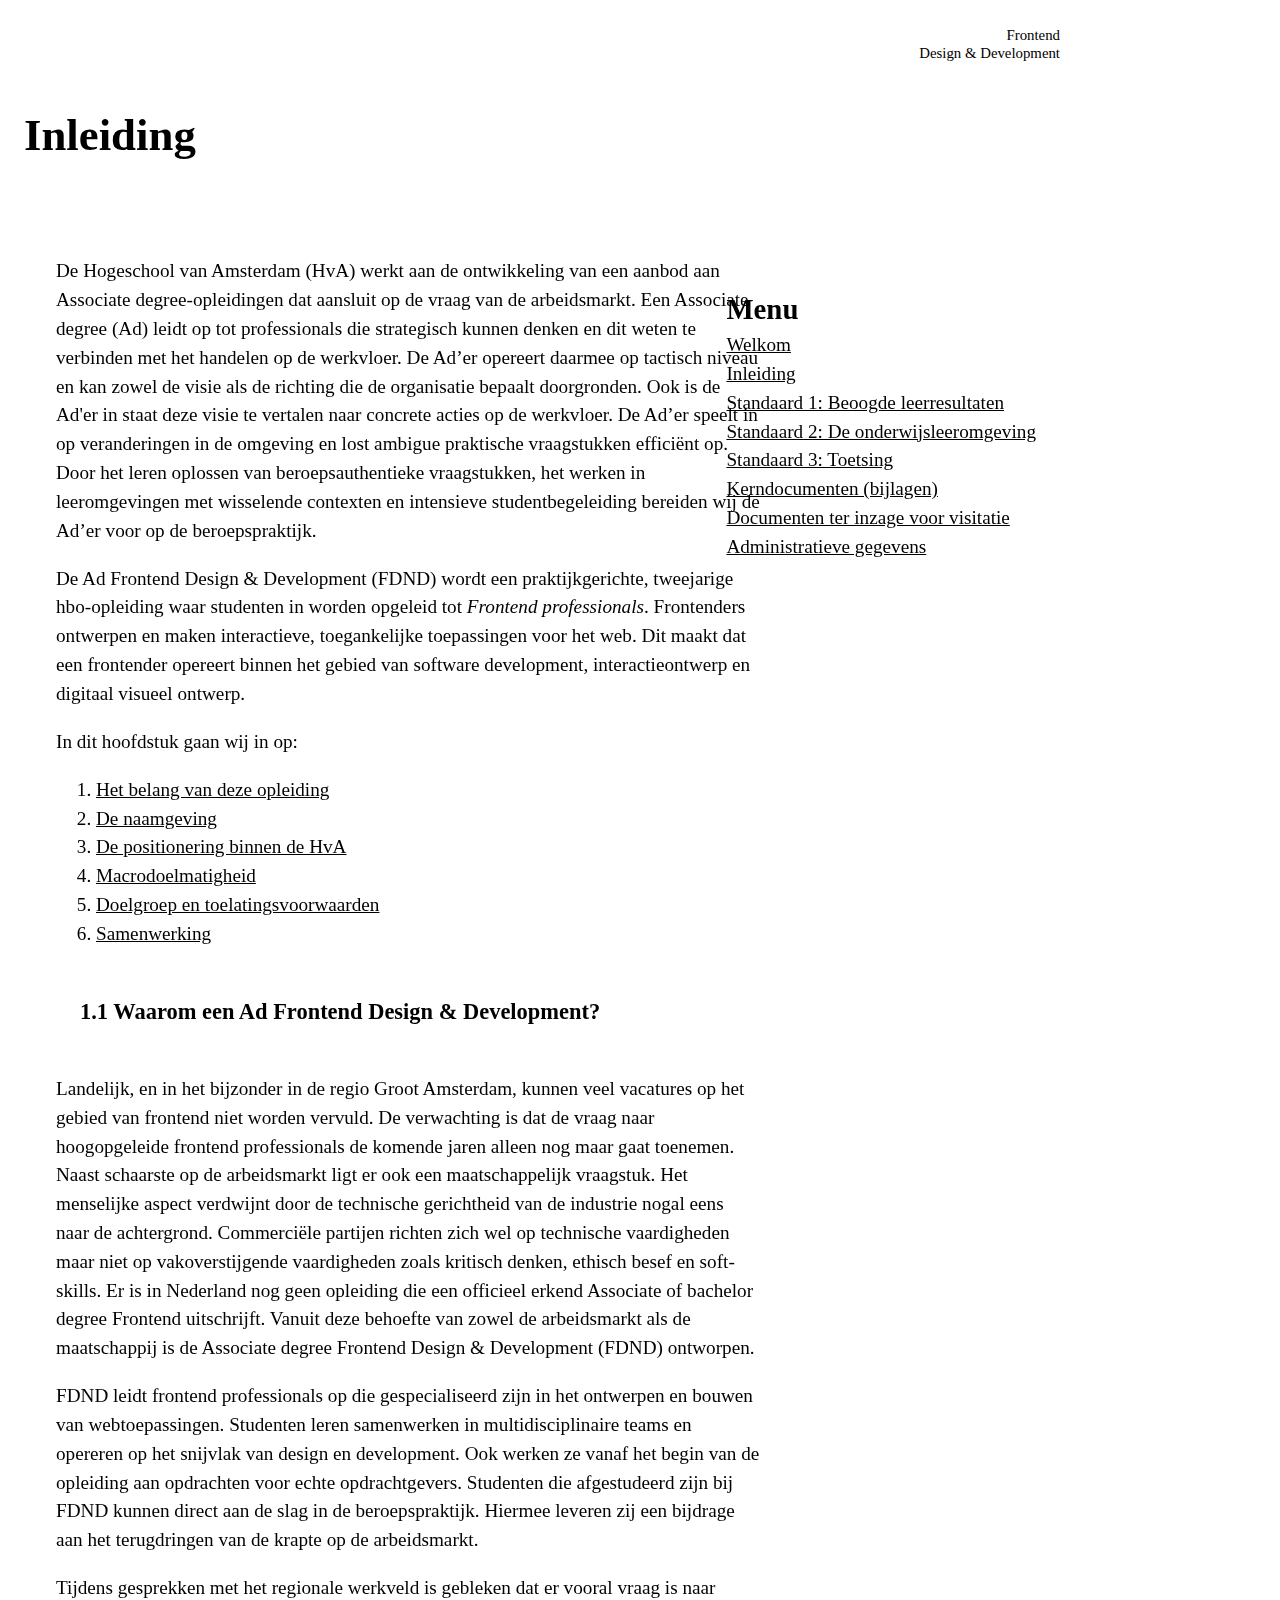
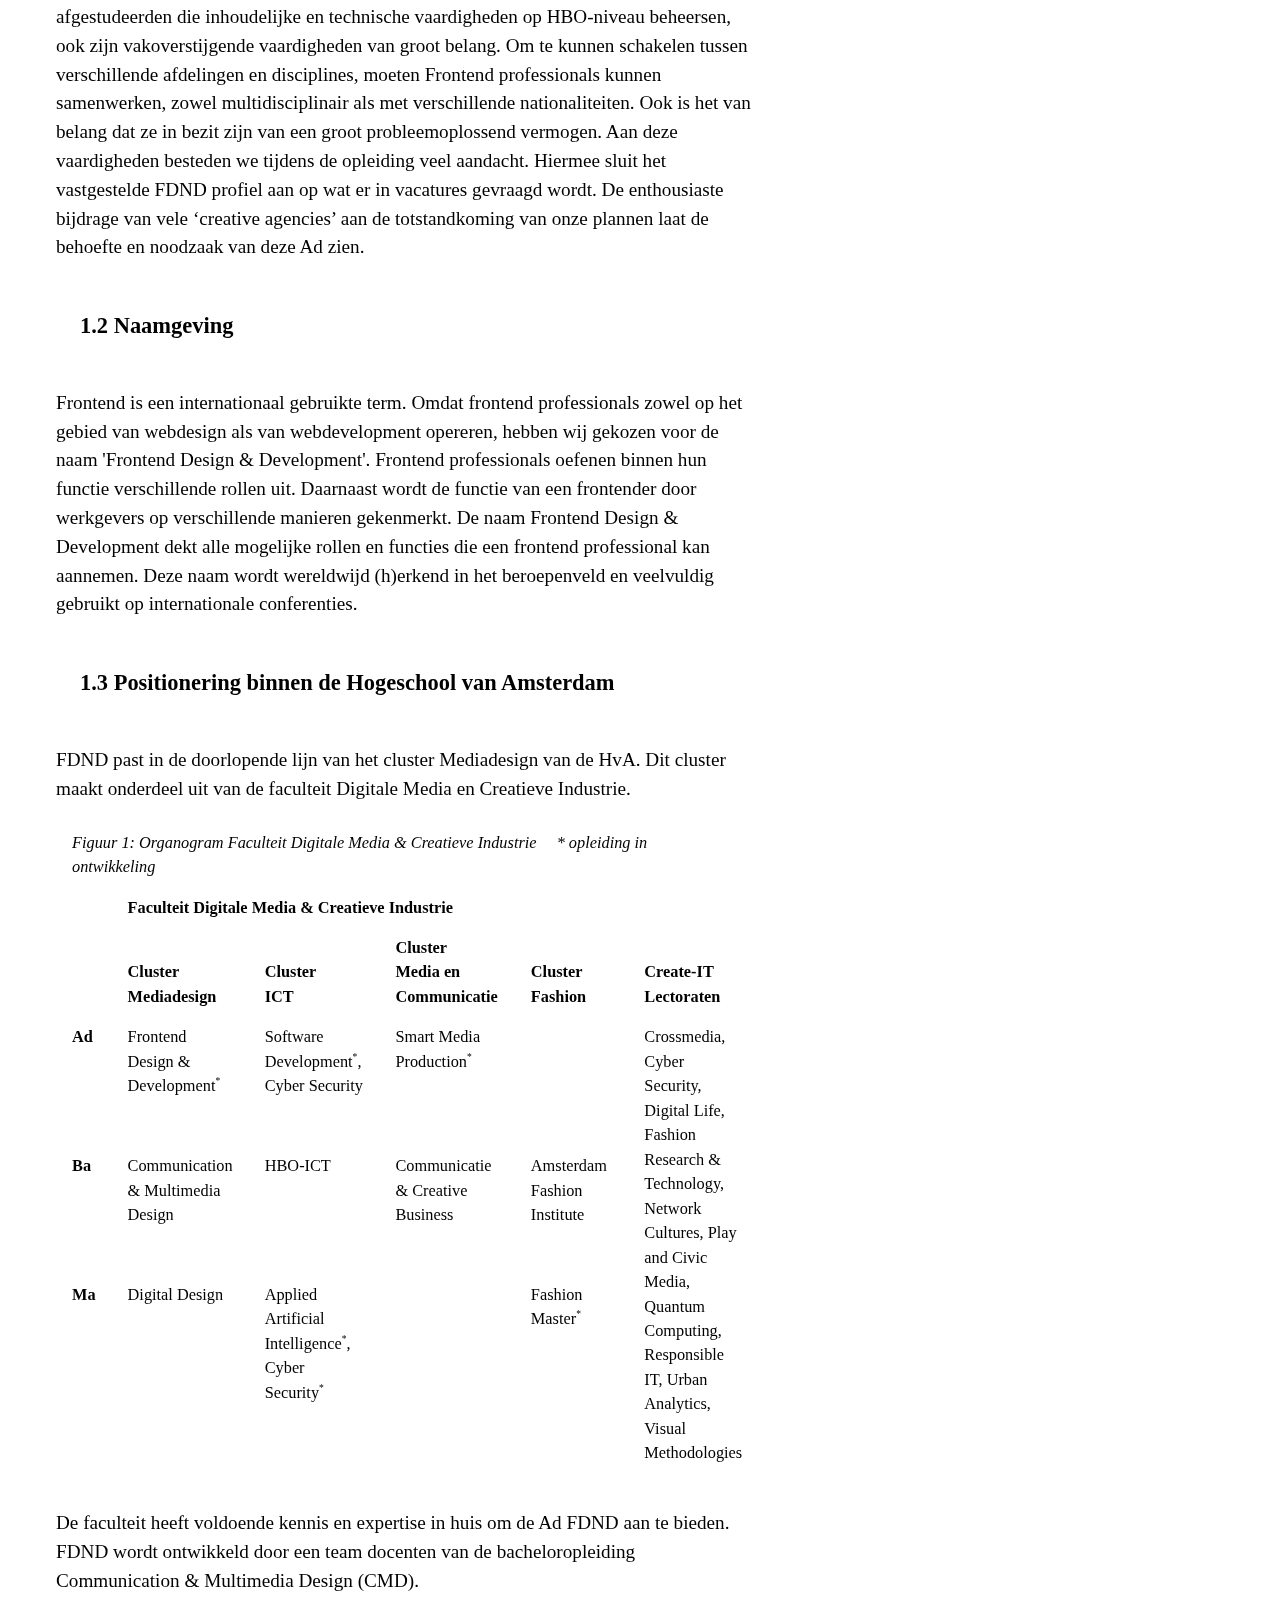
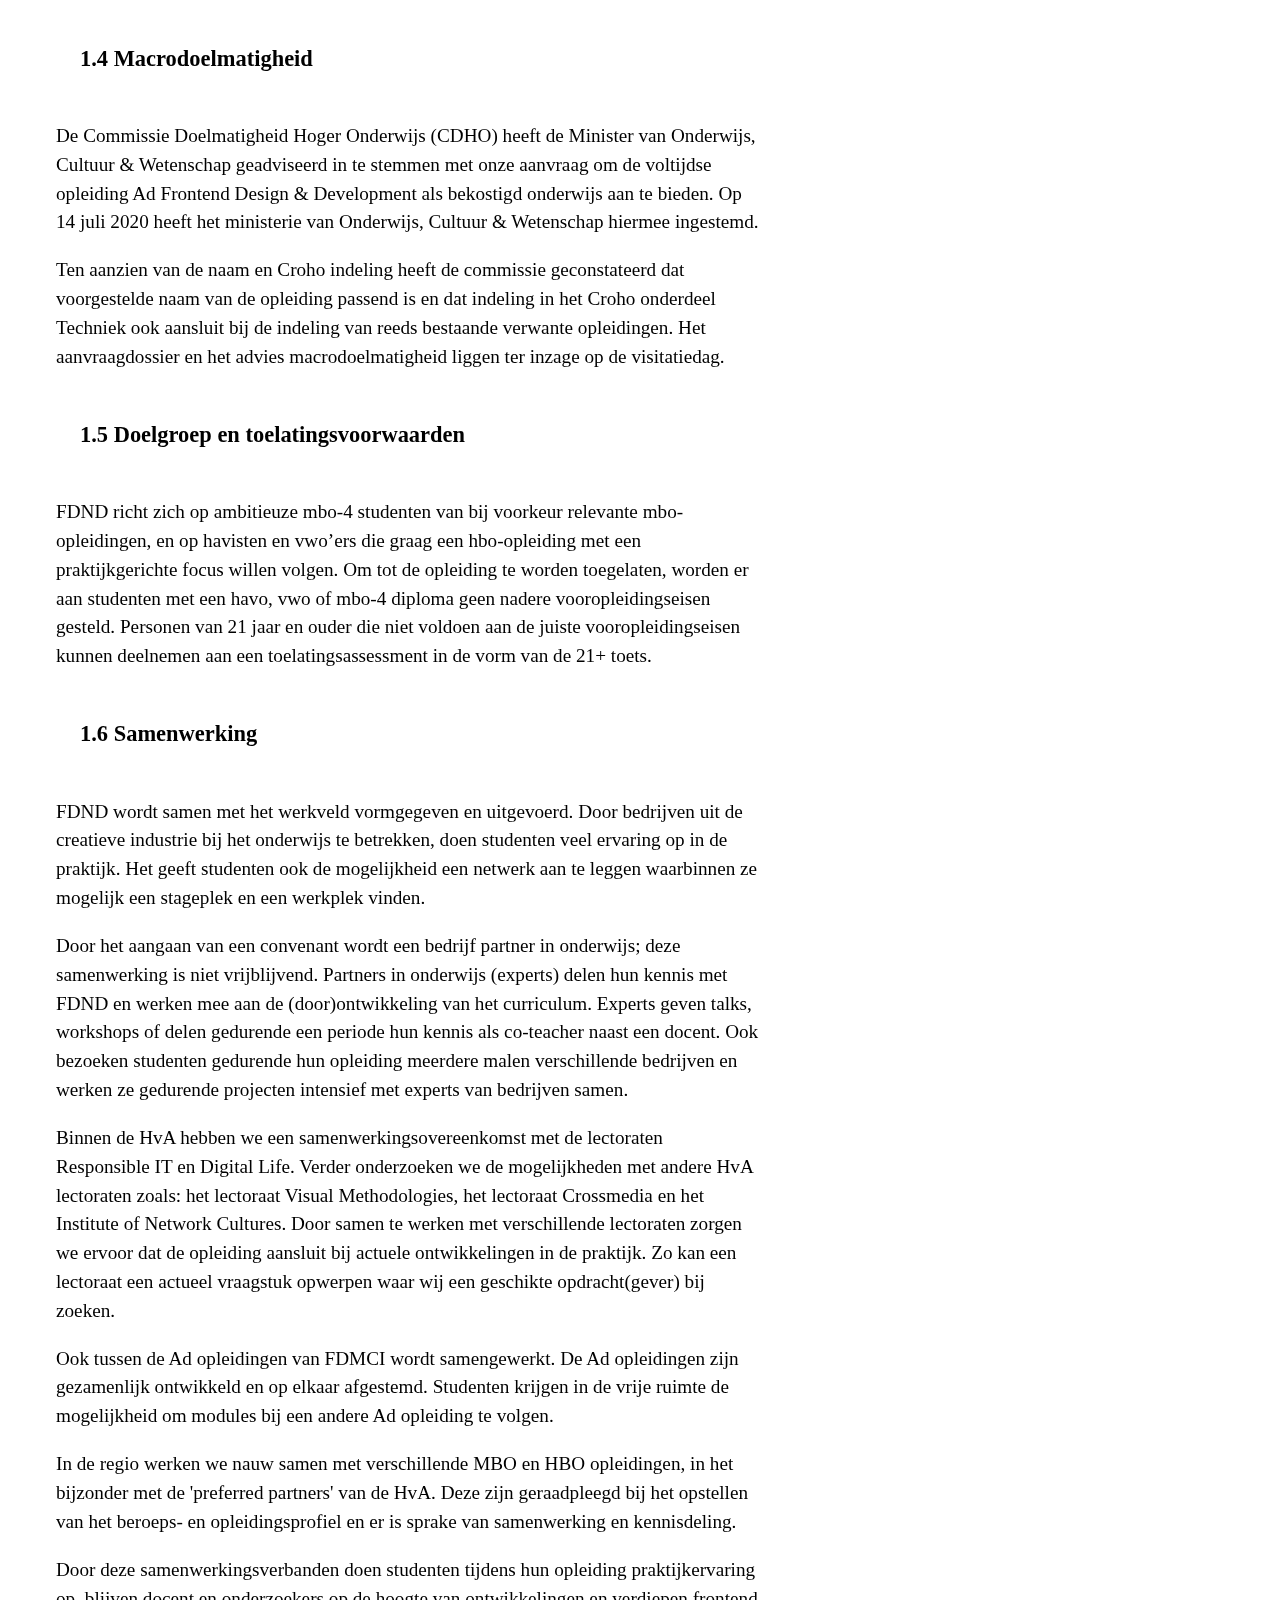
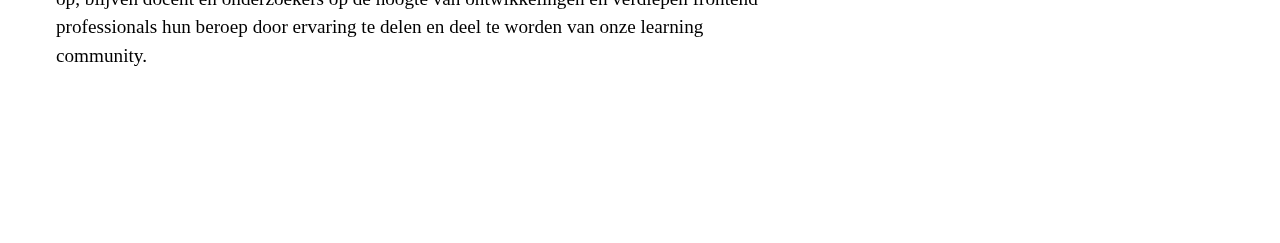
==== inleiding.html @ 843817ba "inleiding submenu" ====
<!DOCTYPE html>
<html lang="nl">
<head>
  <meta charset="UTF-8">
  <meta name="viewport" content="width=device-width, initial-scale=1.0">
  <title>Ad Frontend Design & Development - Visitatie</title>
  <meta name="description" content="Dé 2 jarige HBO opleiding voor Frontend designers en developers in Amsterdam.">
  <meta name="disabled-adaptations" content="watch">

  <meta property="og:url" content="https://visitatie.fdnd.nl">
  <meta property="og:type" content="website">
  <meta property="og:title" content="Ad Frontend Design & Development - Visitatie">
  <meta property="og:description" content="Dé 2 jarige HBO opleiding voor Frontend designers en developers in Amsterdam.">
  <link rel="stylesheet" href="https://styleguide.fdnd.nl/public/global.css">
  <link rel="stylesheet" href="https://styleguide.fdnd.nl/public/header.css">
  <link rel="stylesheet" href="/public/app.css">
</head>
<body>
  
  <header>
    <h1><strong>Frontend</strong> Design & Development</h1>
    <img src="/assets/hvalogo.svg" alt="Hogeschool van Amsterdam">
  </header>

  <nav id=menu>
    <h2>Menu</h2>
    <ul>
      <li><a class=active href="index.html">Welkom</a></li>
      <li><a href="inleiding.html">Inleiding</a></li>
      <li><a href="leerresultaten.html">Standaard 1: Beoogde leerresultaten</a></li>
      <li><a href="onderwijsleeromgeving.html">Standaard 2: De onderwijsleeromgeving</a></li>
      <li><a href="toetsing.html">Standaard 3: Toetsing</a></li>
      <li><a href="kerndocumenten.html">Kerndocumenten (bijlagen)</a></li>
      <li><a href="index.html#visitatie">Documenten ter inzage voor visitatie</a></li>
      <li><a href="index.html#administratieve-gegevens">Administratieve gegevens</a></li>
    </ul>
  </nav>

  <main>
    <!-- INLEIDING -->
    <article>
      <h2 id="inleiding">Inleiding</h2>
      <div>
        <p>De Hogeschool van Amsterdam (HvA) werkt aan de ontwikkeling van een aanbod aan Associate degree-opleidingen dat aansluit op de vraag van de arbeidsmarkt. Een Associate degree (Ad) leidt op tot professionals die strategisch kunnen denken en dit weten te verbinden met het handelen op de werkvloer. De Ad’er opereert daarmee op tactisch niveau en kan zowel de visie als de richting die de organisatie bepaalt doorgronden. Ook is de Ad'er in staat deze visie te vertalen naar concrete acties op de werkvloer. De Ad’er speelt in op veranderingen in de omgeving en lost ambigue praktische vraagstukken efficiënt op. Door het leren oplossen van beroepsauthentieke vraagstukken, het werken in leeromgevingen met wisselende contexten en intensieve studentbegeleiding bereiden wij de Ad’er voor op de beroepspraktijk.</p>      
        <p>De Ad Frontend Design & Development (FDND) wordt een praktijkgerichte, tweejarige hbo-opleiding waar studenten in worden opgeleid tot <em>Frontend professionals</em>. Frontenders ontwerpen en maken interactieve, toegankelijke toepassingen voor het web. Dit maakt dat een frontender opereert binnen het gebied van software development, interactieontwerp en digitaal visueel ontwerp.</p>
        
        <p>In dit hoofdstuk gaan wij in op: </p>
          <ol>
            <li><a href="#waarom-een-ad-frontend">Het belang van deze opleiding</a></li>
            <li><a href="#naamgeving">De naamgeving</a></li>
            <li><a href="#positionering-binnende-de-hva">De positionering binnen de HvA</a></li>
            <li><a href="#macrodoelmatigheid">Macrodoelmatigheid</a></li>
            <li><a href="#doelgroep">Doelgroep en toelatingsvoorwaarden</a></li>
            <li><a href="#samenwerking">Samenwerking</a></li>
          </ol>

        <h3 id=waarom-een-ad-frontend>1.1 Waarom een Ad Frontend Design & Development?</h3>
        <p>Landelijk, en in het bijzonder in de regio Groot Amsterdam, kunnen veel vacatures op het gebied van frontend niet worden vervuld. De verwachting is dat de vraag naar hoogopgeleide frontend professionals de komende jaren alleen nog maar gaat toenemen. Naast schaarste op de arbeidsmarkt ligt er ook een maatschappelijk vraagstuk. Het menselijke aspect verdwijnt door de technische gerichtheid van de industrie nogal eens naar de achtergrond. Commerciële partijen richten zich wel op technische vaardigheden maar niet op vakoverstijgende vaardigheden zoals kritisch denken, ethisch besef en soft-skills. Er is in Nederland nog geen opleiding die een officieel erkend Associate of bachelor degree Frontend uitschrijft. Vanuit deze behoefte van zowel de arbeidsmarkt als de maatschappij is de Associate degree Frontend Design & Development (FDND) ontworpen.</p>
        <p>FDND leidt frontend professionals op die gespecialiseerd zijn in het ontwerpen en bouwen van webtoepassingen. Studenten leren samenwerken in multidisciplinaire teams en opereren op het snijvlak van design en development. Ook werken ze vanaf het begin van de opleiding aan opdrachten voor echte opdrachtgevers. Studenten die afgestudeerd zijn bij FDND kunnen direct aan de slag in de beroepspraktijk. Hiermee leveren zij een bijdrage aan het terugdringen van de krapte op de arbeidsmarkt.</p>
        <p>Tijdens gesprekken met het regionale werkveld is gebleken dat er vooral vraag is naar afgestudeerden die inhoudelijke en technische vaardigheden op HBO-niveau beheersen, ook zijn vakoverstijgende vaardigheden van groot belang. Om te kunnen schakelen tussen verschillende afdelingen en disciplines, moeten Frontend professionals kunnen samenwerken, zowel multidisciplinair als met verschillende nationaliteiten. Ook is het van belang dat ze in bezit zijn van een groot probleemoplossend vermogen. Aan deze vaardigheden besteden we tijdens de opleiding veel aandacht. Hiermee sluit het vastgestelde FDND profiel aan op wat er in vacatures gevraagd wordt. De enthousiaste bijdrage van vele ‘creative agencies’ aan de totstandkoming van onze plannen laat de behoefte en noodzaak van deze Ad zien.</p>

        <h3 id="naamgeving">1.2 Naamgeving</h3>
        <p>Frontend is een internationaal gebruikte term. Omdat frontend professionals zowel op het gebied van webdesign als van webdevelopment opereren, hebben wij gekozen voor de naam 'Frontend Design & Development'. Frontend professionals oefenen binnen hun functie verschillende rollen uit. Daarnaast wordt de functie van een frontender door werkgevers  op verschillende manieren gekenmerkt. De naam Frontend Design & Development dekt alle mogelijke rollen en functies die een frontend professional kan aannemen. Deze naam wordt wereldwijd (h)erkend in het beroepenveld en veelvuldig gebruikt op internationale conferenties.</p>

        <h3 id="positionering-binnende-de-hva">1.3 Positionering binnen de Hogeschool van Amsterdam</h3>
        <p>FDND past in de doorlopende lijn van het cluster Mediadesign van de HvA. Dit cluster maakt onderdeel uit van de faculteit Digitale Media en Creatieve Industrie.</p>

        <div class="scrollable">
          <table id="organogram">
            <caption>Figuur 1: Organogram Faculteit Digitale Media & Creatieve Industrie <span>* opleiding in ontwikkeling</span></caption>
            <tr>
              <th class="blank" rowspan="2"></th>
              <th colspan="5">Faculteit Digitale Media & Creatieve Industrie</th>
            </tr>
            <tr>
              <th>Cluster <br>Mediadesign</th>
              <th>Cluster <br>ICT</th>
              <th>Cluster <br>Media en Communicatie</th>
              <th>Cluster <br>Fashion</th>
              <th>Create-IT <br>Lectoraten</th>
            </tr>
            <tr>
              <th>Ad</th>
              <td>Frontend Design & Development<sup>*</sup></td>
              <td>Software Development<sup>*</sup>, Cyber Security</td>
              <td>Smart Media Production<sup>*</sup></td>
              <td></td>
              <td rowspan="3">Crossmedia, Cyber Security, Digital Life, Fashion Research & Technology, Network Cultures, Play and Civic Media, Quantum Computing, Responsible IT, Urban Analytics, Visual Methodologies</td>
            </tr>
            <tr>
              <th>Ba</th>
              <td>Communication & Multimedia Design</td>
              <td>HBO-ICT</td>
              <td>Communicatie & Creative Business</td>
              <td>Amsterdam Fashion Institute</td>
            </tr>
            <tr>
              <th>Ma</th>
              <td>Digital Design</td>
              <td>Applied Artificial Intelligence<sup>*</sup>, Cyber Security<sup>*</sup></td>
              <td></td>
              <td>Fashion Master<sup>*</sup></td>
            </tr>
          </table>
        </div>
        <p>De faculteit heeft voldoende kennis en expertise in huis om de Ad FDND aan te bieden. FDND wordt ontwikkeld door een team docenten van de bacheloropleiding Communication & Multimedia Design (CMD).</p>

        <h3 id="macrodoelmatigheid">1.4 Macrodoelmatigheid</h3>
        <p>De Commissie Doelmatigheid Hoger Onderwijs (CDHO) heeft de Minister van Onderwijs, Cultuur & Wetenschap geadviseerd in te stemmen met onze aanvraag om de voltijdse opleiding Ad Frontend Design & Development als bekostigd onderwijs aan te bieden. Op 14 juli 2020 heeft het ministerie van Onderwijs, Cultuur & Wetenschap hiermee ingestemd.</p>
        <p>Ten aanzien van de naam en Croho indeling heeft de commissie geconstateerd dat voorgestelde naam van de opleiding passend is en dat indeling in het Croho onderdeel Techniek ook aansluit bij de indeling van reeds bestaande verwante opleidingen. Het aanvraagdossier en het advies macrodoelmatigheid liggen ter inzage op de visitatiedag.</p>

        <h3 id="doelgroep">1.5 Doelgroep en toelatingsvoorwaarden</h3>
        <p>FDND richt zich op ambitieuze mbo-4 studenten van bij voorkeur relevante mbo-opleidingen, en op havisten en vwo’ers die graag een hbo-opleiding met een praktijkgerichte focus willen volgen. Om tot de opleiding te worden toegelaten, worden er aan studenten met een havo, vwo of mbo-4 diploma geen nadere vooropleidingseisen gesteld. Personen van 21 jaar en ouder die niet voldoen aan de juiste vooropleidingseisen kunnen deelnemen aan een toelatingsassessment in de vorm van de 21+ toets.</p>

        <h3 id="samenwerking">1.6 Samenwerking</h3>
        <p>FDND wordt samen met het werkveld vormgegeven en uitgevoerd. Door bedrijven uit de creatieve industrie bij het onderwijs te betrekken, doen studenten veel ervaring op in de praktijk. Het geeft studenten ook de mogelijkheid een netwerk aan te leggen waarbinnen ze mogelijk een stageplek en een werkplek vinden.</p>
        <p>Door het aangaan van een convenant wordt een bedrijf partner in onderwijs; deze samenwerking is niet vrijblijvend. Partners in onderwijs (experts) delen hun kennis met FDND en werken mee aan de (door)ontwikkeling van het curriculum. Experts geven talks, workshops of delen gedurende een periode hun kennis als co-teacher naast een docent. Ook bezoeken studenten gedurende hun opleiding meerdere malen verschillende bedrijven en werken ze gedurende projecten intensief met experts van bedrijven samen.</p>
        <p>Binnen de HvA hebben we een samenwerkingsovereenkomst met de lectoraten Responsible IT en Digital Life. Verder onderzoeken we de mogelijkheden met andere HvA lectoraten zoals:  het lectoraat Visual Methodologies, het lectoraat Crossmedia en het Institute of Network Cultures. Door samen te werken met verschillende lectoraten zorgen we ervoor dat de opleiding aansluit bij actuele ontwikkelingen in de praktijk. Zo kan een lectoraat een actueel vraagstuk opwerpen waar wij een geschikte opdracht(gever) bij zoeken.</p>
        <p>Ook tussen de Ad opleidingen van FDMCI wordt samengewerkt. De Ad opleidingen zijn gezamenlijk ontwikkeld en op elkaar afgestemd. Studenten krijgen in de vrije ruimte de mogelijkheid om modules bij een andere Ad opleiding te volgen.</p>
        <p>In de regio werken we nauw samen met verschillende MBO en HBO opleidingen, in het bijzonder met de 'preferred partners' van de HvA. Deze zijn geraadpleegd bij het opstellen van het beroeps- en opleidingsprofiel en er is sprake van samenwerking en kennisdeling.</p>
        <p>Door deze samenwerkingsverbanden doen studenten tijdens hun opleiding praktijkervaring op, blijven docent en onderzoekers op de hoogte van ontwikkelingen en verdiepen frontend professionals hun beroep door ervaring te delen en deel te worden van onze learning community. </p>
      </div>
    </article>
   </main>

   <footer>
    <!--  brand/hva.svg  -->
    <svg width="320" height="49" viewBox="0 0 320 49" version="1.1" xmlns="http://www.w3.org/2000/svg">
      <title>Hogeschool van Amsterdam</title>
      <g fill="#fff"><path d="M64.322 30.922h.544c.817 0 .817-.544.817-2.856V21.67c0-2.586 0-2.994-.817-2.994h-.544v-.544h5.716v.544h-.544c-.817 0-.817.408-.817 2.994v2.585h4.627V21.67c0-2.586 0-2.994-.953-2.994h-.409v-.544h5.715v.544h-.544c-.817 0-.817.408-.817 2.994v6.396c0 2.312 0 2.856.817 2.856h.544v.545h-5.715v-.545h.409c.953 0 .953-.544.953-2.856v-3.128h-4.627v3.128c0 2.312 0 2.856.817 2.856h.544v.545h-5.716v-.545zm17.69-4.217c0-3.676.817-4.22 1.768-4.22.953 0 1.77.546 1.77 4.22 0 3.263-.544 4.353-1.77 4.353-1.224.002-1.768-1.09-1.768-4.353zm-2.856 0c0 2.99 1.632 5.031 4.626 5.031 2.994 0 4.627-2.041 4.627-5.031 0-2.86-1.633-4.9-4.627-4.9-2.994 0-4.626 2.04-4.626 4.9zm13.877-1.635c0-1.088 0-2.585 1.497-2.585 1.36 0 1.36 1.77 1.36 2.723 0 .952-.271 2.312-1.36 2.312-1.497.002-1.497-1.358-1.497-2.45zm.682 4.354c-.953 0-1.36-.134-1.36-.544 0-.407.271-.682.816-.682 2.45 0 5.443 0 5.443-3.4 0-.816-.544-1.633-1.361-2.315.41-.135.546-.135.817-.135.544 0 .136.952 1.224.952.68 0 .953-.544.953-1.09 0-.544-.271-1.088-.953-1.088-.953 0-1.633.953-2.72.953-.41 0-1.225-.272-2.178-.272-2.04 0-4.082.818-4.082 3.265 0 1.364.815 2.313 2.177 2.723-.953.407-1.497 1.089-1.497 1.904 0 .819.271 1.497 1.088 1.634v.134c-.953.137-2.176.682-2.176 1.907 0 2.042 2.72 2.313 4.217 2.313 2.179 0 5.171-.816 5.171-3.538 0-2.313-2.041-2.723-3.402-2.723h-2.177v.002zm.953 2.314c1.09 0 2.993 0 2.993 1.497s-1.905 1.907-3.129 1.907c-1.088 0-2.994-.271-2.994-1.77-.002-1.634 1.906-1.634 3.13-1.634zm9.388-5.576c0-1.77.136-3.677 1.633-3.677 1.36 0 1.36 1.634 1.36 3.677h-2.993zm5.988.543c0-2.86-1.226-4.9-4.355-4.9-2.859 0-4.49 2.04-4.49 4.9 0 2.99 1.633 5.031 4.49 5.031 2.447 0 3.946-1.222 4.082-3.538h-.816c0 1.497-.952 2.86-2.585 2.86-2.178 0-2.314-1.907-2.314-3.81v-.543h5.988zm1.905 1.632h.545c.408 1.63 1.225 2.723 2.993 2.723.951 0 1.904-.544 1.904-1.497 0-1.226-.953-1.363-2.72-1.907-1.498-.272-2.722-.816-2.722-2.72 0-2.178 1.633-3.13 3.674-3.13.817 0 1.361.27 2.041.27.544 0 .68-.135 1.089-.27v2.993h-.545c-.27-1.226-1.224-2.314-2.448-2.314-.952 0-2.04.273-2.04 1.36 0 .952.544 1.091 2.72 1.634 1.77.407 2.994.953 2.994 3.128 0 2.178-1.905 3.127-3.81 3.127-.816 0-1.905-.27-2.722-.27-.271 0-.68.136-.817.27h-.136v-3.397zm17.418-.137c-.271 2.45-1.497 3.538-3.947 3.538-2.994 0-4.355-2.312-4.355-5.032 0-3.54 2.585-4.899 4.764-4.899 2.585 0 3.402 1.361 3.402 2.04 0 .817-.408 1.496-1.497 1.496-.817 0-1.226-.544-1.226-1.224 0-.546.272-.68.272-.952 0-.409-.68-.682-1.089-.682-1.632 0-1.77 2.179-1.77 4.355 0 1.497 0 4.22 2.177 4.22 1.633 0 2.312-1.226 2.448-2.86h.82zm.815 2.722h.68c.544 0 .68-.27.68-1.225V19.355c0-1.088-.136-1.223-.68-1.223h-.68v-.545h4.082v5.715h.138a3.336 3.336 0 012.858-1.497c1.77 0 2.721 1.089 2.721 2.586v5.306c0 .952.136 1.225.68 1.225h.408v.545h-5.035v-.545h.409c.544 0 .815-.27.815-1.225v-4.76c0-.953 0-2.043-1.224-2.043-1.77 0-1.77 2.042-1.77 3.268v3.535c0 .952.138 1.225.682 1.225h.409v.545h-5.171v-.545h-.002zm14.97-4.217c0-3.676.817-4.22 1.905-4.22.953 0 1.77.546 1.77 4.22 0 3.263-.544 4.353-1.77 4.353-1.497.002-1.905-1.09-1.905-4.353zm-2.721 0c0 2.99 1.497 5.031 4.626 5.031 2.994 0 4.491-2.041 4.491-5.031 0-2.86-1.497-4.9-4.49-4.9-3.132 0-4.627 2.04-4.627 4.9zm13.47 0c0-3.676.818-4.22 1.77-4.22.953 0 1.906.546 1.906 4.22 0 3.263-.544 4.353-1.906 4.353-1.225.002-1.77-1.09-1.77-4.353zm-2.858 0c0 2.99 1.633 5.031 4.627 5.031 2.994 0 4.624-2.041 4.624-5.031 0-2.86-1.63-4.9-4.624-4.9-2.992 0-4.627 2.04-4.627 4.9zm10.206 4.217h.681c.545 0 .682-.27.682-1.225V19.355c0-1.088-.137-1.223-.682-1.223h-.681v-.545h4.082v12.11c0 .952.271 1.225.82 1.225h.543v.545h-5.445v-.545zm20.547-8.3c-.544 0-.816.545-1.089 1.224l-2.312 5.58c-.271.681-.544 1.363-.682 2.178h-1.36c-.137-.544-.27-1.088-.543-1.497l-2.45-6.26c-.271-.816-.41-1.225-.953-1.225h-.271v-.544h5.172v.544h-.681c-.41 0-.682 0-.682.409 0 .136.138.271.271.68l1.77 4.764 1.908-4.764c0-.138.134-.409.134-.544 0-.409-.272-.545-.678-.545h-.41v-.544h2.856v.544zm6.123 6.26c0 1.634-.95 1.907-1.493 1.907-.953 0-1.226-.82-1.226-1.635 0-1.77.678-2.719 2.175-2.719.137 0 .41 0 .544.134v2.312zm3.81-.136c0 .949 0 1.903-.679 1.903-.137 0-.41-.133-.41-.681V24.39c0-2.179-2.041-2.586-3.81-2.586-1.359 0-3.809.271-3.809 2.179 0 .68.545 1.225 1.36 1.225.819 0 1.497-.41 1.497-1.09 0-.546-.544-.952-.544-1.088 0-.546.953-.546 1.363-.546.95 0 1.222.682 1.222 1.499v1.903h-.815c-2.041 0-4.764.82-4.764 3.267 0 1.635 1.363 2.586 2.994 2.586.953 0 2.178-.407 2.722-1.222.272.815 1.36 1.222 2.042 1.222 2.312 0 2.312-1.631 2.312-2.99h-.682v-.004zm1.636 2.176h.544c.544 0 .681-.27.681-1.225v-5.85c0-.952-.137-1.225-.681-1.225h-.544v-.544h1.903c.682 0 1.363-.135 1.908-.271v1.633h.133c.682-1.089 1.635-1.633 2.994-1.633 1.77 0 2.723 1.088 2.723 2.585V29.7c0 .952.134 1.225.682 1.225h.406v.544h-4.897v-.544h.27c.682 0 .816-.27.816-1.225v-4.76c0-.953 0-2.044-1.225-2.044-1.631 0-1.631 2.043-1.631 3.27v3.534c0 .952 0 1.225.544 1.225h.41v.544h-5.035v-.546h-.001zm24.084-4.489h-4.353l2.312-5.31 2.041 5.31zm0 5.032h5.988v-.544h-.41c-.815 0-1.088-.678-1.36-1.36l-3.404-8.982c-.271-.817-.682-1.77-.815-2.585h-1.635c-.27.68-.544 1.497-.815 2.177l-3.672 8.709c-.681 1.496-.953 2.04-1.907 2.04v.545h4.082v-.544h-.544c-.678-.134-.953-.272-.953-.816 0-.41.137-1.088.41-1.77l.545-1.225h4.763l.41 1.225c.408.816.679 1.631.679 1.908 0 .544-.544.544-1.36.678v.544h-.002zm6.532-.543h.678c.41 0 .682-.27.682-1.225v-5.85c0-.952-.271-1.225-.682-1.225h-.678v-.544h1.904c.816 0 1.36-.135 2.041-.271v1.633c.682-1.089 1.77-1.633 3.132-1.633 1.088 0 2.175.409 2.448 1.633.815-1.226 1.634-1.633 3.127-1.633 1.908 0 2.723 1.088 2.723 2.585V29.7c0 .952.271 1.225.815 1.225h.41v.544h-5.034v-.544h.41c.544 0 .815-.27.815-1.225v-4.76c0-.953 0-2.044-1.225-2.044-1.904 0-1.904 2.043-1.904 3.27v3.534c0 .952.271 1.225.815 1.225h.41v.544h-5.034v-.544h.406c.545 0 .82-.27.82-1.225v-4.76c0-.953 0-2.044-1.226-2.044-1.77 0-1.77 2.043-1.77 3.27v3.534c0 .952.134 1.225.678 1.225h.41v.544h-5.169v-.546h-.002zm17.825-2.585h.544c.41 1.63 1.36 2.723 2.994 2.723.952 0 1.903-.544 1.903-1.497 0-1.226-.949-1.363-2.719-1.907-1.363-.272-2.722-.816-2.722-2.72 0-2.178 1.63-3.13 3.672-3.13.818 0 1.363.27 2.04.27.548 0 .82-.135 1.093-.27h.133v2.993h-.678c-.27-1.226-1.225-2.314-2.45-2.314-.952 0-1.907.273-1.907 1.36 0 .952.548 1.091 2.59 1.634 1.77.407 2.99.953 2.99 3.128 0 2.178-1.904 3.127-3.81 3.127-.815 0-1.77-.27-2.719-.27-.271 0-.681.136-.819.27h-.134v-3.397h-.001zm15.107-5.715h-2.045v5.988c0 1.089 0 2.041.819 2.041.678 0 .815-.815.815-1.497v-.544h.816v.41c0 1.904-.816 2.72-2.45 2.72-2.041 0-2.72-1.222-2.72-2.448v-6.668h-1.362v-.544c1.907-.136 3.13-1.906 3.538-3.538h.544v3.538h2.045v.542zm4.487 3.54c0-1.77 0-3.677 1.497-3.677s1.497 1.634 1.497 3.677H263.4zm5.852.543c0-2.86-1.088-4.9-4.216-4.9-2.994 0-4.63 2.04-4.63 4.9 0 2.99 1.634 5.031 4.63 5.031 2.448 0 3.81-1.222 3.945-3.538h-.678c-.138 1.497-.953 2.86-2.723 2.86-2.041 0-2.178-1.907-2.178-3.81v-.543h5.85zm5.306 2.992c0 .952.138 1.225.682 1.225h.815v.545h-5.58v-.545h.545c.544 0 .82-.27.82-1.225v-5.85c0-.952-.276-1.225-.82-1.225h-.544v-.544h1.907c.678 0 1.36-.135 2.041-.271v2.04h.134c.41-.952 1.089-1.904 2.45-1.904.815 0 1.77.27 1.77 1.497 0 .952-.544 1.36-1.497 1.36-.41 0-1.226-.136-1.226-1.09 0-.543 0-.543-.271-.543-.544 0-1.226 1.224-1.226 3.266v3.264zm8.03-3.264c0-.819 0-3.81 1.36-3.81 1.77 0 1.908 2.586 1.908 3.946 0 1.226 0 4.22-1.908 4.22-1.36-.002-1.36-3.406-1.36-4.356zm3.539 5.032h3.81v-.544h-.545c-.544 0-.819-.272-.819-1.226v-12.11h-3.945v.545h.544c.682 0 .816.27.816 1.224V23.3h-.134c-.544-1.09-1.363-1.497-2.585-1.497-2.723 0-3.676 2.586-3.676 4.9 0 2.312.953 5.031 3.538 5.031 1.36 0 2.45-.544 2.857-1.63h.137v1.36h.002zm10.614-2.584c0 1.635-.953 1.908-1.497 1.908-.952 0-1.225-.82-1.225-1.635 0-1.77.681-2.719 2.174-2.719.138 0 .41 0 .548.134v2.312zm3.81-.135c0 .949 0 1.903-.682 1.903-.271 0-.41-.133-.41-.681V24.39c0-2.179-2.042-2.586-3.81-2.586-1.36 0-3.809.271-3.809 2.179 0 .68.548 1.225 1.363 1.225.816 0 1.497-.41 1.497-1.09 0-.546-.544-.952-.544-1.088 0-.546.95-.546 1.36-.546.952 0 1.225.682 1.225 1.499v1.903h-.819c-2.04 0-4.76.82-4.76 3.267 0 1.635 1.36 2.586 2.994 2.586.95 0 2.175-.407 2.719-1.222.271.815 1.363 1.222 2.041 1.222 2.312 0 2.312-1.631 2.312-2.99h-.677v-.004zm1.632 2.176h.544c.544 0 .682-.27.682-1.225v-5.85c0-.952-.138-1.225-.682-1.225h-.544v-.544h1.907a8.063 8.063 0 001.904-.271v1.633h.138c.677-1.089 1.63-1.633 2.99-1.633 1.226 0 2.178.409 2.589 1.633.678-1.226 1.63-1.633 3.127-1.633 1.77 0 2.586 1.088 2.586 2.585V29.7c0 .952.27 1.225.815 1.225h.41v.544h-4.897v-.544h.271c.682 0 .815-.27.815-1.225v-4.76c0-.953 0-2.044-1.225-2.044-1.77 0-1.77 2.043-1.77 3.27v3.534c0 .952.137 1.225.681 1.225h.41v.544h-4.9v-.544h.27c.682 0 .816-.27.816-1.225v-4.76c0-.953 0-2.044-1.222-2.044-1.634 0-1.634 2.043-1.634 3.27v3.534c0 .952 0 1.225.544 1.225h.41v.544h-5.035v-.546zM.911 24.12c5.444-5.987 13.608-9.388 16.602-9.388.817 0 .953.408.953.68 0 .273-.409.68-1.497 1.36-2.177 1.36-5.85 3.81-5.85 4.899 0 .135.135.27.27.27.818 0 8.983-5.034 20.14-5.034 2.178 0 5.309.68 5.309 2.04 0 .68-.544 1.225-2.041 1.633-6.668 1.089-12.656 3.81-12.656 5.171 0 .41.272.41.68.41 1.09 0 4.22-.274 6.397-.274 7.891 0 9.388 2.312 9.388 3.809 0 3.538-8.982 15.378-11.975 18.643l-6.124-10.614c4.082-2.585 8.709-7.076 8.709-8.03 0-.543-.136-.948-1.633-.948-2.45 0-8.573 1.222-10.885 2.448l-2.177-3.81c8.165-6.121 11.43-6.259 11.43-7.076 0-.27-.409-.544-1.362-.544-4.489 0-13.2 3.947-15.783 5.577-.408.272-.952.272-.952.272-.409 0-.953-.134-.953-.545 0-.815 1.36-2.858 2.177-3.946.408-.544.544-.953.544-1.089 0-.27-.138-.408-.273-.408-.951 0-5.17 2.856-7.485 5.442l-.953-.948z"/><path d="M8.259 16.497a36.7 36.7 0 0118.37-4.897c6.803 0 13.064 1.768 18.505 4.897l5.717-9.932C43.64 2.482 35.475.033 26.631.033 17.92.033 9.62 2.48 2.546 6.565l5.713 9.932z"/></g>
    </svg>

  </footer>

</body>
</html>
---- public/app.css ----
html {
    line-height: 1.5;
    scroll-behavior: smooth;
}
body {
    padding: 0;
    font-size: 1.2rem;
}
mark {
    background-color: var(--highlight-secondary);
    border-radius: var(--radius);
    padding: 1rem .5rem .5rem;
    margin: 1rem 0;
    display: block;
}
a {
    color: var(--secondary);
    text-decoration: underline;
}
figure {
    margin: 1rem 0;
}
figcaption {
    color: var(--secondary);
    font-style: italic;
    font-size: 1em;
    padding-left:0
}
img {
    border-radius: var(--radius)
}

/* HEADER */
header {
    display:flex;
    flex-direction:row;
    justify-content: space-between;
    align-items: center;
    justify-content: flex-end;
}

header img,
footer img {
    width: 30%;
    margin-right: 1.25rem;
}
header h1 {
    color: var(--primary);
    font-size: calc(12px + 2 * ((100vw - 320px) / 680));
    font-weight: normal;
    line-height:1.25;
    margin: 0 1rem;
    text-align:right;
    padding:.1rem 1rem .1rem 0;
    border-right:1px solid var(--primary);
    display: flex;
    flex-direction: column;
    align-items: flex-end;
}
header h1 strong {
    font-weight: normal;
    position: relative;
    display:flex;
}

/* NAVIGATIE */
nav {
    background:var(--highlight-secondary);
    color: var(--secondary);
    padding: 1rem;
    margin-top: 2rem;
}

nav ul {
    margin:0; padding:0;
    list-style:none;
}
nav ul li {
    position:relative;
    /* padding-left:1rem; */
}
/* nav ul li:before {
    content: "-";
    position:absolute;
    left:0;
    top:center;
} */
nav a {
    color:var(--secondary);
}
main {
    position: relative;
    z-index:10;
}
article {
    margin: 0; padding: 0;
    max-width: 40em;
}
article > div {
    background-color: var(--highlight-primary);
    position: relative;
    padding: 2rem;
    color:var(--secondary);
    border: 2px solid var(--highlight-primary);
    border-radius: var(--radius);
}
article h2 {
    color:var(--highlight-primary);
    font-size: 2.8rem;
}
article h3 {
    color: var(--highlight-primary);
    background: var(--secondary);
    border-radius: var(--radius);
    padding: 1.5rem;
    width: fit-content; 
    /* check! */
}

table {
    color: var(--secondary);
    margin-bottom: 1rem;
    font-size: .85em;
    border-collapse: collapse;
}
table caption {
    color: var(--secondary);
    font-style: italic;
    font-size: 1em;
    /* caption-side: bottom; */
}
table * {
    text-align:left;
    vertical-align: top;
    padding:.5rem 1rem;
}
table th,
table td {
    margin: 0;
    border: 1px solid var(--secondary);
}
th:first-of-type {
    width:2rem
}
table th {
    width:20%;
}
table sup {
    padding: 0;
    font-size: .6rem;
}
table#leerresultaten tbody th {
    white-space: nowrap;
    vertical-align: top;
}
table#organogram tr:nth-of-type(2) th {
    vertical-align: bottom;
}
div.scrollable {
    overflow-x:auto;
    background: var(--highlight-primary);
    border-radius: var(--radius);
}

footer {
    display:flex;
    justify-content: flex-end;
    margin-top:1rem;
    padding:1rem 0 1rem 1rem
}


@media (min-width:50em) {
    body {
        display:grid;
        padding:1rem;
        grid-template-columns: 60vw 40vw;
        grid-template-areas: 
            "header header"
            "main nav"
            "footer .";
    }
    header {
        grid-area: header;
    }
    header img,
    footer img {
        width:10em;
	}
    main {
        grid-area: main;
    }
    nav {
        grid-area: nav;
        position: fixed;
        right:1rem;
        top:16rem;
        border-radius:var(--radius);
        width:42vw;
        z-index:1;
        padding:2rem 2rem 2rem 4rem;
        border-radius:var(--radius);
        margin-top: 0;
    }
    nav h2 {
        margin:0 0 0 2rem;
    }
    nav ul {
        padding:0 2rem
    }
    nav ul li {
        white-space: nowrap;
    }
    footer {
        grid-area: footer;
    }
    footer div {
        margin-top:1rem;
    }
}
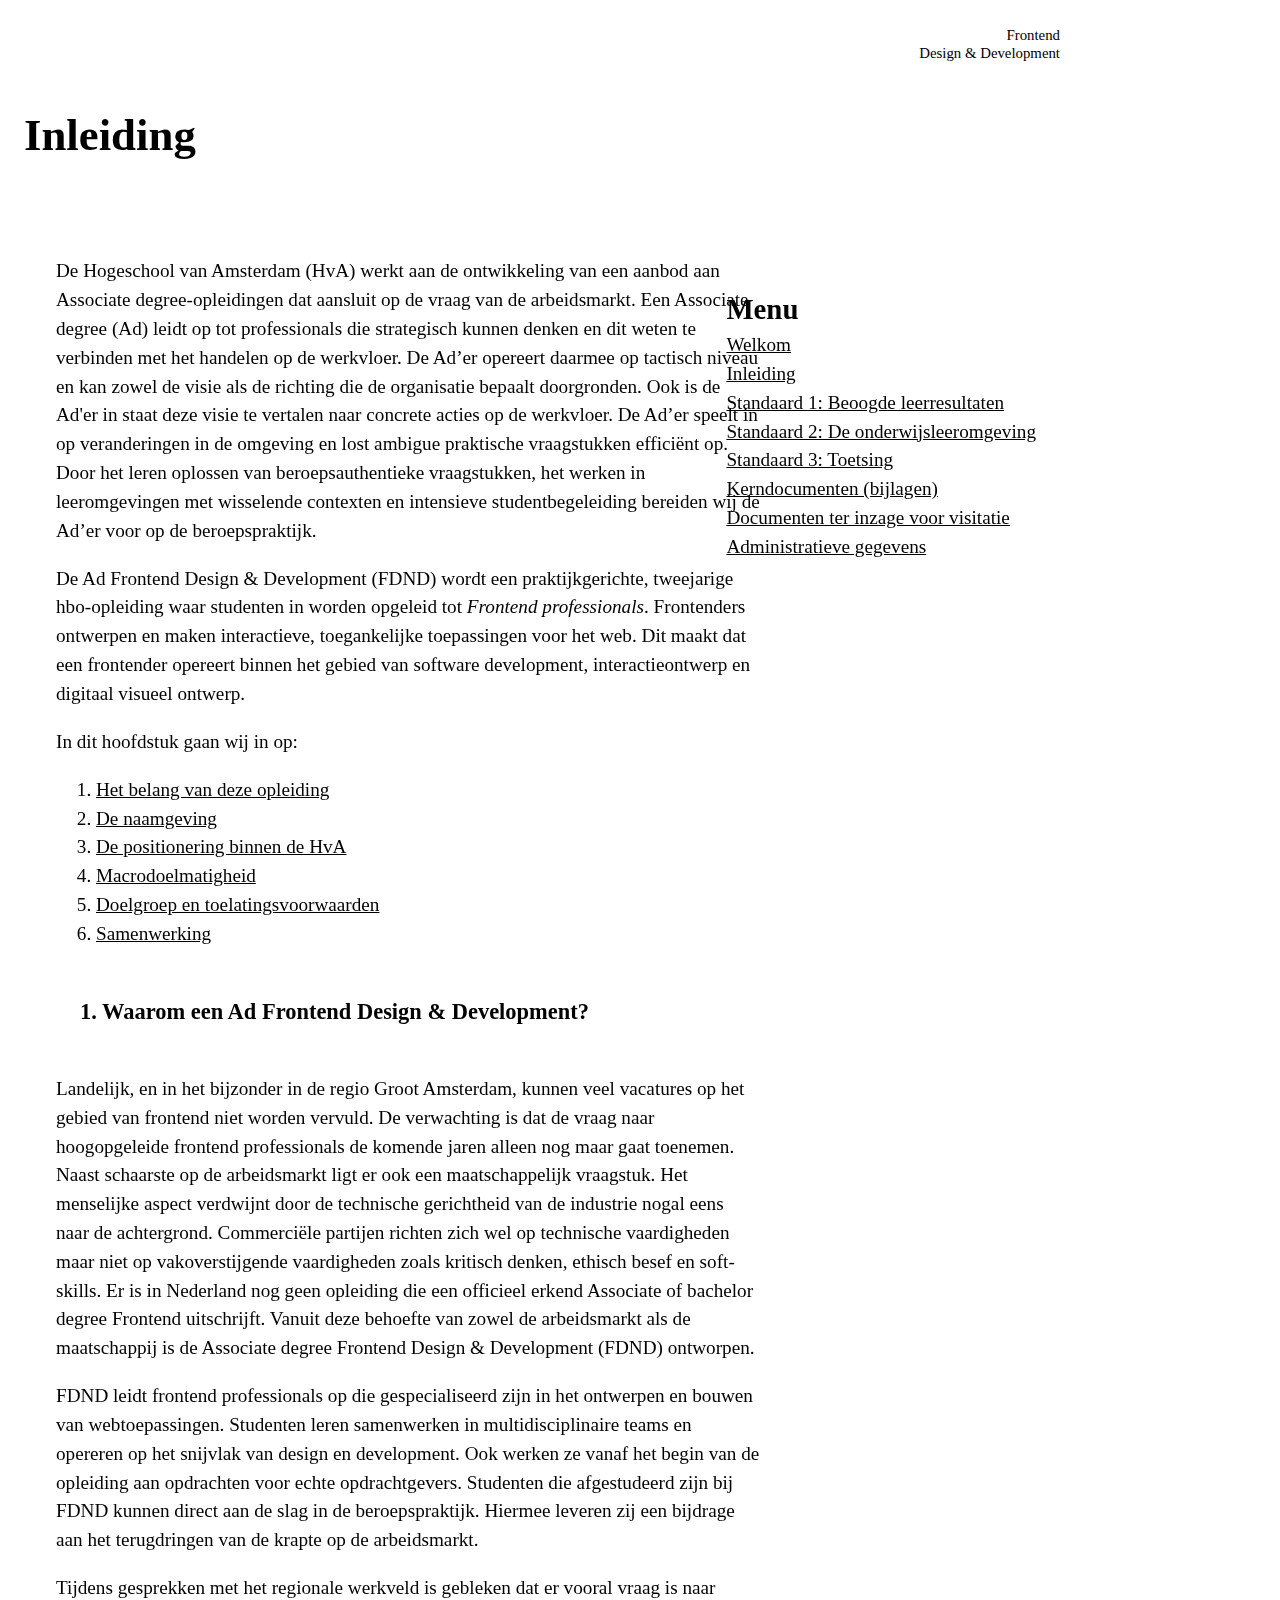
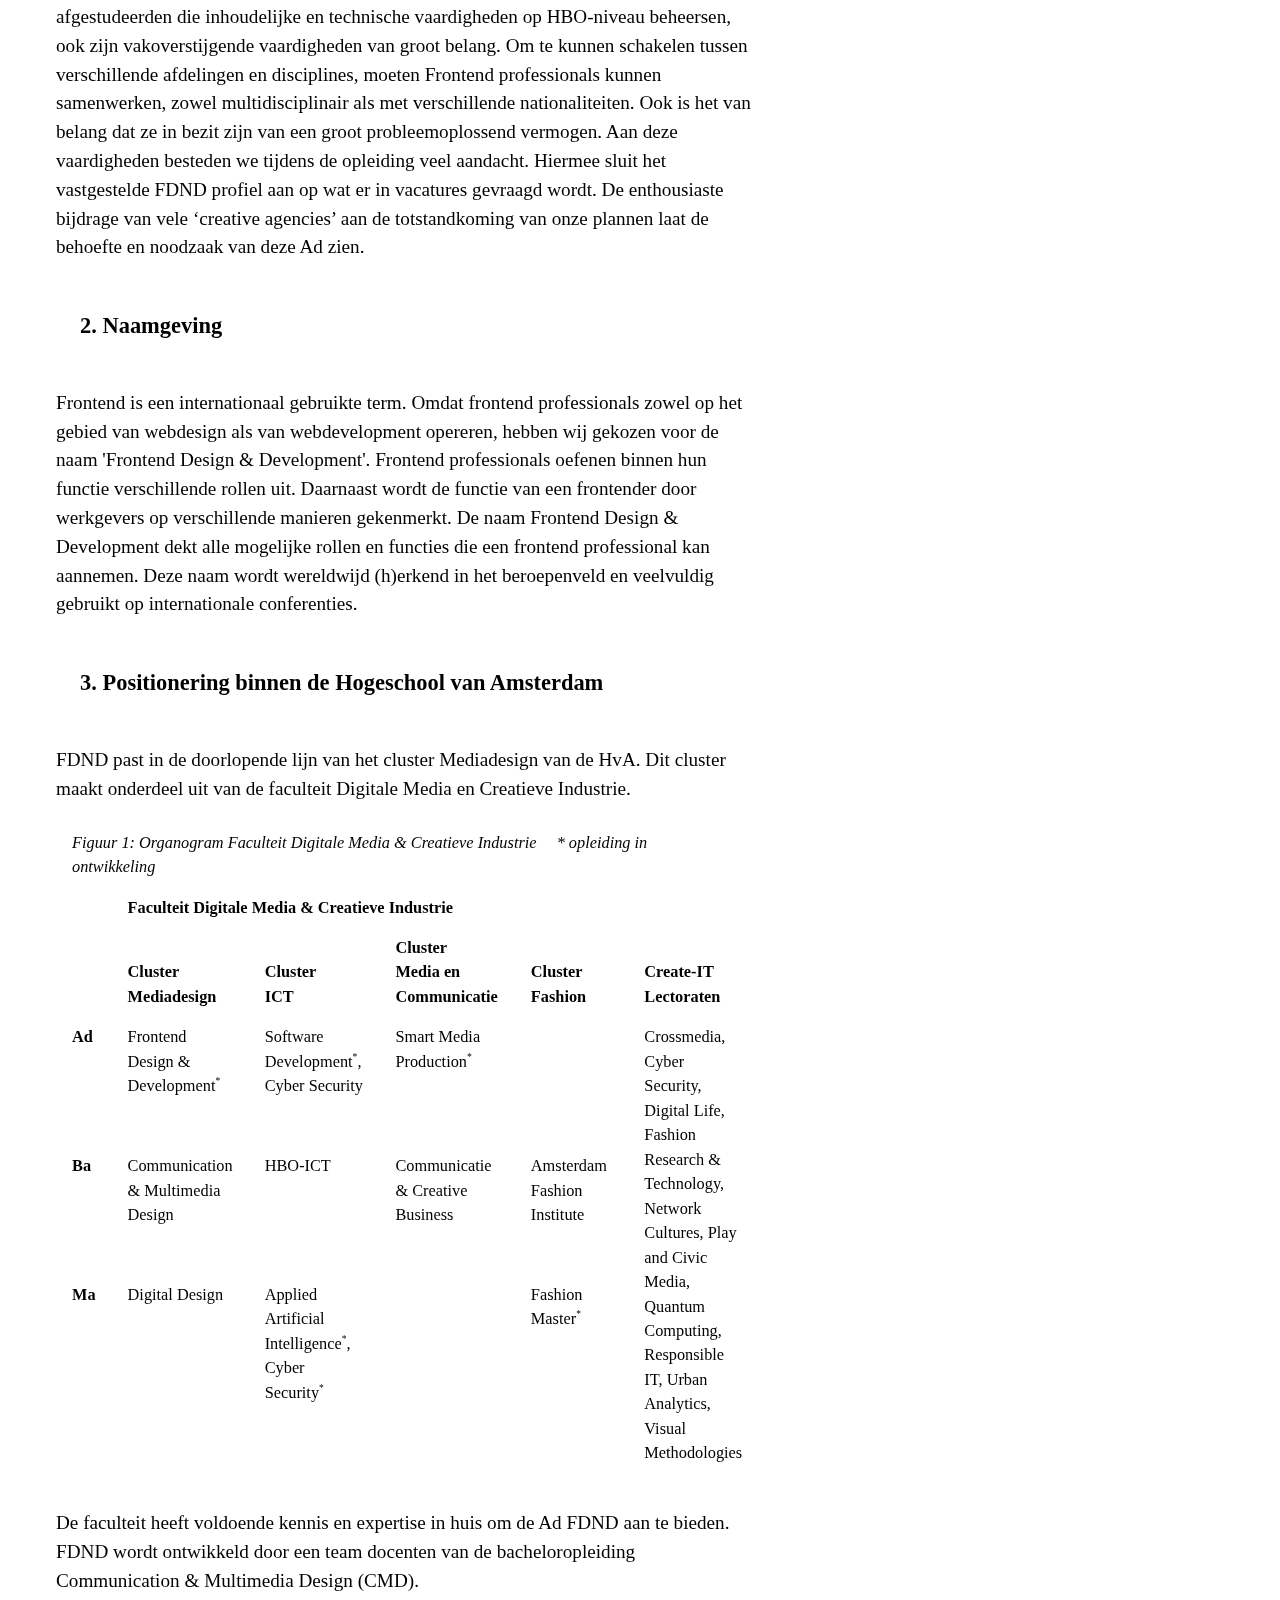
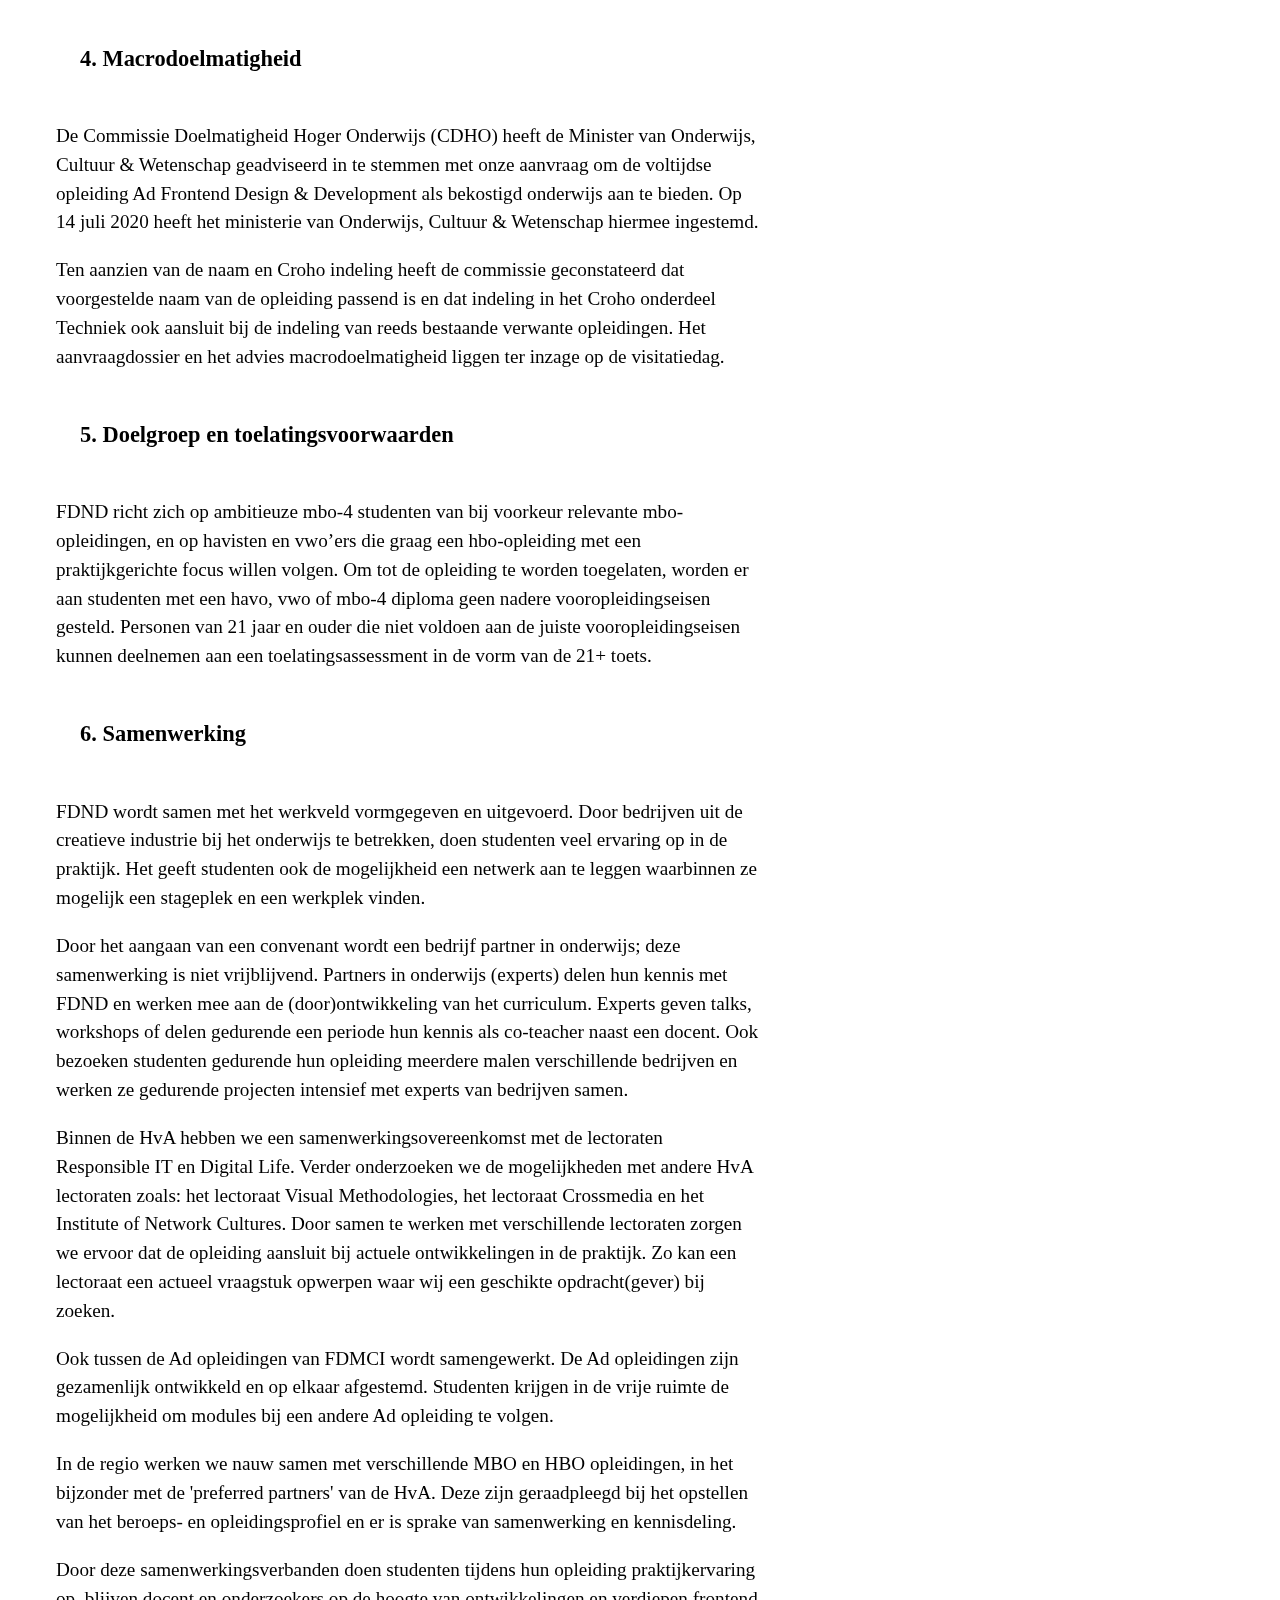
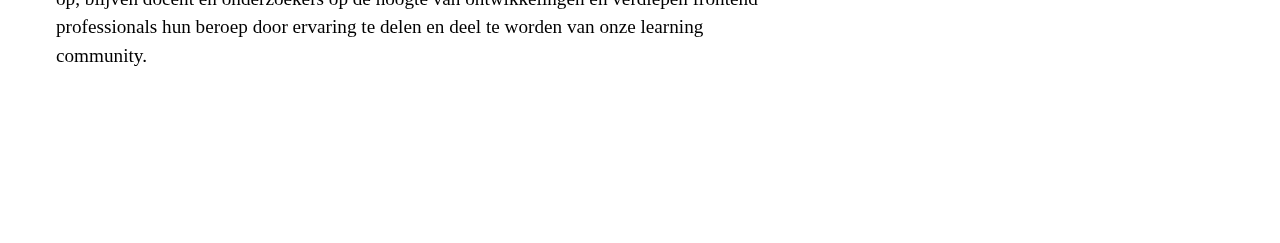
==== commit cfe107b8: "submenu en sub titels" ====
--- a/inleiding.html
+++ b/inleiding.html
@@ -54,15 +54,15 @@
             <li><a href="#samenwerking">Samenwerking</a></li>
           </ol>
 
-        <h3 id=waarom-een-ad-frontend>1.1 Waarom een Ad Frontend Design & Development?</h3>
+        <h3 id=waarom-een-ad-frontend>1. Waarom een Ad Frontend Design & Development?</h3>
         <p>Landelijk, en in het bijzonder in de regio Groot Amsterdam, kunnen veel vacatures op het gebied van frontend niet worden vervuld. De verwachting is dat de vraag naar hoogopgeleide frontend professionals de komende jaren alleen nog maar gaat toenemen. Naast schaarste op de arbeidsmarkt ligt er ook een maatschappelijk vraagstuk. Het menselijke aspect verdwijnt door de technische gerichtheid van de industrie nogal eens naar de achtergrond. Commerciële partijen richten zich wel op technische vaardigheden maar niet op vakoverstijgende vaardigheden zoals kritisch denken, ethisch besef en soft-skills. Er is in Nederland nog geen opleiding die een officieel erkend Associate of bachelor degree Frontend uitschrijft. Vanuit deze behoefte van zowel de arbeidsmarkt als de maatschappij is de Associate degree Frontend Design & Development (FDND) ontworpen.</p>
         <p>FDND leidt frontend professionals op die gespecialiseerd zijn in het ontwerpen en bouwen van webtoepassingen. Studenten leren samenwerken in multidisciplinaire teams en opereren op het snijvlak van design en development. Ook werken ze vanaf het begin van de opleiding aan opdrachten voor echte opdrachtgevers. Studenten die afgestudeerd zijn bij FDND kunnen direct aan de slag in de beroepspraktijk. Hiermee leveren zij een bijdrage aan het terugdringen van de krapte op de arbeidsmarkt.</p>
         <p>Tijdens gesprekken met het regionale werkveld is gebleken dat er vooral vraag is naar afgestudeerden die inhoudelijke en technische vaardigheden op HBO-niveau beheersen, ook zijn vakoverstijgende vaardigheden van groot belang. Om te kunnen schakelen tussen verschillende afdelingen en disciplines, moeten Frontend professionals kunnen samenwerken, zowel multidisciplinair als met verschillende nationaliteiten. Ook is het van belang dat ze in bezit zijn van een groot probleemoplossend vermogen. Aan deze vaardigheden besteden we tijdens de opleiding veel aandacht. Hiermee sluit het vastgestelde FDND profiel aan op wat er in vacatures gevraagd wordt. De enthousiaste bijdrage van vele ‘creative agencies’ aan de totstandkoming van onze plannen laat de behoefte en noodzaak van deze Ad zien.</p>
 
-        <h3 id="naamgeving">1.2 Naamgeving</h3>
+        <h3 id="naamgeving">2. Naamgeving</h3>
         <p>Frontend is een internationaal gebruikte term. Omdat frontend professionals zowel op het gebied van webdesign als van webdevelopment opereren, hebben wij gekozen voor de naam 'Frontend Design & Development'. Frontend professionals oefenen binnen hun functie verschillende rollen uit. Daarnaast wordt de functie van een frontender door werkgevers  op verschillende manieren gekenmerkt. De naam Frontend Design & Development dekt alle mogelijke rollen en functies die een frontend professional kan aannemen. Deze naam wordt wereldwijd (h)erkend in het beroepenveld en veelvuldig gebruikt op internationale conferenties.</p>
 
-        <h3 id="positionering-binnende-de-hva">1.3 Positionering binnen de Hogeschool van Amsterdam</h3>
+        <h3 id="positionering-binnende-de-hva">3. Positionering binnen de Hogeschool van Amsterdam</h3>
         <p>FDND past in de doorlopende lijn van het cluster Mediadesign van de HvA. Dit cluster maakt onderdeel uit van de faculteit Digitale Media en Creatieve Industrie.</p>
 
         <div class="scrollable">
@@ -105,14 +105,14 @@
         </div>
         <p>De faculteit heeft voldoende kennis en expertise in huis om de Ad FDND aan te bieden. FDND wordt ontwikkeld door een team docenten van de bacheloropleiding Communication & Multimedia Design (CMD).</p>
 
-        <h3 id="macrodoelmatigheid">1.4 Macrodoelmatigheid</h3>
+        <h3 id="macrodoelmatigheid">4. Macrodoelmatigheid</h3>
         <p>De Commissie Doelmatigheid Hoger Onderwijs (CDHO) heeft de Minister van Onderwijs, Cultuur & Wetenschap geadviseerd in te stemmen met onze aanvraag om de voltijdse opleiding Ad Frontend Design & Development als bekostigd onderwijs aan te bieden. Op 14 juli 2020 heeft het ministerie van Onderwijs, Cultuur & Wetenschap hiermee ingestemd.</p>
         <p>Ten aanzien van de naam en Croho indeling heeft de commissie geconstateerd dat voorgestelde naam van de opleiding passend is en dat indeling in het Croho onderdeel Techniek ook aansluit bij de indeling van reeds bestaande verwante opleidingen. Het aanvraagdossier en het advies macrodoelmatigheid liggen ter inzage op de visitatiedag.</p>
 
-        <h3 id="doelgroep">1.5 Doelgroep en toelatingsvoorwaarden</h3>
+        <h3 id="doelgroep">5. Doelgroep en toelatingsvoorwaarden</h3>
         <p>FDND richt zich op ambitieuze mbo-4 studenten van bij voorkeur relevante mbo-opleidingen, en op havisten en vwo’ers die graag een hbo-opleiding met een praktijkgerichte focus willen volgen. Om tot de opleiding te worden toegelaten, worden er aan studenten met een havo, vwo of mbo-4 diploma geen nadere vooropleidingseisen gesteld. Personen van 21 jaar en ouder die niet voldoen aan de juiste vooropleidingseisen kunnen deelnemen aan een toelatingsassessment in de vorm van de 21+ toets.</p>
 
-        <h3 id="samenwerking">1.6 Samenwerking</h3>
+        <h3 id="samenwerking">6. Samenwerking</h3>
         <p>FDND wordt samen met het werkveld vormgegeven en uitgevoerd. Door bedrijven uit de creatieve industrie bij het onderwijs te betrekken, doen studenten veel ervaring op in de praktijk. Het geeft studenten ook de mogelijkheid een netwerk aan te leggen waarbinnen ze mogelijk een stageplek en een werkplek vinden.</p>
         <p>Door het aangaan van een convenant wordt een bedrijf partner in onderwijs; deze samenwerking is niet vrijblijvend. Partners in onderwijs (experts) delen hun kennis met FDND en werken mee aan de (door)ontwikkeling van het curriculum. Experts geven talks, workshops of delen gedurende een periode hun kennis als co-teacher naast een docent. Ook bezoeken studenten gedurende hun opleiding meerdere malen verschillende bedrijven en werken ze gedurende projecten intensief met experts van bedrijven samen.</p>
         <p>Binnen de HvA hebben we een samenwerkingsovereenkomst met de lectoraten Responsible IT en Digital Life. Verder onderzoeken we de mogelijkheden met andere HvA lectoraten zoals:  het lectoraat Visual Methodologies, het lectoraat Crossmedia en het Institute of Network Cultures. Door samen te werken met verschillende lectoraten zorgen we ervoor dat de opleiding aansluit bij actuele ontwikkelingen in de praktijk. Zo kan een lectoraat een actueel vraagstuk opwerpen waar wij een geschikte opdracht(gever) bij zoeken.</p>
--- a/public/app.css
+++ b/public/app.css
@@ -77,14 +77,7 @@
 }
 nav ul li {
     position:relative;
-    /* padding-left:1rem; */
-}
-/* nav ul li:before {
-    content: "-";
-    position:absolute;
-    left:0;
-    top:center;
-} */
+}
 nav a {
     color:var(--secondary);
 }
@@ -116,7 +109,27 @@
     width: fit-content; 
     /* check! */
 }
-
+article#visitatie ul {
+    display: flex;
+    flex-direction: row;
+    flex-wrap: wrap;
+    list-style: none;
+    justify-content: space-between;
+    margin: 0; padding: 0;
+}
+article#visitatie li a {
+    display: block;
+    margin-bottom: 1rem;
+    padding: .4em;
+    background: var(--highlight-secondary) ;
+    border-radius: var(--radius);
+    width: 8rem;
+    height: 10rem;
+    font-size: .6rem;
+    text-decoration: none;
+}
+
+/* TABLES */
 table {
     color: var(--secondary);
     margin-bottom: 1rem;
@@ -127,7 +140,6 @@
     color: var(--secondary);
     font-style: italic;
     font-size: 1em;
-    /* caption-side: bottom; */
 }
 table * {
     text-align:left;
@@ -168,6 +180,8 @@
     margin-top:1rem;
     padding:1rem 0 1rem 1rem
 }
+
+
 
 
 @media (min-width:50em) {
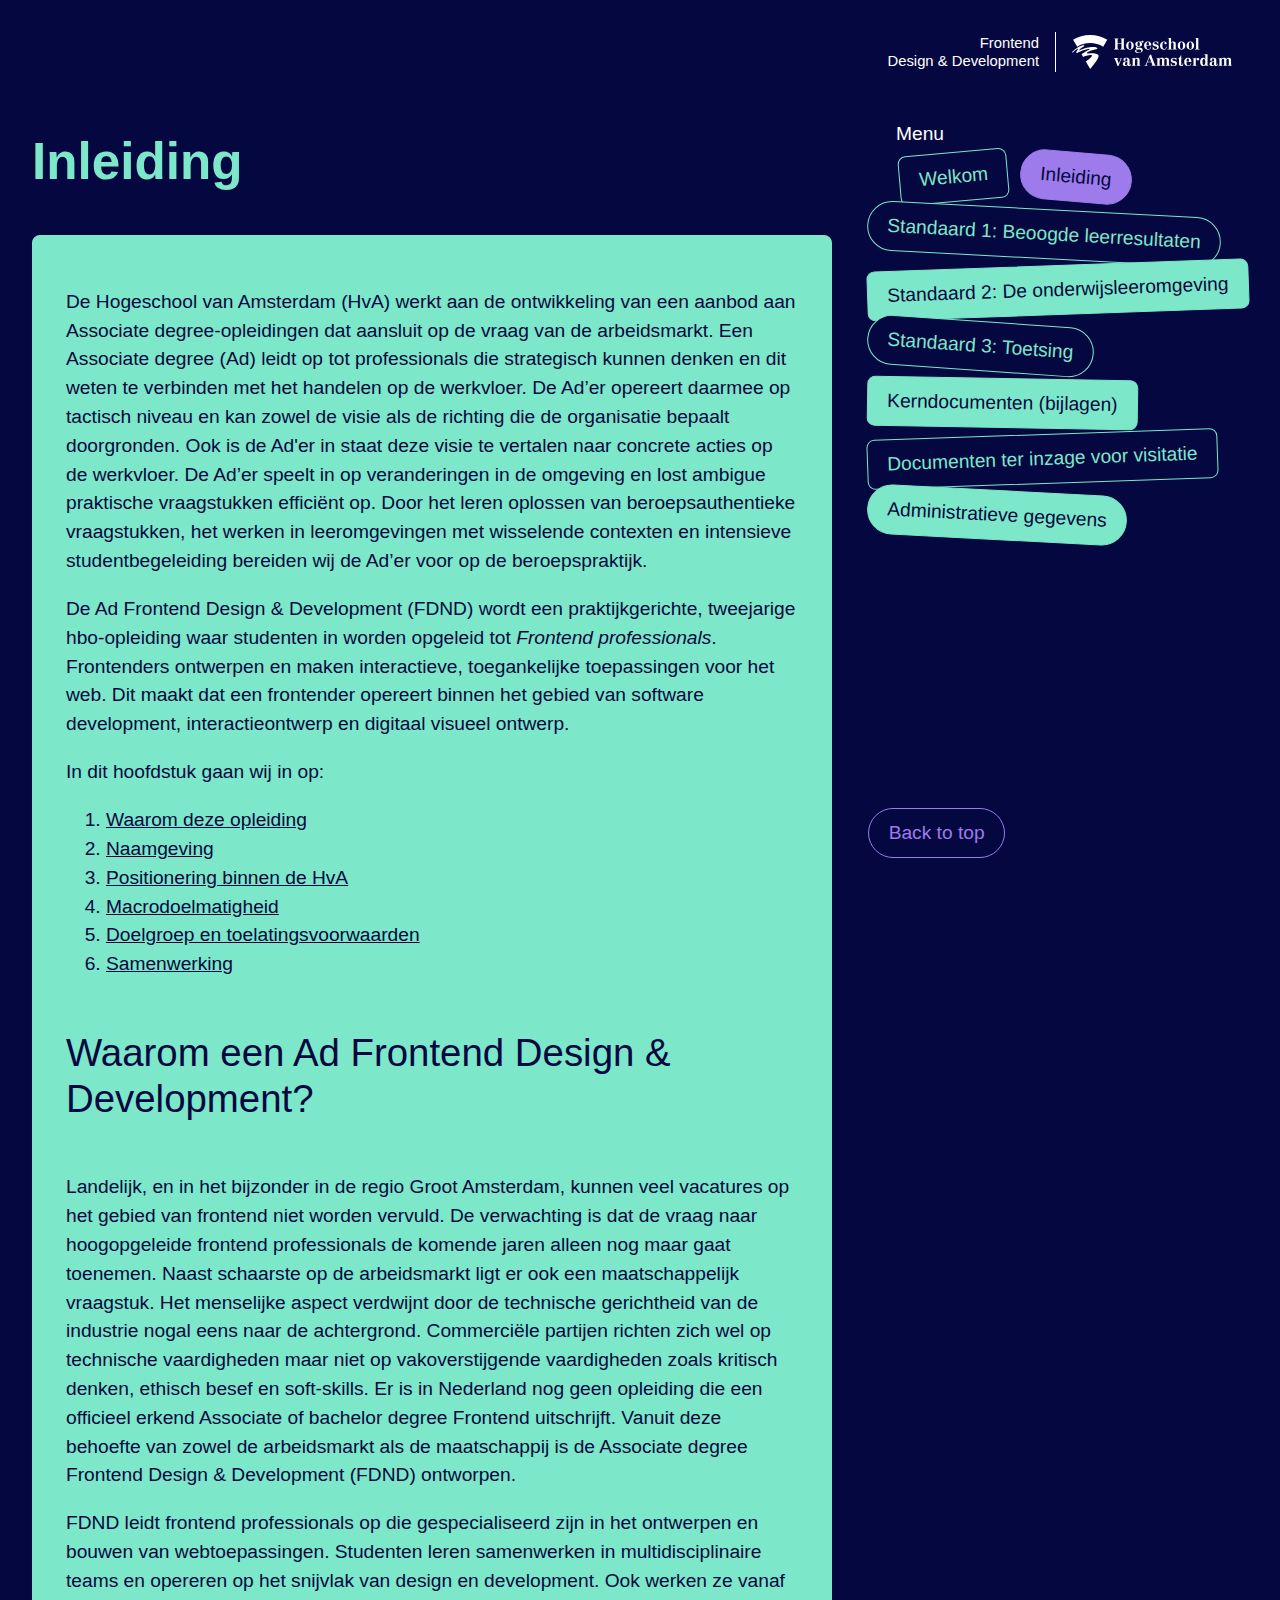
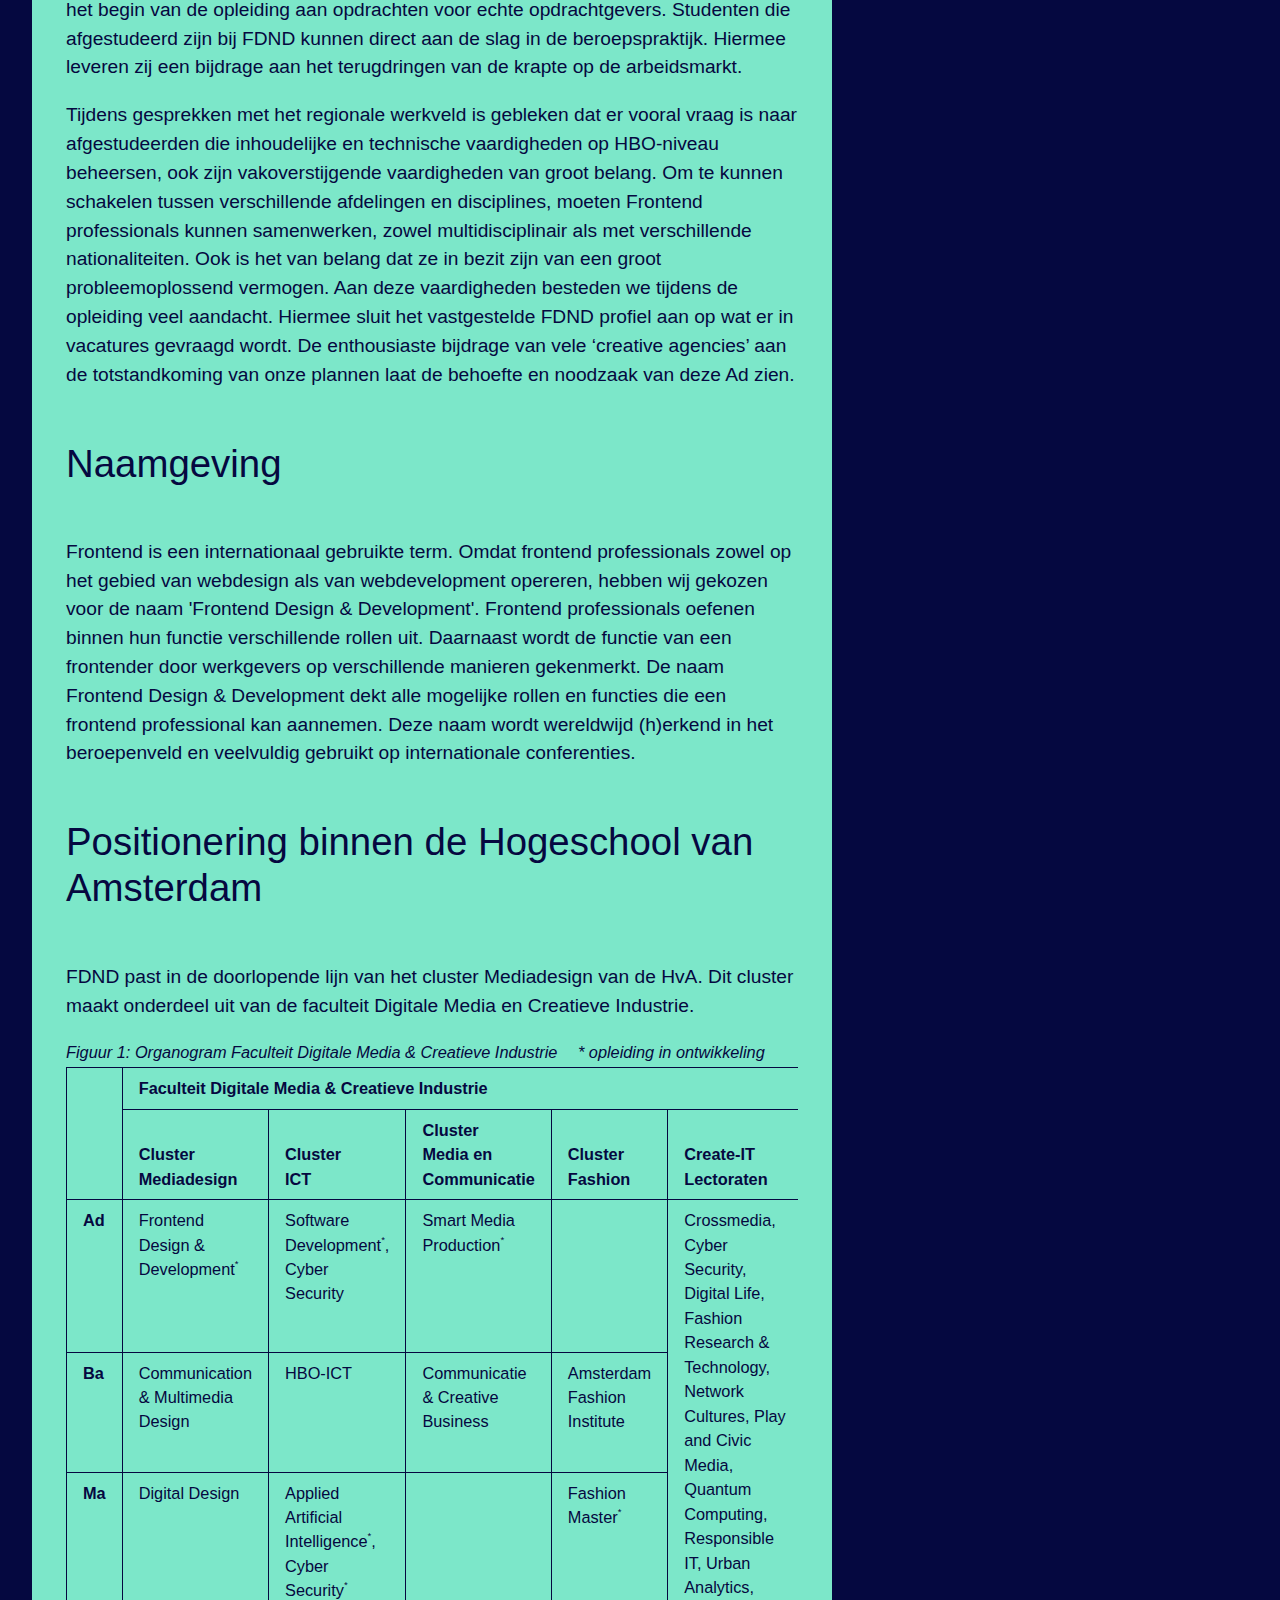
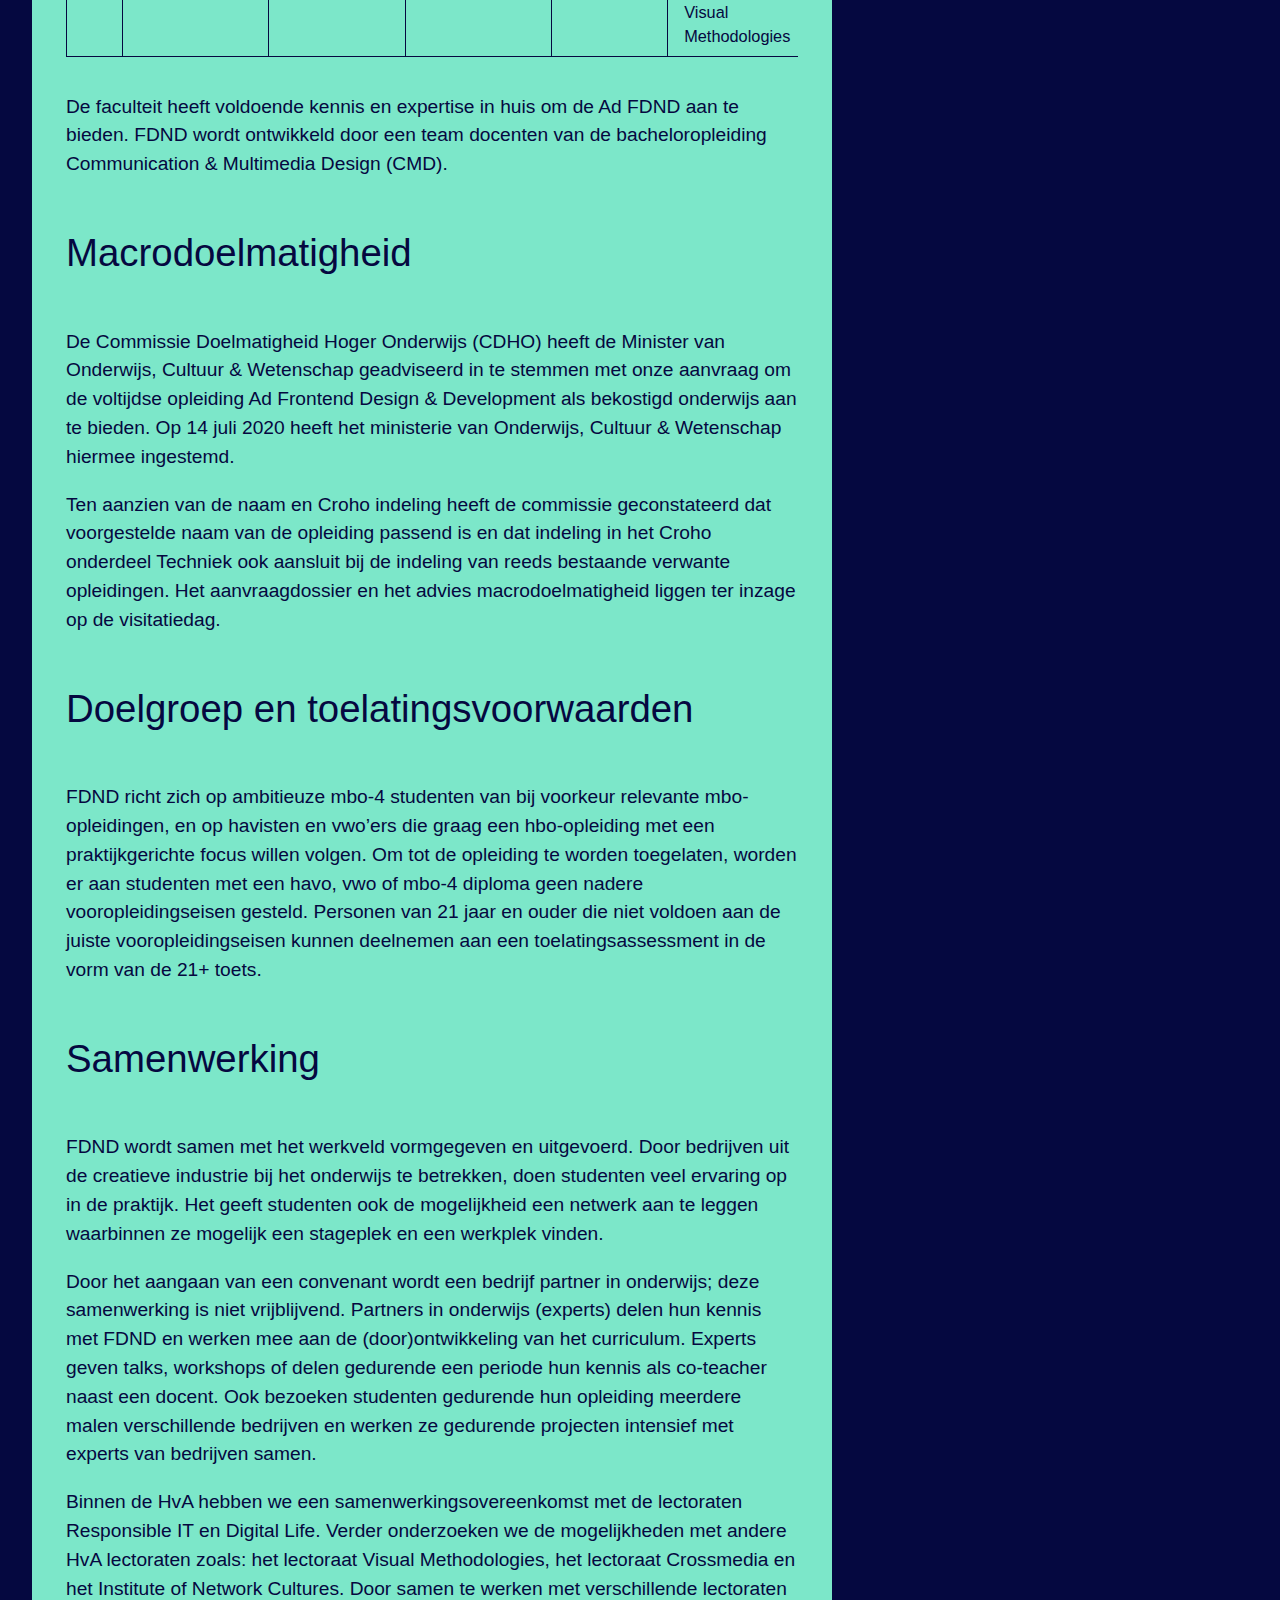
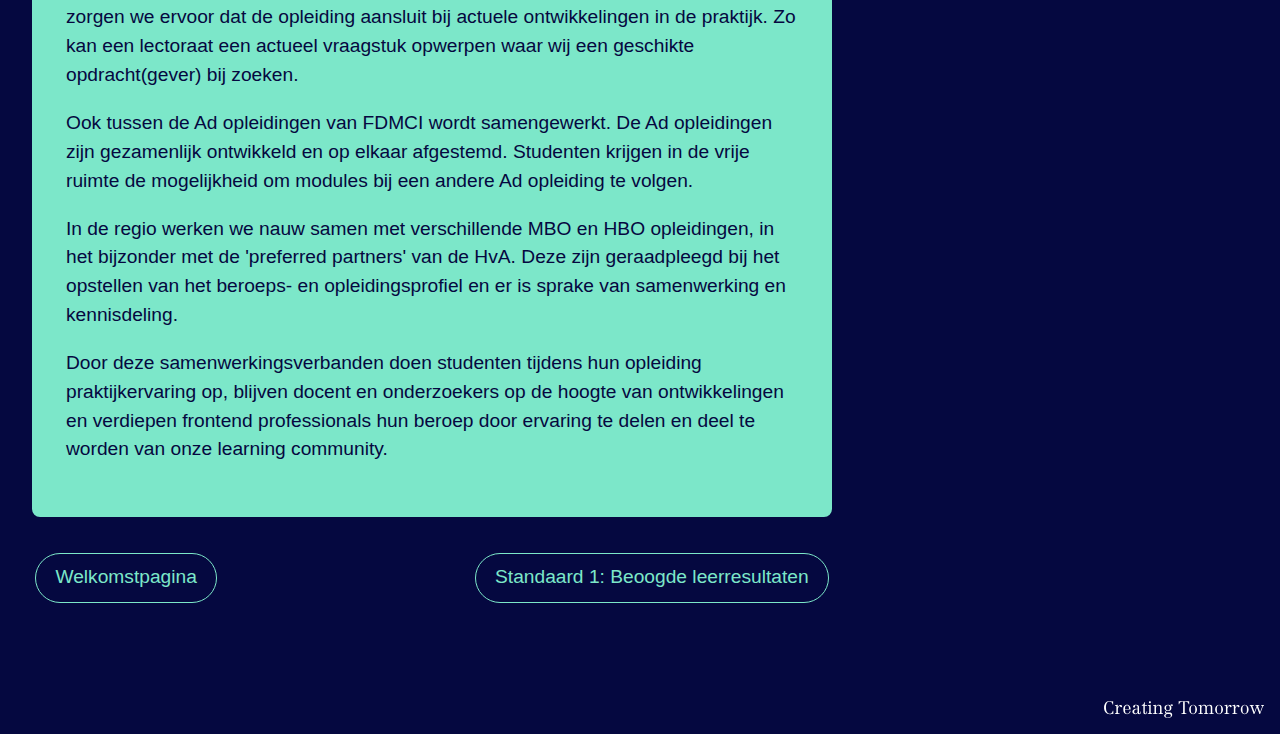
==== commit acb355ba: "responsive styling, soft hyphen en pagination" ====
--- a/inleiding.html
+++ b/inleiding.html
@@ -11,8 +11,8 @@
   <meta property="og:type" content="website">
   <meta property="og:title" content="Ad Frontend Design & Development - Visitatie">
   <meta property="og:description" content="Dé 2 jarige HBO opleiding voor Frontend designers en developers in Amsterdam.">
-  <link rel="stylesheet" href="https://styleguide.fdnd.nl/public/global.css">
-  <link rel="stylesheet" href="https://styleguide.fdnd.nl/public/header.css">
+  <!-- <link rel="stylesheet" href="https://styleguide.fdnd.nl/public/global.css">
+  <link rel="stylesheet" href="https://styleguide.fdnd.nl/public/header.css"> -->
   <link rel="stylesheet" href="/public/app.css">
 </head>
 <body>
@@ -25,8 +25,8 @@
   <nav id=menu>
     <h2>Menu</h2>
     <ul>
-      <li><a class=active href="index.html">Welkom</a></li>
-      <li><a href="inleiding.html">Inleiding</a></li>
+      <li><a href="index.html">Welkom</a></li>
+      <li><a class=active href="inleiding.html">Inleiding</a></li>
       <li><a href="leerresultaten.html">Standaard 1: Beoogde leerresultaten</a></li>
       <li><a href="onderwijsleeromgeving.html">Standaard 2: De onderwijsleeromgeving</a></li>
       <li><a href="toetsing.html">Standaard 3: Toetsing</a></li>
@@ -34,6 +34,7 @@
       <li><a href="index.html#visitatie">Documenten ter inzage voor visitatie</a></li>
       <li><a href="index.html#administratieve-gegevens">Administratieve gegevens</a></li>
     </ul>
+    <a href="#">Back to top</a>
   </nav>
 
   <main>
@@ -46,23 +47,23 @@
         
         <p>In dit hoofdstuk gaan wij in op: </p>
           <ol>
-            <li><a href="#waarom-een-ad-frontend">Het belang van deze opleiding</a></li>
-            <li><a href="#naamgeving">De naamgeving</a></li>
-            <li><a href="#positionering-binnende-de-hva">De positionering binnen de HvA</a></li>
+            <li><a href="#waarom-een-ad-frontend">Waarom deze opleiding</a></li>
+            <li><a href="#naamgeving">Naamgeving</a></li>
+            <li><a href="#positionering-binnende-de-hva">Positionering binnen de HvA</a></li>
             <li><a href="#macrodoelmatigheid">Macrodoelmatigheid</a></li>
             <li><a href="#doelgroep">Doelgroep en toelatingsvoorwaarden</a></li>
             <li><a href="#samenwerking">Samenwerking</a></li>
           </ol>
 
-        <h3 id=waarom-een-ad-frontend>1. Waarom een Ad Frontend Design & Development?</h3>
+        <h3 id=waarom-een-ad-frontend>Waarom een Ad Frontend Design & Development?</h3>
         <p>Landelijk, en in het bijzonder in de regio Groot Amsterdam, kunnen veel vacatures op het gebied van frontend niet worden vervuld. De verwachting is dat de vraag naar hoogopgeleide frontend professionals de komende jaren alleen nog maar gaat toenemen. Naast schaarste op de arbeidsmarkt ligt er ook een maatschappelijk vraagstuk. Het menselijke aspect verdwijnt door de technische gerichtheid van de industrie nogal eens naar de achtergrond. Commerciële partijen richten zich wel op technische vaardigheden maar niet op vakoverstijgende vaardigheden zoals kritisch denken, ethisch besef en soft-skills. Er is in Nederland nog geen opleiding die een officieel erkend Associate of bachelor degree Frontend uitschrijft. Vanuit deze behoefte van zowel de arbeidsmarkt als de maatschappij is de Associate degree Frontend Design & Development (FDND) ontworpen.</p>
         <p>FDND leidt frontend professionals op die gespecialiseerd zijn in het ontwerpen en bouwen van webtoepassingen. Studenten leren samenwerken in multidisciplinaire teams en opereren op het snijvlak van design en development. Ook werken ze vanaf het begin van de opleiding aan opdrachten voor echte opdrachtgevers. Studenten die afgestudeerd zijn bij FDND kunnen direct aan de slag in de beroepspraktijk. Hiermee leveren zij een bijdrage aan het terugdringen van de krapte op de arbeidsmarkt.</p>
         <p>Tijdens gesprekken met het regionale werkveld is gebleken dat er vooral vraag is naar afgestudeerden die inhoudelijke en technische vaardigheden op HBO-niveau beheersen, ook zijn vakoverstijgende vaardigheden van groot belang. Om te kunnen schakelen tussen verschillende afdelingen en disciplines, moeten Frontend professionals kunnen samenwerken, zowel multidisciplinair als met verschillende nationaliteiten. Ook is het van belang dat ze in bezit zijn van een groot probleemoplossend vermogen. Aan deze vaardigheden besteden we tijdens de opleiding veel aandacht. Hiermee sluit het vastgestelde FDND profiel aan op wat er in vacatures gevraagd wordt. De enthousiaste bijdrage van vele ‘creative agencies’ aan de totstandkoming van onze plannen laat de behoefte en noodzaak van deze Ad zien.</p>
 
-        <h3 id="naamgeving">2. Naamgeving</h3>
+        <h3 id="naamgeving">Naamgeving</h3>
         <p>Frontend is een internationaal gebruikte term. Omdat frontend professionals zowel op het gebied van webdesign als van webdevelopment opereren, hebben wij gekozen voor de naam 'Frontend Design & Development'. Frontend professionals oefenen binnen hun functie verschillende rollen uit. Daarnaast wordt de functie van een frontender door werkgevers  op verschillende manieren gekenmerkt. De naam Frontend Design & Development dekt alle mogelijke rollen en functies die een frontend professional kan aannemen. Deze naam wordt wereldwijd (h)erkend in het beroepenveld en veelvuldig gebruikt op internationale conferenties.</p>
 
-        <h3 id="positionering-binnende-de-hva">3. Positionering binnen de Hogeschool van Amsterdam</h3>
+        <h3 id="positionering-binnende-de-hva">Positionering binnen de Hogeschool van Amsterdam</h3>
         <p>FDND past in de doorlopende lijn van het cluster Mediadesign van de HvA. Dit cluster maakt onderdeel uit van de faculteit Digitale Media en Creatieve Industrie.</p>
 
         <div class="scrollable">
@@ -105,14 +106,14 @@
         </div>
         <p>De faculteit heeft voldoende kennis en expertise in huis om de Ad FDND aan te bieden. FDND wordt ontwikkeld door een team docenten van de bacheloropleiding Communication & Multimedia Design (CMD).</p>
 
-        <h3 id="macrodoelmatigheid">4. Macrodoelmatigheid</h3>
+        <h3 id="macrodoelmatigheid">Macro&shy;doelmatigheid</h3>
         <p>De Commissie Doelmatigheid Hoger Onderwijs (CDHO) heeft de Minister van Onderwijs, Cultuur & Wetenschap geadviseerd in te stemmen met onze aanvraag om de voltijdse opleiding Ad Frontend Design & Development als bekostigd onderwijs aan te bieden. Op 14 juli 2020 heeft het ministerie van Onderwijs, Cultuur & Wetenschap hiermee ingestemd.</p>
         <p>Ten aanzien van de naam en Croho indeling heeft de commissie geconstateerd dat voorgestelde naam van de opleiding passend is en dat indeling in het Croho onderdeel Techniek ook aansluit bij de indeling van reeds bestaande verwante opleidingen. Het aanvraagdossier en het advies macrodoelmatigheid liggen ter inzage op de visitatiedag.</p>
 
-        <h3 id="doelgroep">5. Doelgroep en toelatingsvoorwaarden</h3>
+        <h3 id="doelgroep">Doelgroep en toelatings&shy;voorwaarden</h3>
         <p>FDND richt zich op ambitieuze mbo-4 studenten van bij voorkeur relevante mbo-opleidingen, en op havisten en vwo’ers die graag een hbo-opleiding met een praktijkgerichte focus willen volgen. Om tot de opleiding te worden toegelaten, worden er aan studenten met een havo, vwo of mbo-4 diploma geen nadere vooropleidingseisen gesteld. Personen van 21 jaar en ouder die niet voldoen aan de juiste vooropleidingseisen kunnen deelnemen aan een toelatingsassessment in de vorm van de 21+ toets.</p>
 
-        <h3 id="samenwerking">6. Samenwerking</h3>
+        <h3 id="samenwerking">Samenwerking</h3>
         <p>FDND wordt samen met het werkveld vormgegeven en uitgevoerd. Door bedrijven uit de creatieve industrie bij het onderwijs te betrekken, doen studenten veel ervaring op in de praktijk. Het geeft studenten ook de mogelijkheid een netwerk aan te leggen waarbinnen ze mogelijk een stageplek en een werkplek vinden.</p>
         <p>Door het aangaan van een convenant wordt een bedrijf partner in onderwijs; deze samenwerking is niet vrijblijvend. Partners in onderwijs (experts) delen hun kennis met FDND en werken mee aan de (door)ontwikkeling van het curriculum. Experts geven talks, workshops of delen gedurende een periode hun kennis als co-teacher naast een docent. Ook bezoeken studenten gedurende hun opleiding meerdere malen verschillende bedrijven en werken ze gedurende projecten intensief met experts van bedrijven samen.</p>
         <p>Binnen de HvA hebben we een samenwerkingsovereenkomst met de lectoraten Responsible IT en Digital Life. Verder onderzoeken we de mogelijkheden met andere HvA lectoraten zoals:  het lectoraat Visual Methodologies, het lectoraat Crossmedia en het Institute of Network Cultures. Door samen te werken met verschillende lectoraten zorgen we ervoor dat de opleiding aansluit bij actuele ontwikkelingen in de praktijk. Zo kan een lectoraat een actueel vraagstuk opwerpen waar wij een geschikte opdracht(gever) bij zoeken.</p>
@@ -120,16 +121,17 @@
         <p>In de regio werken we nauw samen met verschillende MBO en HBO opleidingen, in het bijzonder met de 'preferred partners' van de HvA. Deze zijn geraadpleegd bij het opstellen van het beroeps- en opleidingsprofiel en er is sprake van samenwerking en kennisdeling.</p>
         <p>Door deze samenwerkingsverbanden doen studenten tijdens hun opleiding praktijkervaring op, blijven docent en onderzoekers op de hoogte van ontwikkelingen en verdiepen frontend professionals hun beroep door ervaring te delen en deel te worden van onze learning community. </p>
       </div>
+
     </article>
+
+    <div id=pagination>
+      <a href="index.html">Welkomstpagina</a>
+      <a href="leerresultaten.html">Standaard 1: Beoogde leerresultaten</a>
+    </div>
+
    </main>
 
-   <footer>
-    <!--  brand/hva.svg  -->
-    <svg width="320" height="49" viewBox="0 0 320 49" version="1.1" xmlns="http://www.w3.org/2000/svg">
-      <title>Hogeschool van Amsterdam</title>
-      <g fill="#fff"><path d="M64.322 30.922h.544c.817 0 .817-.544.817-2.856V21.67c0-2.586 0-2.994-.817-2.994h-.544v-.544h5.716v.544h-.544c-.817 0-.817.408-.817 2.994v2.585h4.627V21.67c0-2.586 0-2.994-.953-2.994h-.409v-.544h5.715v.544h-.544c-.817 0-.817.408-.817 2.994v6.396c0 2.312 0 2.856.817 2.856h.544v.545h-5.715v-.545h.409c.953 0 .953-.544.953-2.856v-3.128h-4.627v3.128c0 2.312 0 2.856.817 2.856h.544v.545h-5.716v-.545zm17.69-4.217c0-3.676.817-4.22 1.768-4.22.953 0 1.77.546 1.77 4.22 0 3.263-.544 4.353-1.77 4.353-1.224.002-1.768-1.09-1.768-4.353zm-2.856 0c0 2.99 1.632 5.031 4.626 5.031 2.994 0 4.627-2.041 4.627-5.031 0-2.86-1.633-4.9-4.627-4.9-2.994 0-4.626 2.04-4.626 4.9zm13.877-1.635c0-1.088 0-2.585 1.497-2.585 1.36 0 1.36 1.77 1.36 2.723 0 .952-.271 2.312-1.36 2.312-1.497.002-1.497-1.358-1.497-2.45zm.682 4.354c-.953 0-1.36-.134-1.36-.544 0-.407.271-.682.816-.682 2.45 0 5.443 0 5.443-3.4 0-.816-.544-1.633-1.361-2.315.41-.135.546-.135.817-.135.544 0 .136.952 1.224.952.68 0 .953-.544.953-1.09 0-.544-.271-1.088-.953-1.088-.953 0-1.633.953-2.72.953-.41 0-1.225-.272-2.178-.272-2.04 0-4.082.818-4.082 3.265 0 1.364.815 2.313 2.177 2.723-.953.407-1.497 1.089-1.497 1.904 0 .819.271 1.497 1.088 1.634v.134c-.953.137-2.176.682-2.176 1.907 0 2.042 2.72 2.313 4.217 2.313 2.179 0 5.171-.816 5.171-3.538 0-2.313-2.041-2.723-3.402-2.723h-2.177v.002zm.953 2.314c1.09 0 2.993 0 2.993 1.497s-1.905 1.907-3.129 1.907c-1.088 0-2.994-.271-2.994-1.77-.002-1.634 1.906-1.634 3.13-1.634zm9.388-5.576c0-1.77.136-3.677 1.633-3.677 1.36 0 1.36 1.634 1.36 3.677h-2.993zm5.988.543c0-2.86-1.226-4.9-4.355-4.9-2.859 0-4.49 2.04-4.49 4.9 0 2.99 1.633 5.031 4.49 5.031 2.447 0 3.946-1.222 4.082-3.538h-.816c0 1.497-.952 2.86-2.585 2.86-2.178 0-2.314-1.907-2.314-3.81v-.543h5.988zm1.905 1.632h.545c.408 1.63 1.225 2.723 2.993 2.723.951 0 1.904-.544 1.904-1.497 0-1.226-.953-1.363-2.72-1.907-1.498-.272-2.722-.816-2.722-2.72 0-2.178 1.633-3.13 3.674-3.13.817 0 1.361.27 2.041.27.544 0 .68-.135 1.089-.27v2.993h-.545c-.27-1.226-1.224-2.314-2.448-2.314-.952 0-2.04.273-2.04 1.36 0 .952.544 1.091 2.72 1.634 1.77.407 2.994.953 2.994 3.128 0 2.178-1.905 3.127-3.81 3.127-.816 0-1.905-.27-2.722-.27-.271 0-.68.136-.817.27h-.136v-3.397zm17.418-.137c-.271 2.45-1.497 3.538-3.947 3.538-2.994 0-4.355-2.312-4.355-5.032 0-3.54 2.585-4.899 4.764-4.899 2.585 0 3.402 1.361 3.402 2.04 0 .817-.408 1.496-1.497 1.496-.817 0-1.226-.544-1.226-1.224 0-.546.272-.68.272-.952 0-.409-.68-.682-1.089-.682-1.632 0-1.77 2.179-1.77 4.355 0 1.497 0 4.22 2.177 4.22 1.633 0 2.312-1.226 2.448-2.86h.82zm.815 2.722h.68c.544 0 .68-.27.68-1.225V19.355c0-1.088-.136-1.223-.68-1.223h-.68v-.545h4.082v5.715h.138a3.336 3.336 0 012.858-1.497c1.77 0 2.721 1.089 2.721 2.586v5.306c0 .952.136 1.225.68 1.225h.408v.545h-5.035v-.545h.409c.544 0 .815-.27.815-1.225v-4.76c0-.953 0-2.043-1.224-2.043-1.77 0-1.77 2.042-1.77 3.268v3.535c0 .952.138 1.225.682 1.225h.409v.545h-5.171v-.545h-.002zm14.97-4.217c0-3.676.817-4.22 1.905-4.22.953 0 1.77.546 1.77 4.22 0 3.263-.544 4.353-1.77 4.353-1.497.002-1.905-1.09-1.905-4.353zm-2.721 0c0 2.99 1.497 5.031 4.626 5.031 2.994 0 4.491-2.041 4.491-5.031 0-2.86-1.497-4.9-4.49-4.9-3.132 0-4.627 2.04-4.627 4.9zm13.47 0c0-3.676.818-4.22 1.77-4.22.953 0 1.906.546 1.906 4.22 0 3.263-.544 4.353-1.906 4.353-1.225.002-1.77-1.09-1.77-4.353zm-2.858 0c0 2.99 1.633 5.031 4.627 5.031 2.994 0 4.624-2.041 4.624-5.031 0-2.86-1.63-4.9-4.624-4.9-2.992 0-4.627 2.04-4.627 4.9zm10.206 4.217h.681c.545 0 .682-.27.682-1.225V19.355c0-1.088-.137-1.223-.682-1.223h-.681v-.545h4.082v12.11c0 .952.271 1.225.82 1.225h.543v.545h-5.445v-.545zm20.547-8.3c-.544 0-.816.545-1.089 1.224l-2.312 5.58c-.271.681-.544 1.363-.682 2.178h-1.36c-.137-.544-.27-1.088-.543-1.497l-2.45-6.26c-.271-.816-.41-1.225-.953-1.225h-.271v-.544h5.172v.544h-.681c-.41 0-.682 0-.682.409 0 .136.138.271.271.68l1.77 4.764 1.908-4.764c0-.138.134-.409.134-.544 0-.409-.272-.545-.678-.545h-.41v-.544h2.856v.544zm6.123 6.26c0 1.634-.95 1.907-1.493 1.907-.953 0-1.226-.82-1.226-1.635 0-1.77.678-2.719 2.175-2.719.137 0 .41 0 .544.134v2.312zm3.81-.136c0 .949 0 1.903-.679 1.903-.137 0-.41-.133-.41-.681V24.39c0-2.179-2.041-2.586-3.81-2.586-1.359 0-3.809.271-3.809 2.179 0 .68.545 1.225 1.36 1.225.819 0 1.497-.41 1.497-1.09 0-.546-.544-.952-.544-1.088 0-.546.953-.546 1.363-.546.95 0 1.222.682 1.222 1.499v1.903h-.815c-2.041 0-4.764.82-4.764 3.267 0 1.635 1.363 2.586 2.994 2.586.953 0 2.178-.407 2.722-1.222.272.815 1.36 1.222 2.042 1.222 2.312 0 2.312-1.631 2.312-2.99h-.682v-.004zm1.636 2.176h.544c.544 0 .681-.27.681-1.225v-5.85c0-.952-.137-1.225-.681-1.225h-.544v-.544h1.903c.682 0 1.363-.135 1.908-.271v1.633h.133c.682-1.089 1.635-1.633 2.994-1.633 1.77 0 2.723 1.088 2.723 2.585V29.7c0 .952.134 1.225.682 1.225h.406v.544h-4.897v-.544h.27c.682 0 .816-.27.816-1.225v-4.76c0-.953 0-2.044-1.225-2.044-1.631 0-1.631 2.043-1.631 3.27v3.534c0 .952 0 1.225.544 1.225h.41v.544h-5.035v-.546h-.001zm24.084-4.489h-4.353l2.312-5.31 2.041 5.31zm0 5.032h5.988v-.544h-.41c-.815 0-1.088-.678-1.36-1.36l-3.404-8.982c-.271-.817-.682-1.77-.815-2.585h-1.635c-.27.68-.544 1.497-.815 2.177l-3.672 8.709c-.681 1.496-.953 2.04-1.907 2.04v.545h4.082v-.544h-.544c-.678-.134-.953-.272-.953-.816 0-.41.137-1.088.41-1.77l.545-1.225h4.763l.41 1.225c.408.816.679 1.631.679 1.908 0 .544-.544.544-1.36.678v.544h-.002zm6.532-.543h.678c.41 0 .682-.27.682-1.225v-5.85c0-.952-.271-1.225-.682-1.225h-.678v-.544h1.904c.816 0 1.36-.135 2.041-.271v1.633c.682-1.089 1.77-1.633 3.132-1.633 1.088 0 2.175.409 2.448 1.633.815-1.226 1.634-1.633 3.127-1.633 1.908 0 2.723 1.088 2.723 2.585V29.7c0 .952.271 1.225.815 1.225h.41v.544h-5.034v-.544h.41c.544 0 .815-.27.815-1.225v-4.76c0-.953 0-2.044-1.225-2.044-1.904 0-1.904 2.043-1.904 3.27v3.534c0 .952.271 1.225.815 1.225h.41v.544h-5.034v-.544h.406c.545 0 .82-.27.82-1.225v-4.76c0-.953 0-2.044-1.226-2.044-1.77 0-1.77 2.043-1.77 3.27v3.534c0 .952.134 1.225.678 1.225h.41v.544h-5.169v-.546h-.002zm17.825-2.585h.544c.41 1.63 1.36 2.723 2.994 2.723.952 0 1.903-.544 1.903-1.497 0-1.226-.949-1.363-2.719-1.907-1.363-.272-2.722-.816-2.722-2.72 0-2.178 1.63-3.13 3.672-3.13.818 0 1.363.27 2.04.27.548 0 .82-.135 1.093-.27h.133v2.993h-.678c-.27-1.226-1.225-2.314-2.45-2.314-.952 0-1.907.273-1.907 1.36 0 .952.548 1.091 2.59 1.634 1.77.407 2.99.953 2.99 3.128 0 2.178-1.904 3.127-3.81 3.127-.815 0-1.77-.27-2.719-.27-.271 0-.681.136-.819.27h-.134v-3.397h-.001zm15.107-5.715h-2.045v5.988c0 1.089 0 2.041.819 2.041.678 0 .815-.815.815-1.497v-.544h.816v.41c0 1.904-.816 2.72-2.45 2.72-2.041 0-2.72-1.222-2.72-2.448v-6.668h-1.362v-.544c1.907-.136 3.13-1.906 3.538-3.538h.544v3.538h2.045v.542zm4.487 3.54c0-1.77 0-3.677 1.497-3.677s1.497 1.634 1.497 3.677H263.4zm5.852.543c0-2.86-1.088-4.9-4.216-4.9-2.994 0-4.63 2.04-4.63 4.9 0 2.99 1.634 5.031 4.63 5.031 2.448 0 3.81-1.222 3.945-3.538h-.678c-.138 1.497-.953 2.86-2.723 2.86-2.041 0-2.178-1.907-2.178-3.81v-.543h5.85zm5.306 2.992c0 .952.138 1.225.682 1.225h.815v.545h-5.58v-.545h.545c.544 0 .82-.27.82-1.225v-5.85c0-.952-.276-1.225-.82-1.225h-.544v-.544h1.907c.678 0 1.36-.135 2.041-.271v2.04h.134c.41-.952 1.089-1.904 2.45-1.904.815 0 1.77.27 1.77 1.497 0 .952-.544 1.36-1.497 1.36-.41 0-1.226-.136-1.226-1.09 0-.543 0-.543-.271-.543-.544 0-1.226 1.224-1.226 3.266v3.264zm8.03-3.264c0-.819 0-3.81 1.36-3.81 1.77 0 1.908 2.586 1.908 3.946 0 1.226 0 4.22-1.908 4.22-1.36-.002-1.36-3.406-1.36-4.356zm3.539 5.032h3.81v-.544h-.545c-.544 0-.819-.272-.819-1.226v-12.11h-3.945v.545h.544c.682 0 .816.27.816 1.224V23.3h-.134c-.544-1.09-1.363-1.497-2.585-1.497-2.723 0-3.676 2.586-3.676 4.9 0 2.312.953 5.031 3.538 5.031 1.36 0 2.45-.544 2.857-1.63h.137v1.36h.002zm10.614-2.584c0 1.635-.953 1.908-1.497 1.908-.952 0-1.225-.82-1.225-1.635 0-1.77.681-2.719 2.174-2.719.138 0 .41 0 .548.134v2.312zm3.81-.135c0 .949 0 1.903-.682 1.903-.271 0-.41-.133-.41-.681V24.39c0-2.179-2.042-2.586-3.81-2.586-1.36 0-3.809.271-3.809 2.179 0 .68.548 1.225 1.363 1.225.816 0 1.497-.41 1.497-1.09 0-.546-.544-.952-.544-1.088 0-.546.95-.546 1.36-.546.952 0 1.225.682 1.225 1.499v1.903h-.819c-2.04 0-4.76.82-4.76 3.267 0 1.635 1.36 2.586 2.994 2.586.95 0 2.175-.407 2.719-1.222.271.815 1.363 1.222 2.041 1.222 2.312 0 2.312-1.631 2.312-2.99h-.677v-.004zm1.632 2.176h.544c.544 0 .682-.27.682-1.225v-5.85c0-.952-.138-1.225-.682-1.225h-.544v-.544h1.907a8.063 8.063 0 001.904-.271v1.633h.138c.677-1.089 1.63-1.633 2.99-1.633 1.226 0 2.178.409 2.589 1.633.678-1.226 1.63-1.633 3.127-1.633 1.77 0 2.586 1.088 2.586 2.585V29.7c0 .952.27 1.225.815 1.225h.41v.544h-4.897v-.544h.271c.682 0 .815-.27.815-1.225v-4.76c0-.953 0-2.044-1.225-2.044-1.77 0-1.77 2.043-1.77 3.27v3.534c0 .952.137 1.225.681 1.225h.41v.544h-4.9v-.544h.27c.682 0 .816-.27.816-1.225v-4.76c0-.953 0-2.044-1.222-2.044-1.634 0-1.634 2.043-1.634 3.27v3.534c0 .952 0 1.225.544 1.225h.41v.544h-5.035v-.546zM.911 24.12c5.444-5.987 13.608-9.388 16.602-9.388.817 0 .953.408.953.68 0 .273-.409.68-1.497 1.36-2.177 1.36-5.85 3.81-5.85 4.899 0 .135.135.27.27.27.818 0 8.983-5.034 20.14-5.034 2.178 0 5.309.68 5.309 2.04 0 .68-.544 1.225-2.041 1.633-6.668 1.089-12.656 3.81-12.656 5.171 0 .41.272.41.68.41 1.09 0 4.22-.274 6.397-.274 7.891 0 9.388 2.312 9.388 3.809 0 3.538-8.982 15.378-11.975 18.643l-6.124-10.614c4.082-2.585 8.709-7.076 8.709-8.03 0-.543-.136-.948-1.633-.948-2.45 0-8.573 1.222-10.885 2.448l-2.177-3.81c8.165-6.121 11.43-6.259 11.43-7.076 0-.27-.409-.544-1.362-.544-4.489 0-13.2 3.947-15.783 5.577-.408.272-.952.272-.952.272-.409 0-.953-.134-.953-.545 0-.815 1.36-2.858 2.177-3.946.408-.544.544-.953.544-1.089 0-.27-.138-.408-.273-.408-.951 0-5.17 2.856-7.485 5.442l-.953-.948z"/><path d="M8.259 16.497a36.7 36.7 0 0118.37-4.897c6.803 0 13.064 1.768 18.505 4.897l5.717-9.932C43.64 2.482 35.475.033 26.631.033 17.92.033 9.62 2.48 2.546 6.565l5.713 9.932z"/></g>
-    </svg>
-
+  <footer>
   </footer>
 
 </body>
--- a/public/app.css
+++ b/public/app.css
@@ -1,17 +1,51 @@
+/* --global-- */
+:root {
+	--primary: #fff;
+	--secondary: #050840;
+	--highlight-primary:#7ce7c9;
+	--highlight-secondary: #9d7beb;
+   	--radius:.5rem;
+    --pill: 2rem;
+}
+*,
+*::before,
+*::after {
+	box-sizing: border-box;
+}
+html, body {
+	position: relative;
+}
 html {
     line-height: 1.5;
     scroll-behavior: smooth;
 }
 body {
-    padding: 0;
+    margin: 0; padding: 0;
+    box-sizing: border-box;
+    font-family: "Open Sans", sans-serif;
     font-size: 1.2rem;
+    background: var(--secondary);
+    color: var(--primary);
+
+    /* Creating Tomorrow payoff */
+    background-image: url(/assets/hvapayoff.svg);
+    background-position: bottom 1rem right 1rem;
+    background-repeat: no-repeat;
+    background-size: 10rem;
+}
+img {
+	max-width:100%;
+}
+svg {
+	width: 1.75rem;
+	stroke: var(--secondary);
+	stroke-width: 1.5;
+	fill:none;
+	stroke-linecap:round;
+	stroke-linejoin: round;
 }
 mark {
-    background-color: var(--highlight-secondary);
-    border-radius: var(--radius);
-    padding: 1rem .5rem .5rem;
-    margin: 1rem 0;
-    display: block;
+    background-color: yellow;
 }
 a {
     color: var(--secondary);
@@ -26,23 +60,21 @@
     font-size: 1em;
     padding-left:0
 }
-img {
-    border-radius: var(--radius)
-}
-
-/* HEADER */
+main img {
+    border-radius: var(--radius);
+}
+
+/* HVA HEADER */
 header {
-    display:flex;
-    flex-direction:row;
+    display: flex;
+    padding: 1rem 2rem 0 0;
+    flex-direction: row;
     justify-content: space-between;
     align-items: center;
     justify-content: flex-end;
 }
-
-header img,
-footer img {
-    width: 30%;
-    margin-right: 1.25rem;
+header img {
+    width: 10rem;
 }
 header h1 {
     color: var(--primary);
@@ -65,68 +97,212 @@
 
 /* NAVIGATIE */
 nav {
-    background:var(--highlight-secondary);
-    color: var(--secondary);
     padding: 1rem;
     margin-top: 2rem;
 }
-
+nav h2{
+    font-size: 1em;
+    font-weight: normal;
+}
 nav ul {
     margin:0; padding:0;
+    display: inline;
     list-style:none;
 }
 nav ul li {
-    position:relative;
+    display: inline;
 }
 nav a {
-    color:var(--secondary);
-}
-main {
-    position: relative;
-    z-index:10;
-}
+    display: inline-block;
+    margin: .2rem;
+    padding: .6rem 1.2rem;
+    background:var(--secondary);
+    color: var(--highlight-primary);
+    border: 1px solid var(--highlight-primary);
+    border-radius: var(--pill);
+    font-weight: normal;
+    text-decoration: none;
+}
+nav a:hover,
+nav a:focus {
+    background:var(--highlight-primary);
+    color: var(--secondary);
+}
+nav li:nth-of-type(1) a {
+    border-radius: var(--radius);
+    transform-origin: center center;
+    transform: rotate(-5deg);
+}
+nav li:nth-of-type(2) a {
+    transform-origin: center center;
+    transform: rotate(5deg);
+    background:var(--highlight-primary);
+    color: var(--secondary);
+}
+nav li:nth-of-type(2) a:hover,
+nav li:nth-of-type(2) a:focus {
+    background:var(--secondary);
+    color: var(--highlight-primary);
+}
+nav li:nth-of-type(3) a {
+    transform-origin: center center;
+    transform: rotate(3deg);
+}
+nav li:nth-of-type(4) a {
+    border-radius: var(--radius);
+    transform-origin: center center;
+    transform: rotate(-2deg);
+    background:var(--highlight-primary);
+    color: var(--secondary);
+}
+nav li:nth-of-type(4) a:hover,
+nav li:nth-of-type(4) a:focus {
+    background:var(--secondary);
+    color: var(--highlight-primary);
+}
+nav li:nth-of-type(5) a {
+    transform-origin: center center;
+    transform: rotate(4deg);
+}
+nav li:nth-of-type(6) a {
+    border-radius: var(--radius);
+    background:var(--highlight-primary);
+    color: var(--secondary);
+    transform-origin: center center;
+    transform: rotate(1deg);
+}
+nav li:nth-of-type(6) a:hover,
+nav li:nth-of-type(6) a:focus {
+    background:var(--secondary);
+    color: var(--highlight-primary);
+}
+nav li:nth-of-type(7) a {
+    border-radius: var(--radius);
+    transform-origin: center center;
+    transform: rotate(-2deg);
+}
+nav li:nth-of-type(8) a {
+    background:var(--highlight-primary);
+    color: var(--secondary);
+    transform-origin: center center;
+    transform: rotate(3deg);
+}
+nav li:nth-of-type(8) a:hover,
+nav li:nth-of-type(8) a:focus {
+    background:var(--secondary);
+    color: var(--highlight-primary);
+}
+
+nav li:nth-of-type(1) a.active,
+nav li:nth-of-type(2) a.active,
+nav li:nth-of-type(3) a.active,
+nav li:nth-of-type(4) a.active,
+nav li:nth-of-type(5) a.active,
+nav li:nth-of-type(6) a.active,
+nav li:nth-of-type(7) a.active,
+nav li:nth-of-type(8) a.active {
+    background: var(--highlight-secondary);
+    border-color: var(--highlight-secondary);
+    color: var(--secondary);
+}
+nav > a {
+    position: fixed;
+    bottom: 2em;
+    right: 1em;
+    color: var(--highlight-secondary);
+    border-color: var(--highlight-secondary);
+}
+nav > a:hover,
+nav > a:focus {
+    background: var(--highlight-secondary);
+    color: var(--secondary);
+}
+
+/* ARTICLES */
 article {
-    margin: 0; padding: 0;
-    max-width: 40em;
+    margin: 0; padding: 0.5rem;
 }
 article > div {
-    background-color: var(--highlight-primary);
-    position: relative;
-    padding: 2rem;
+    padding: 1rem;
+    background: var(--highlight-primary);
     color:var(--secondary);
     border: 2px solid var(--highlight-primary);
     border-radius: var(--radius);
 }
 article h2 {
     color:var(--highlight-primary);
-    font-size: 2.8rem;
+    /font-size: 2.8rem;
+    font-size: 3.2rem;
+    line-height: 1.2;
 }
 article h3 {
-    color: var(--highlight-primary);
-    background: var(--secondary);
-    border-radius: var(--radius);
-    padding: 1.5rem;
-    width: fit-content; 
+    /color: var(--highlight-primary);
+    /background: var(--secondary);
+    color: var(--secondary);
+    
+    border-radius: var(--radius);
+    /padding: 1.5rem;
+    margin: 3.2rem 0;
+    /width: fit-content;
     /* check! */
-}
+    font-size: 2.4rem;
+    font-weight: normal;
+    line-height: 1.2;
+}
+article#kerndocumenten ul,
 article#visitatie ul {
     display: flex;
     flex-direction: row;
     flex-wrap: wrap;
     list-style: none;
-    justify-content: space-between;
     margin: 0; padding: 0;
 }
+article#kerndocumenten li a,
 article#visitatie li a {
     display: block;
-    margin-bottom: 1rem;
-    padding: .4em;
-    background: var(--highlight-secondary) ;
-    border-radius: var(--radius);
-    width: 8rem;
-    height: 10rem;
-    font-size: .6rem;
+    margin: .6rem;
+    padding: .6em;
+    border: 2px solid var(--secondary);
+    border-radius: var(--radius);
+    font-weight: normal;
     text-decoration: none;
+    background-image: url(/assets/doc.svg);
+    background-position: center left;
+    background-repeat: no-repeat;
+    padding-left: 3rem;
+}
+article#kerndocumenten li a:hover,
+article#visitatie li a:hover {
+    background: var(--secondary);
+    background-image: url(/assets/doc_hl.svg);
+    background-position: center left;
+    background-repeat: no-repeat;
+    color: var(--highlight-primary);
+}
+/* pagination */
+div#pagination{
+    margin: 0; 
+    padding: 0.5rem;
+    display: flex;
+    justify-content:space-between;
+    align-items: center;
+    flex-wrap: wrap;
+}
+div#pagination a{
+    display: inline-block;
+    margin: .2rem;
+    padding: .6rem 1.2rem;
+    background:var(--secondary);
+    color: var(--highlight-primary);
+    border: 1px solid var(--highlight-primary);
+    border-radius: var(--pill);
+    font-weight: normal;
+    text-decoration: none;
+}
+div#pagination a:hover,
+div#pagination a:focus {
+    background:var(--highlight-primary);
+    color: var(--secondary);
 }
 
 /* TABLES */
@@ -140,6 +316,7 @@
     color: var(--secondary);
     font-style: italic;
     font-size: 1em;
+    padding: 0 0 .2rem 0;
 }
 table * {
     text-align:left;
@@ -168,53 +345,48 @@
 table#organogram tr:nth-of-type(2) th {
     vertical-align: bottom;
 }
+table#semester td span,
+table#semester td em,
+table#semester td:nth-of-type(4),
+table#semester td:nth-of-type(8) {
+    white-space: nowrap;
+}
 div.scrollable {
     overflow-x:auto;
-    background: var(--highlight-primary);
-    border-radius: var(--radius);
-}
-
+}
 footer {
     display:flex;
     justify-content: flex-end;
-    margin-top:1rem;
-    padding:1rem 0 1rem 1rem
-}
-
-
-
-
-@media (min-width:50em) {
+    margin-top: 4rem;
+    padding:1rem 0 1rem 1rem;
+}
+
+@media (min-width:60rem) {
     body {
-        display:grid;
-        padding:1rem;
-        grid-template-columns: 60vw 40vw;
-        grid-template-areas: 
+        display: grid;
+        padding: 1rem;
+        grid-template-columns: auto 26rem;
+        grid-template-areas:
             "header header"
             "main nav"
-            "footer .";
+            "footer footer";
     }
     header {
         grid-area: header;
     }
-    header img,
-    footer img {
-        width:10em;
-	}
     main {
+        max-width: calc(100vw - 28rem);
         grid-area: main;
     }
+    article { padding: 1rem;}
+    article > div { padding: 2rem;}
+    div#pagination{ padding: 1rem;}
     nav {
+        /* display: inline-block; */
         grid-area: nav;
-        position: fixed;
-        right:1rem;
-        top:16rem;
-        border-radius:var(--radius);
-        width:42vw;
-        z-index:1;
-        padding:2rem 2rem 2rem 4rem;
-        border-radius:var(--radius);
-        margin-top: 0;
+    }
+    nav > a {
+        right: 17rem;
     }
     nav h2 {
         margin:0 0 0 2rem;
@@ -228,7 +400,19 @@
     footer {
         grid-area: footer;
     }
-    footer div {
-        margin-top:1rem;
-    }
-}+}
+@media (min-width: 90rem) {
+    body {
+        display: grid;
+        padding: 1rem;
+        grid-template-columns: 60rem 30rem auto;
+        grid-template-areas:
+            "header header header"
+            "main nav ."
+            "footer footer footer";
+    }
+    nav > a {
+        left: 62rem;
+        right: auto;
+    }
+}
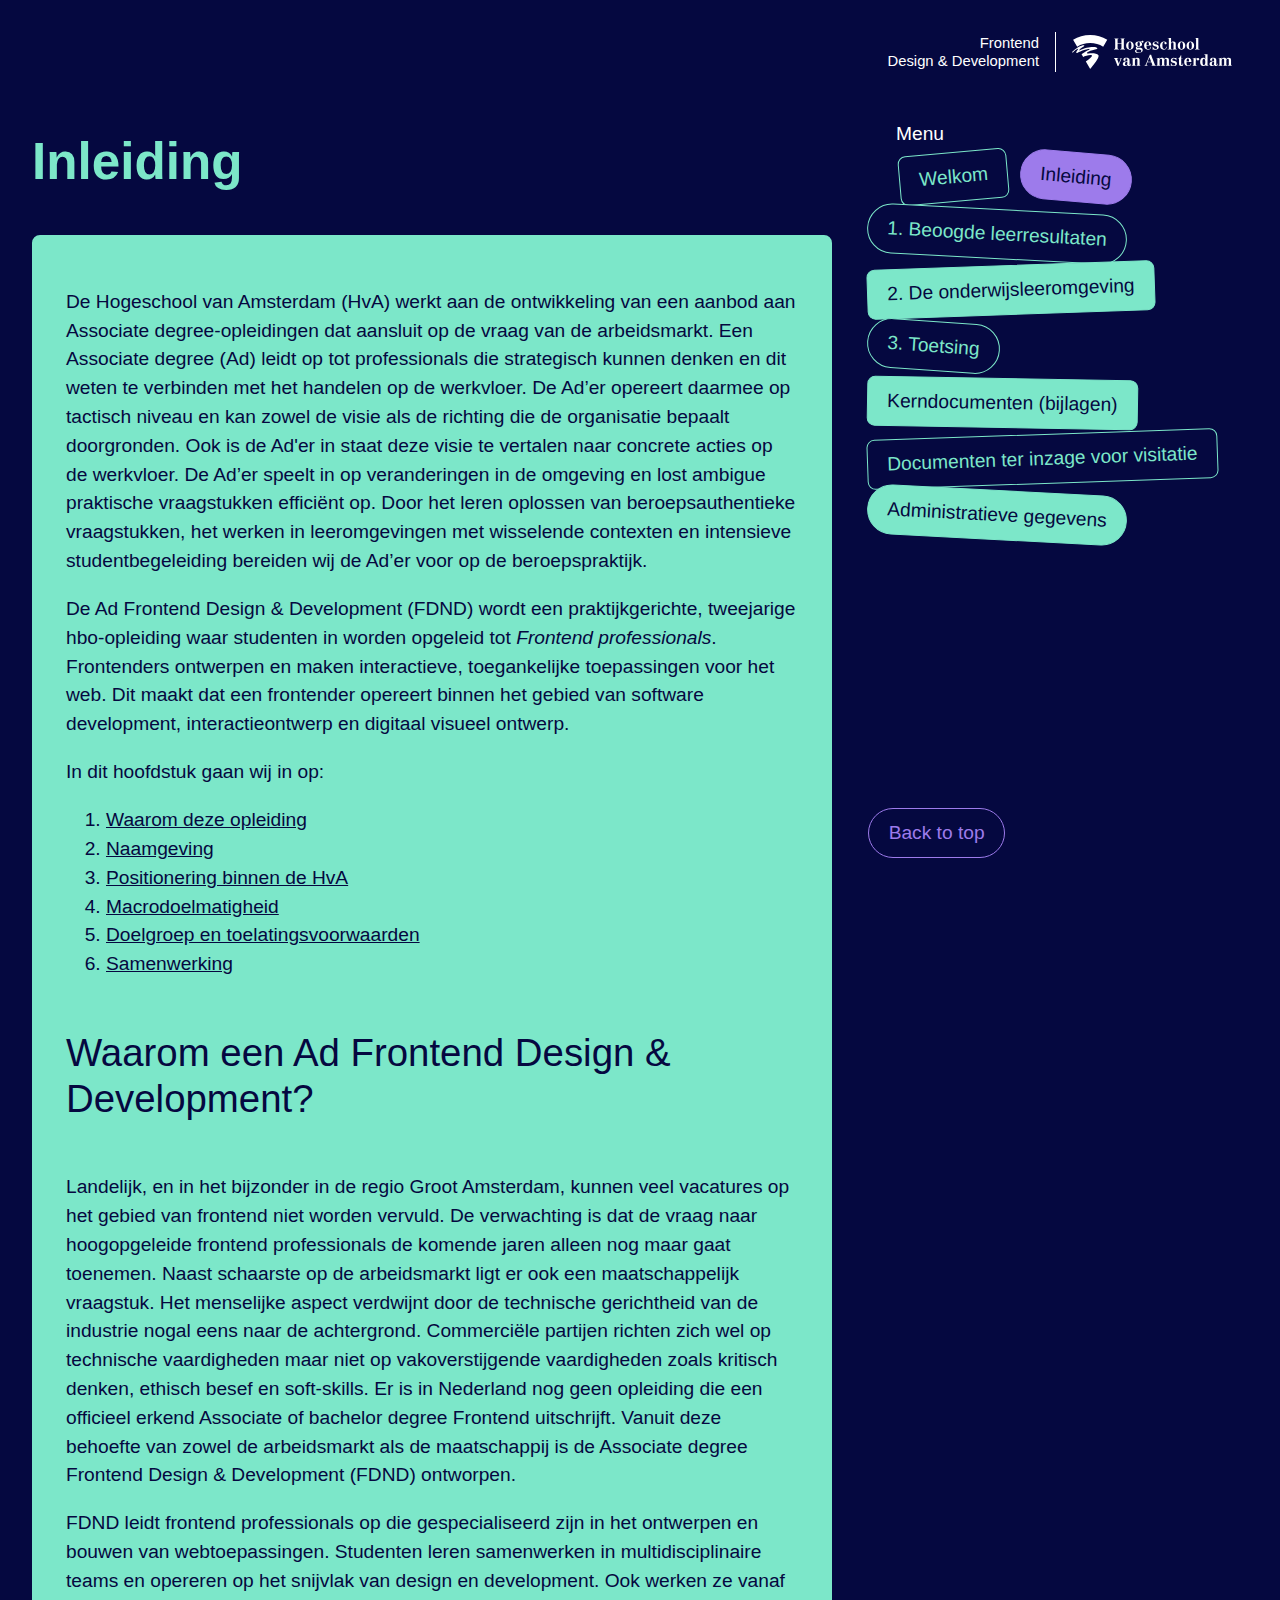
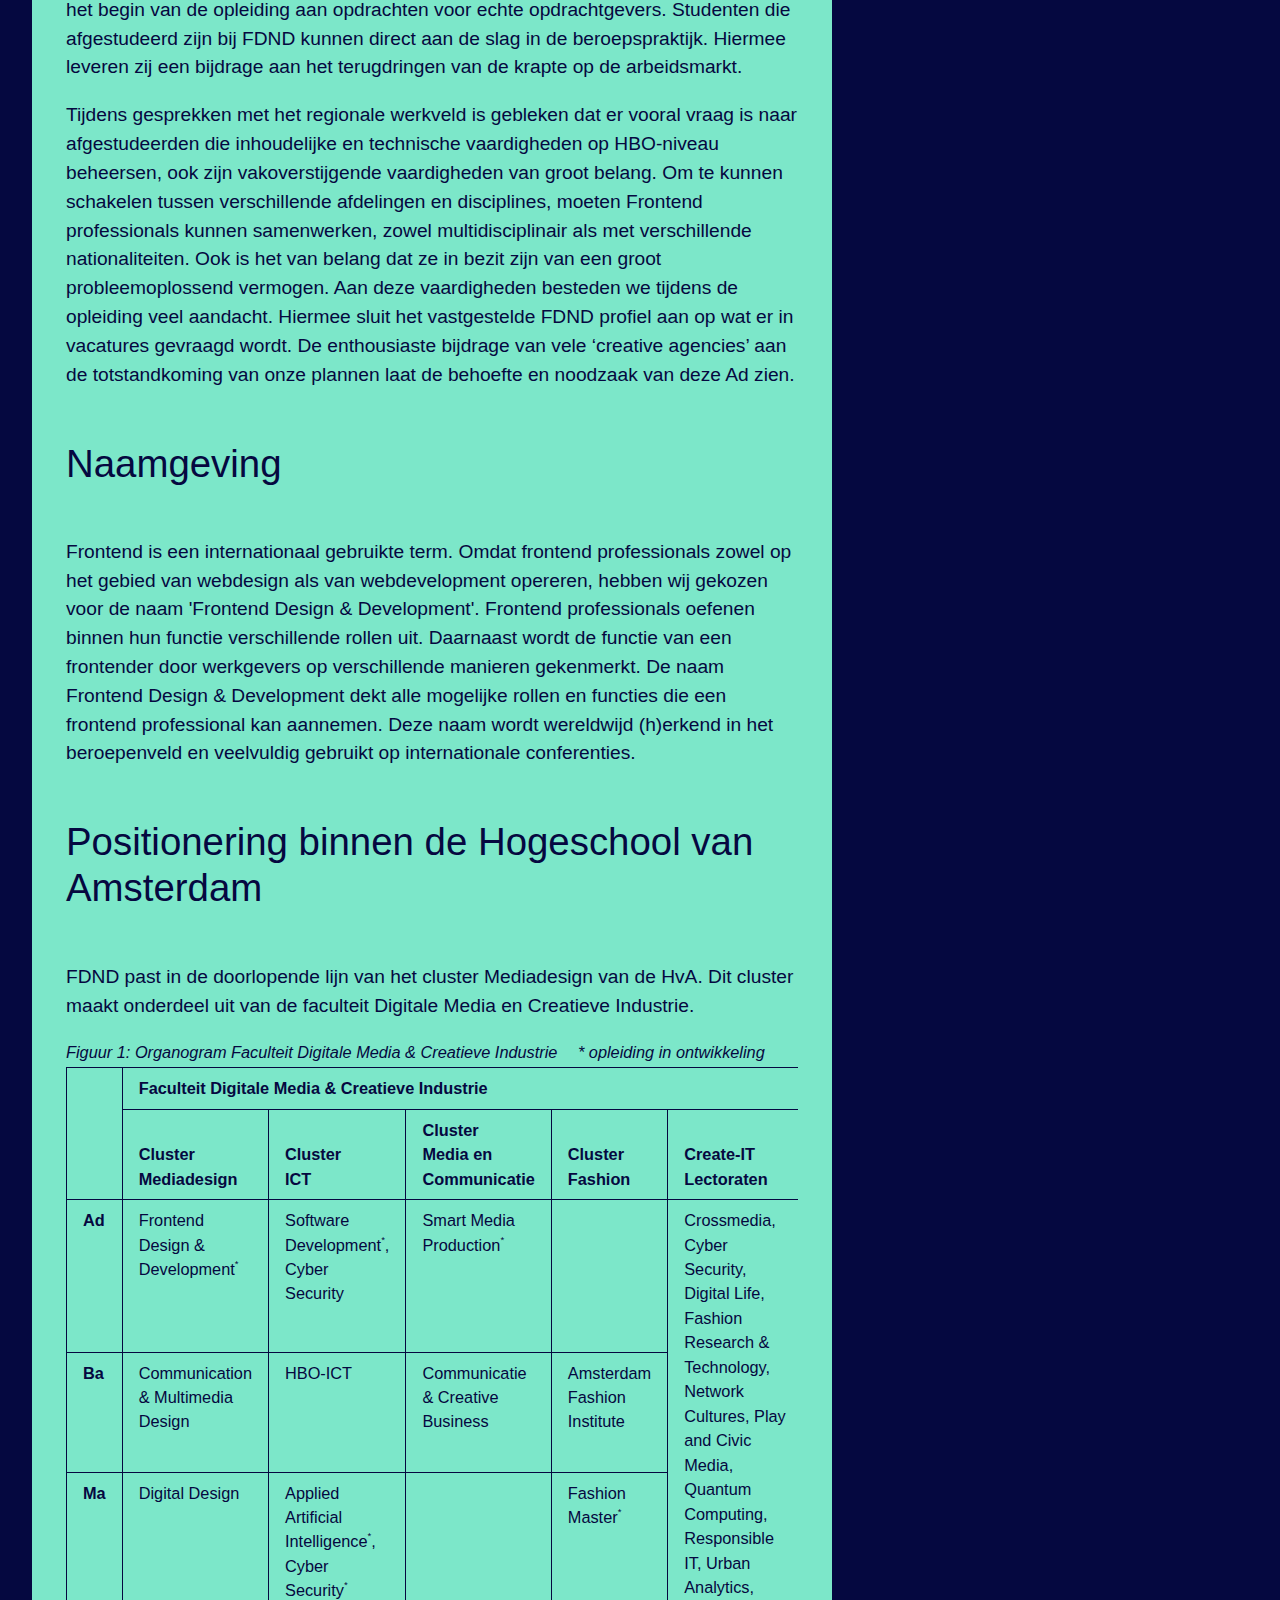
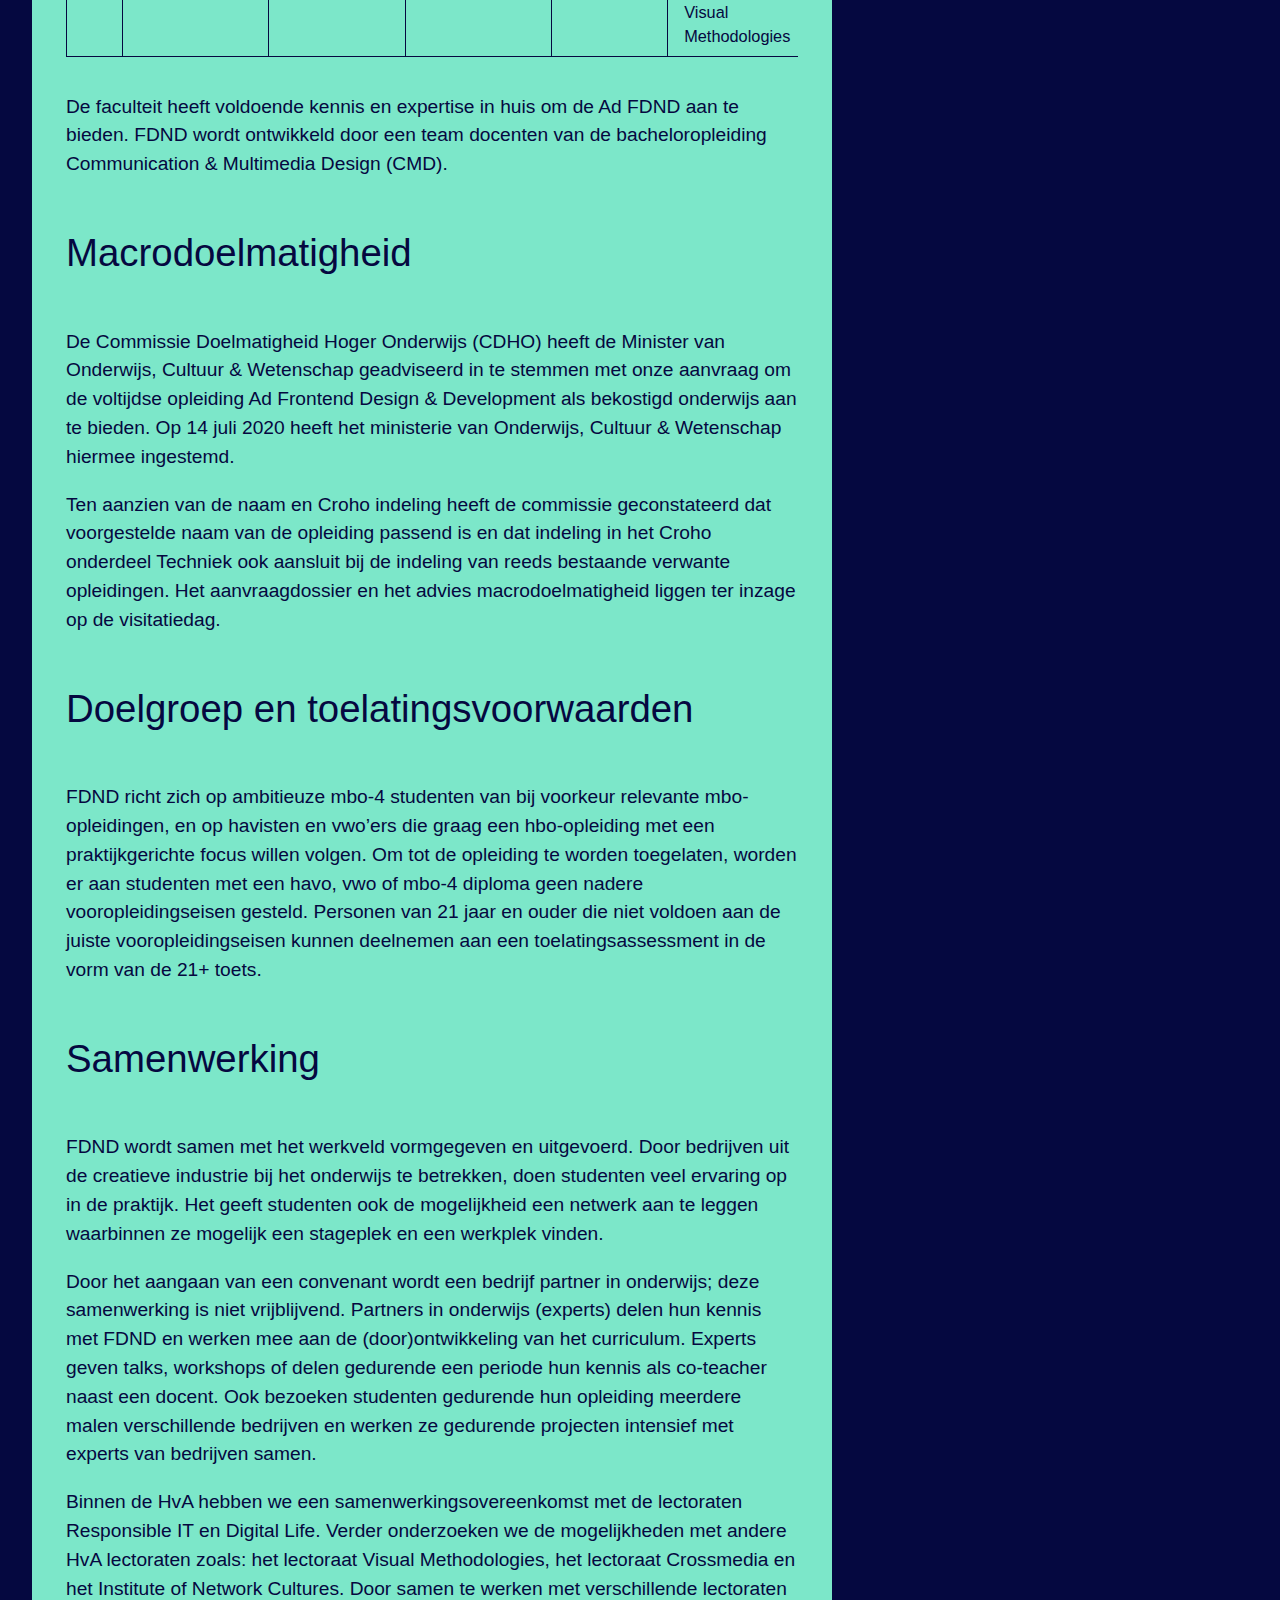
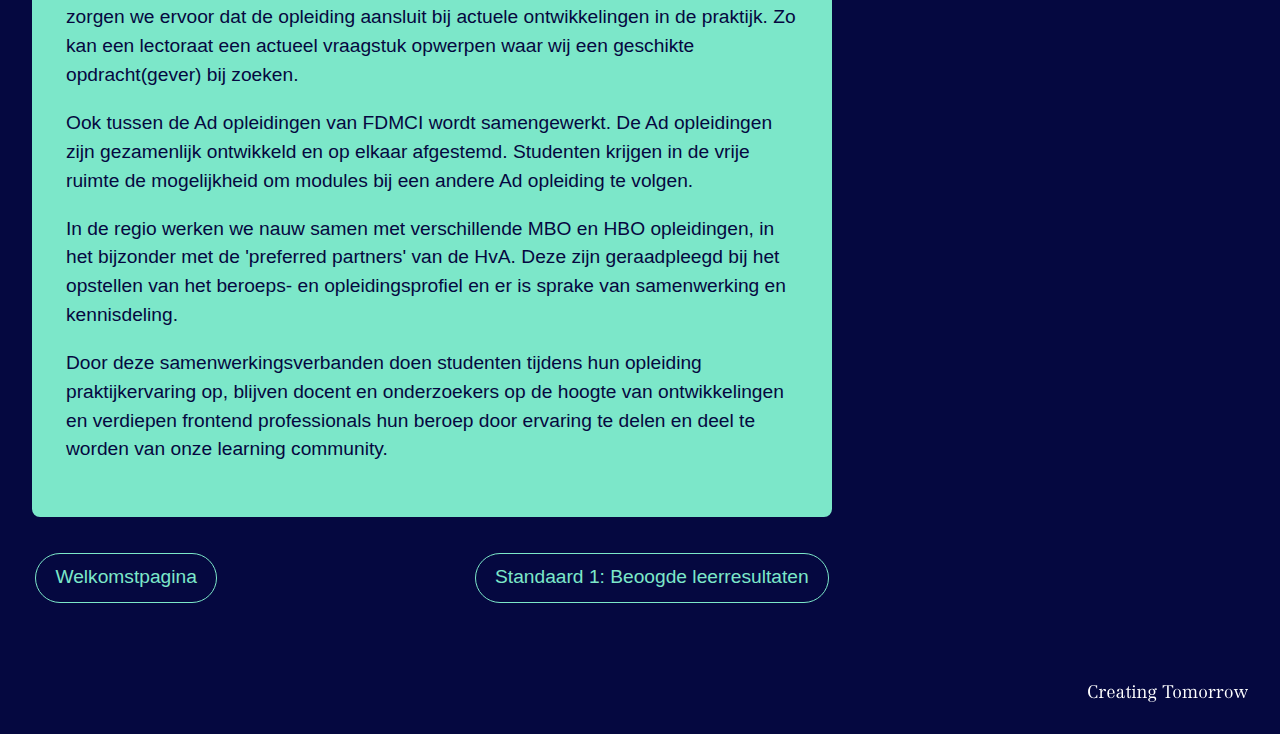
==== commit 5405f3bd: "Removed 'Standaard' from the menu" ====
--- a/inleiding.html
+++ b/inleiding.html
@@ -27,9 +27,9 @@
     <ul>
       <li><a href="index.html">Welkom</a></li>
       <li><a class=active href="inleiding.html">Inleiding</a></li>
-      <li><a href="leerresultaten.html">Standaard 1: Beoogde leerresultaten</a></li>
-      <li><a href="onderwijsleeromgeving.html">Standaard 2: De onderwijsleeromgeving</a></li>
-      <li><a href="toetsing.html">Standaard 3: Toetsing</a></li>
+      <li><a href="leerresultaten.html">1. Beoogde leerresultaten</a></li>
+      <li><a href="onderwijsleeromgeving.html">2. De onderwijsleeromgeving</a></li>
+      <li><a href="toetsing.html">3. Toetsing</a></li>
       <li><a href="kerndocumenten.html">Kerndocumenten (bijlagen)</a></li>
       <li><a href="index.html#visitatie">Documenten ter inzage voor visitatie</a></li>
       <li><a href="index.html#administratieve-gegevens">Administratieve gegevens</a></li>
--- a/public/app.css
+++ b/public/app.css
@@ -29,7 +29,7 @@
 
     /* Creating Tomorrow payoff */
     background-image: url(/assets/hvapayoff.svg);
-    background-position: bottom 1rem right 1rem;
+    background-position: bottom 2rem right 2rem;
     background-repeat: no-repeat;
     background-size: 10rem;
 }
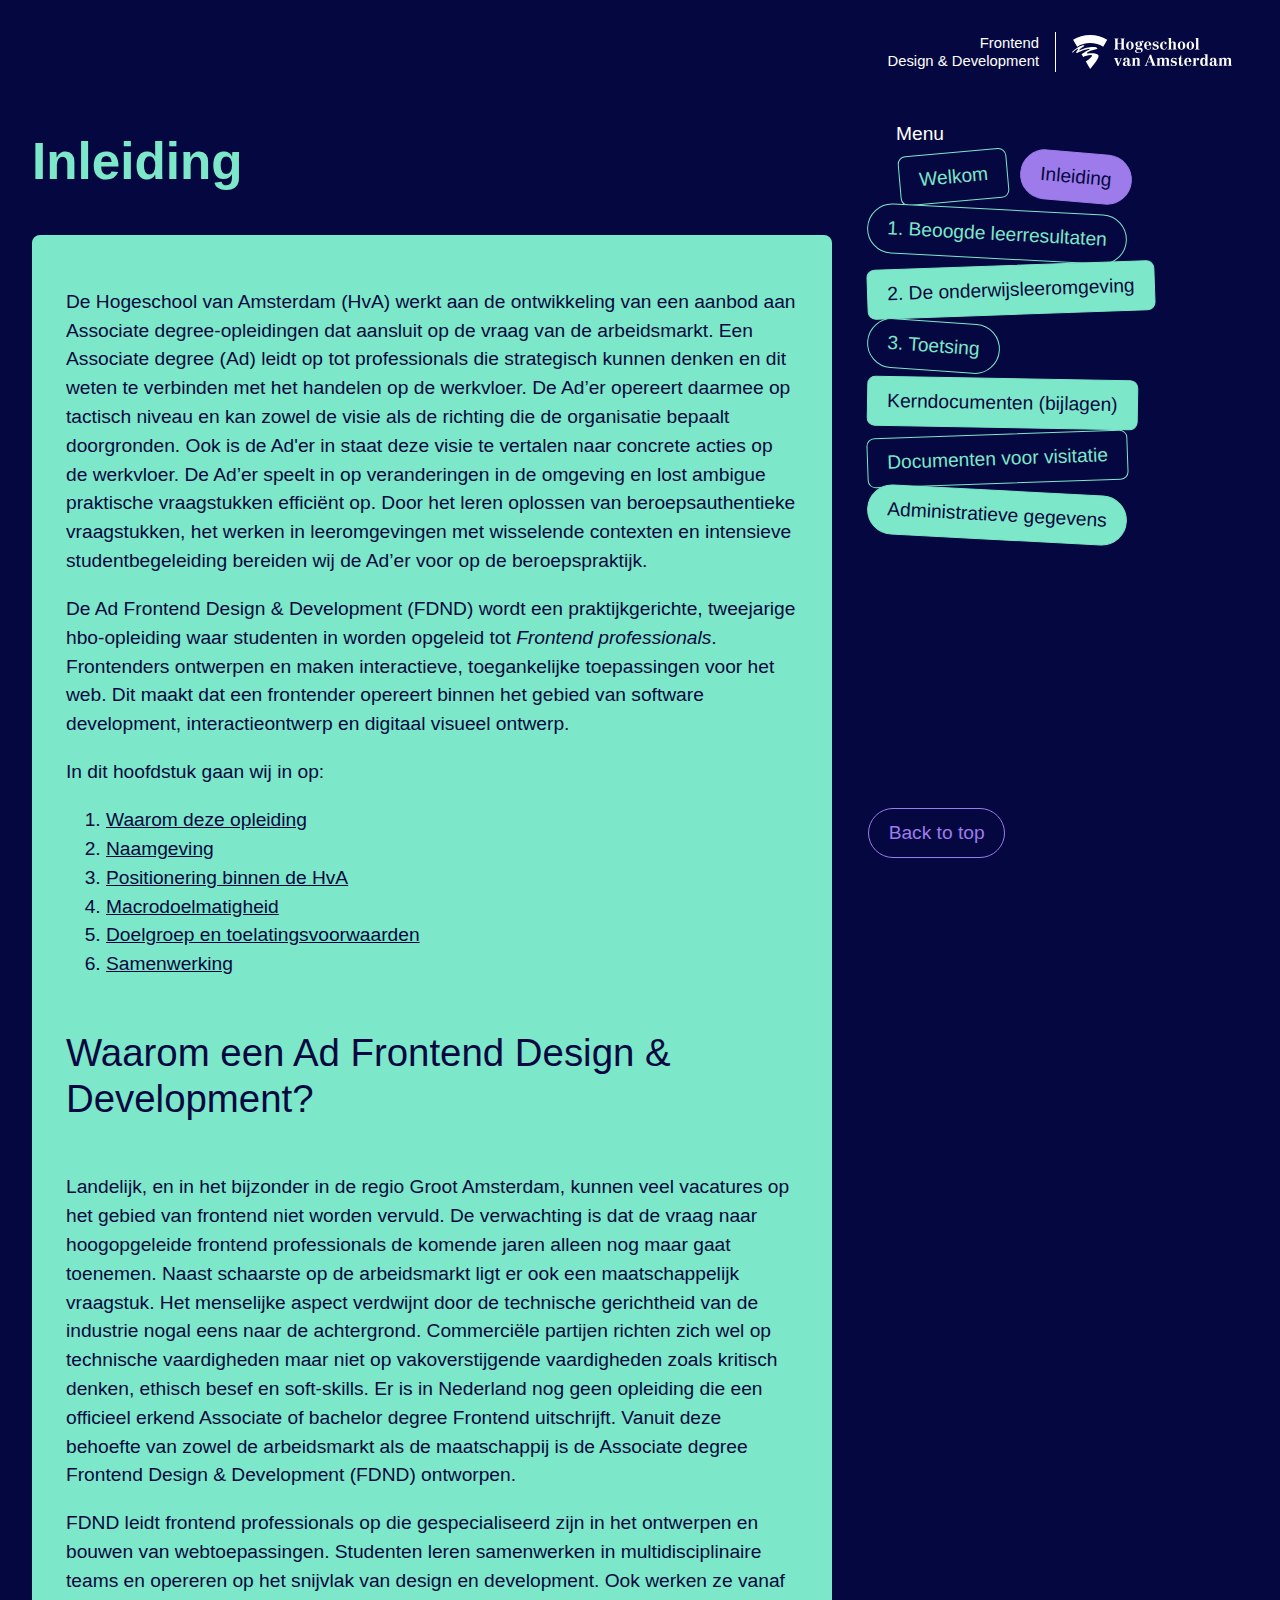
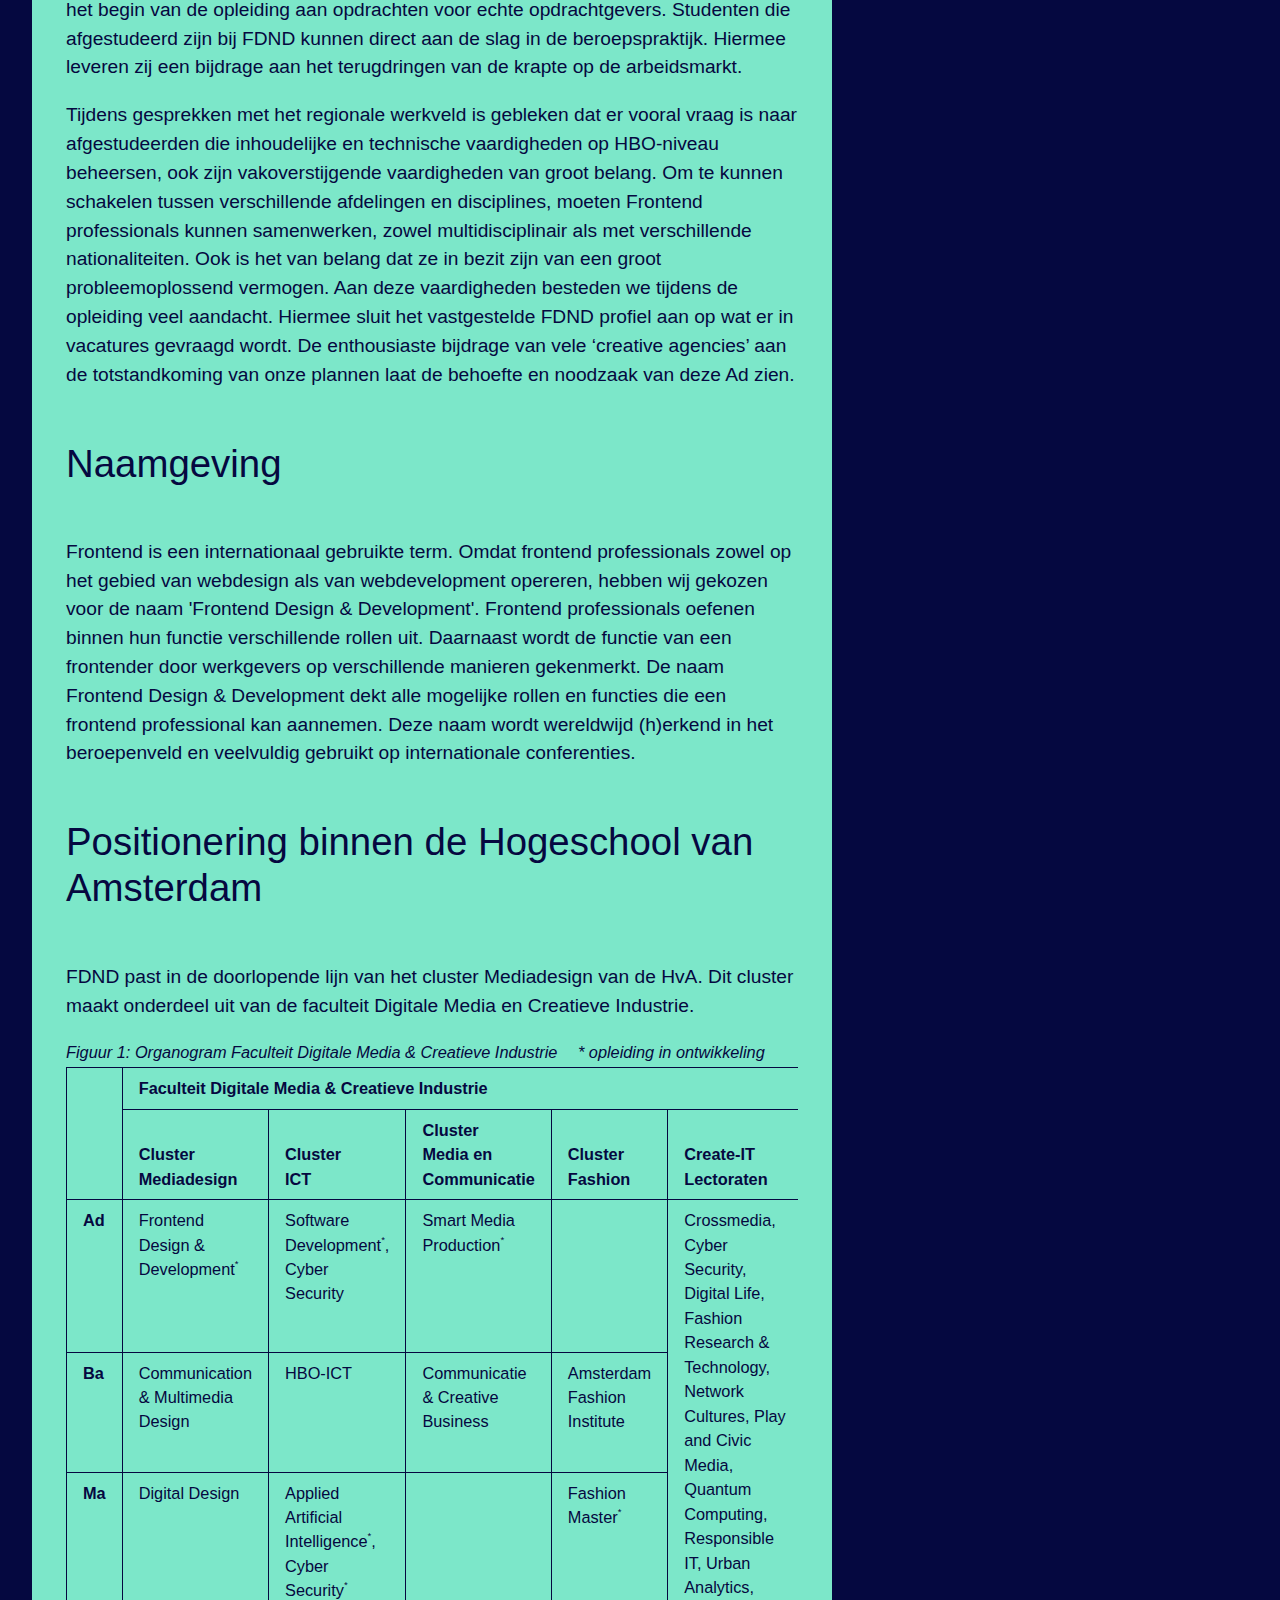
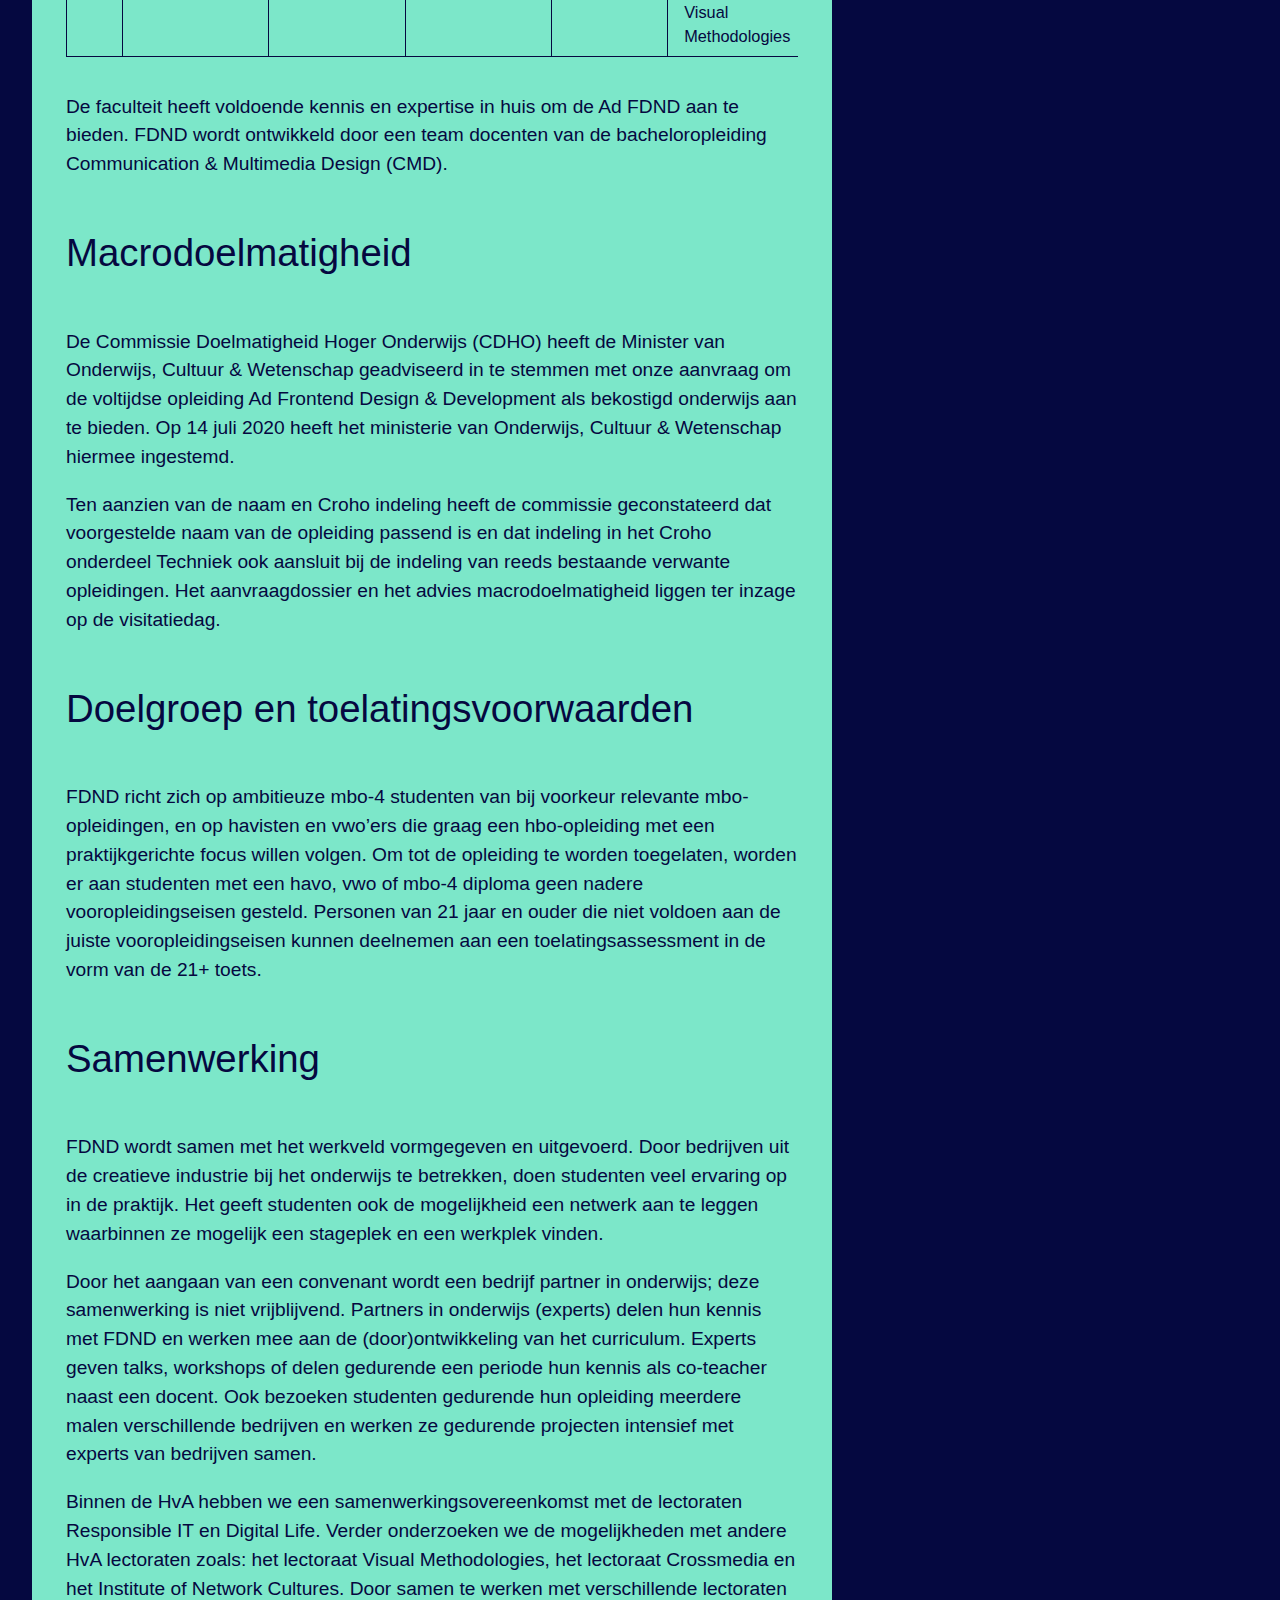
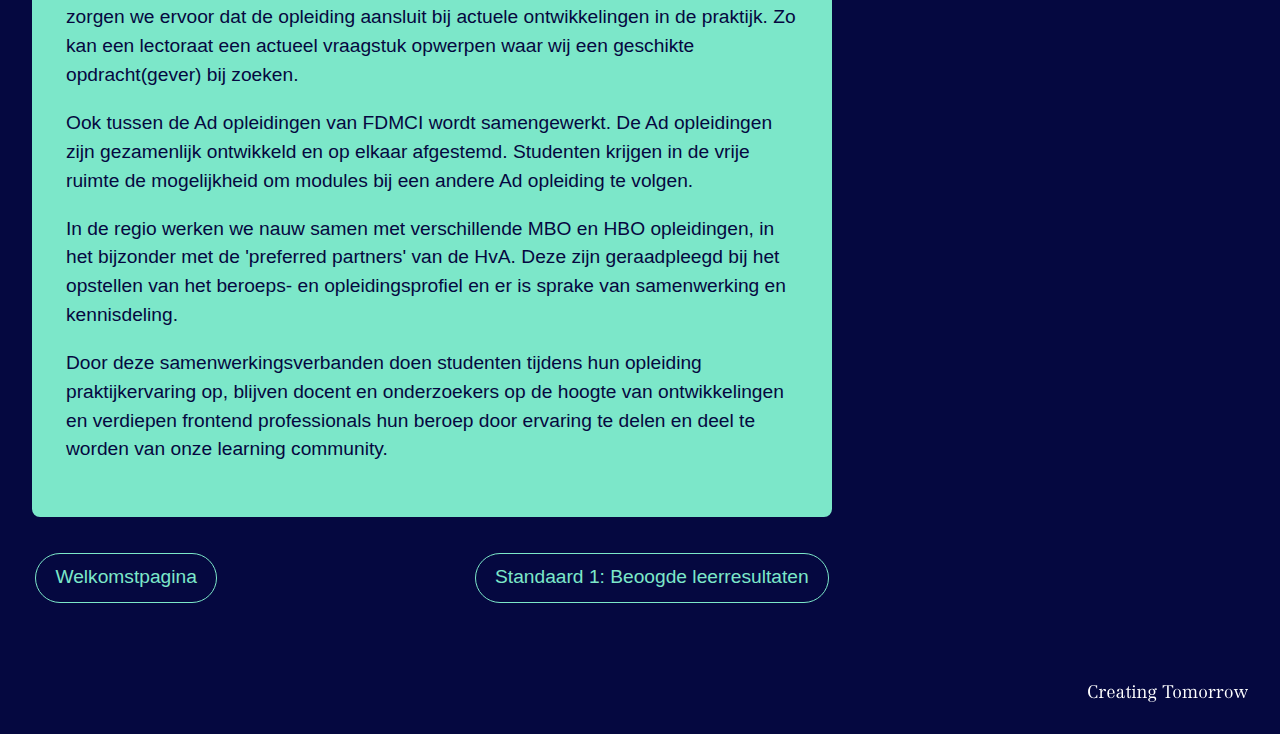
==== commit b0a97ea1: "removed words" ====
--- a/inleiding.html
+++ b/inleiding.html
@@ -31,7 +31,7 @@
       <li><a href="onderwijsleeromgeving.html">2. De onderwijsleeromgeving</a></li>
       <li><a href="toetsing.html">3. Toetsing</a></li>
       <li><a href="kerndocumenten.html">Kerndocumenten (bijlagen)</a></li>
-      <li><a href="index.html#visitatie">Documenten ter inzage voor visitatie</a></li>
+      <li><a href="index.html#visitatie">Documenten voor visitatie</a></li>
       <li><a href="index.html#administratieve-gegevens">Administratieve gegevens</a></li>
     </ul>
     <a href="#">Back to top</a>
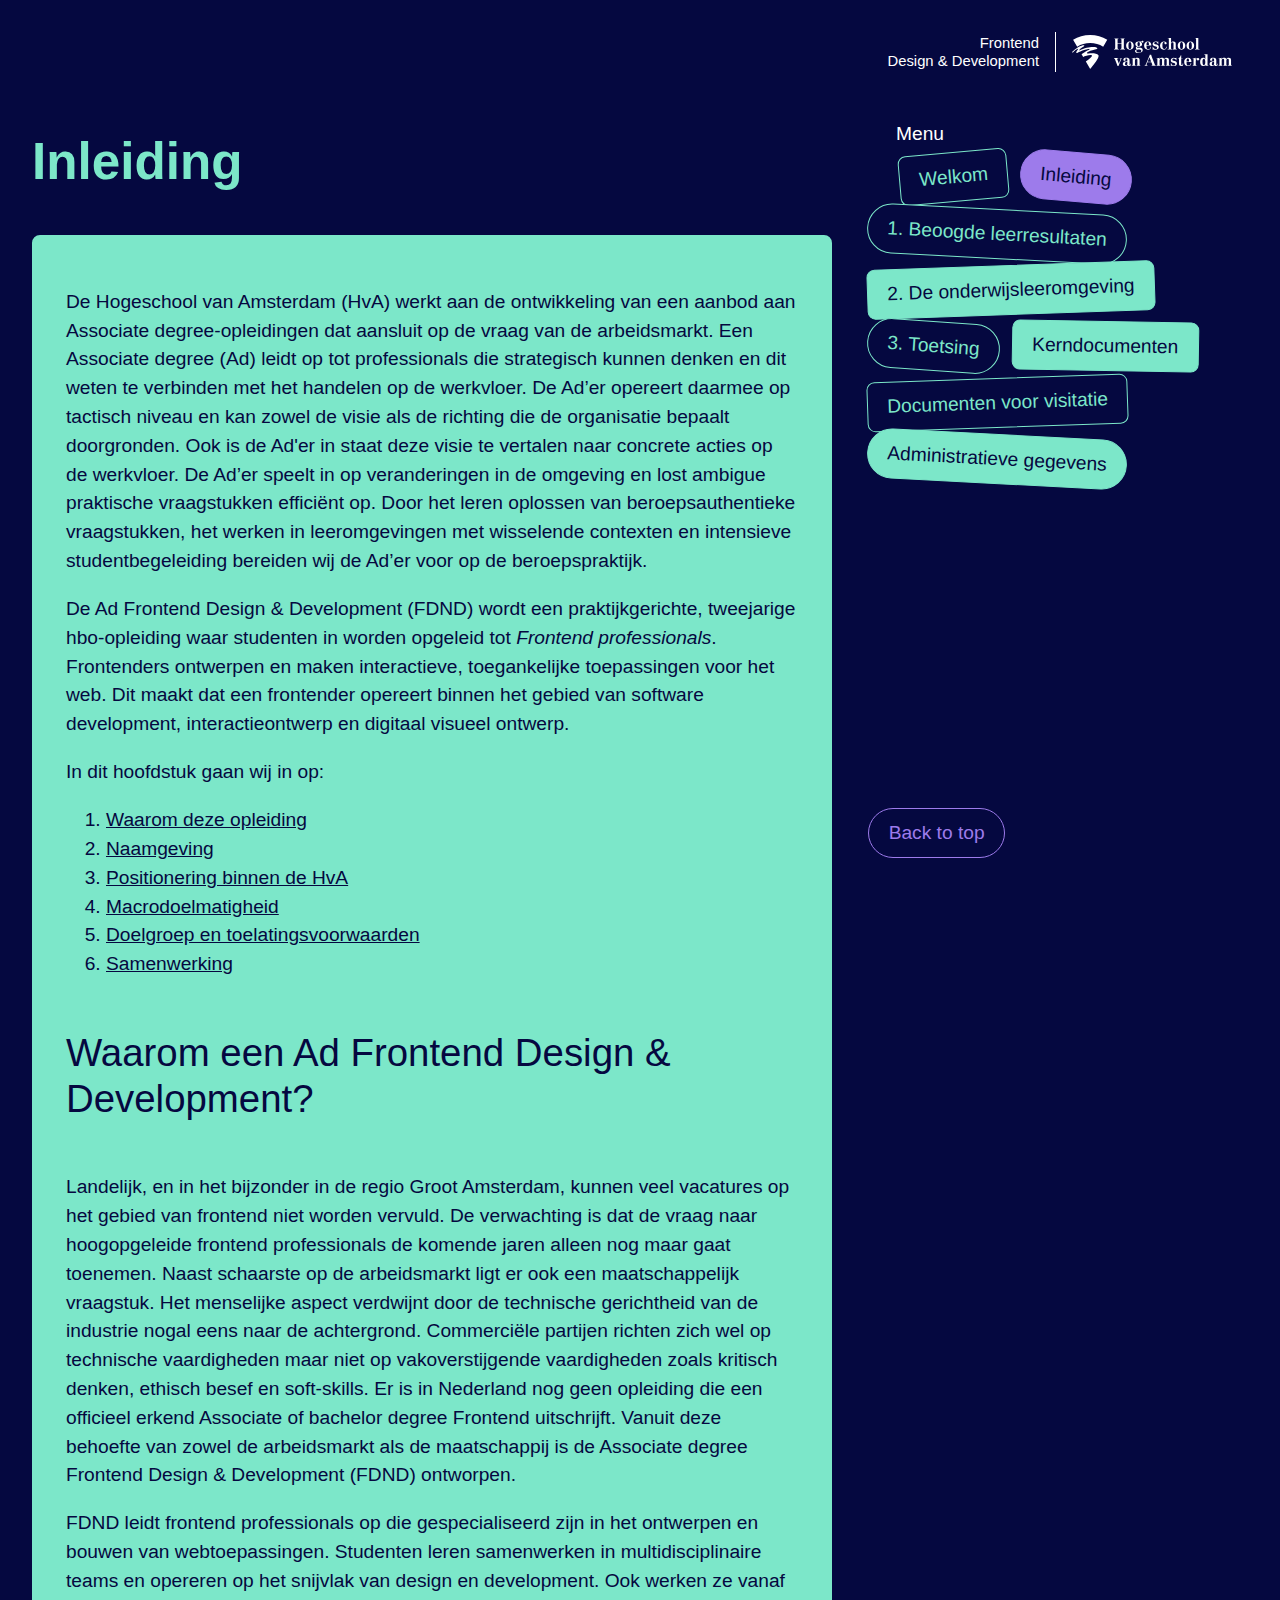
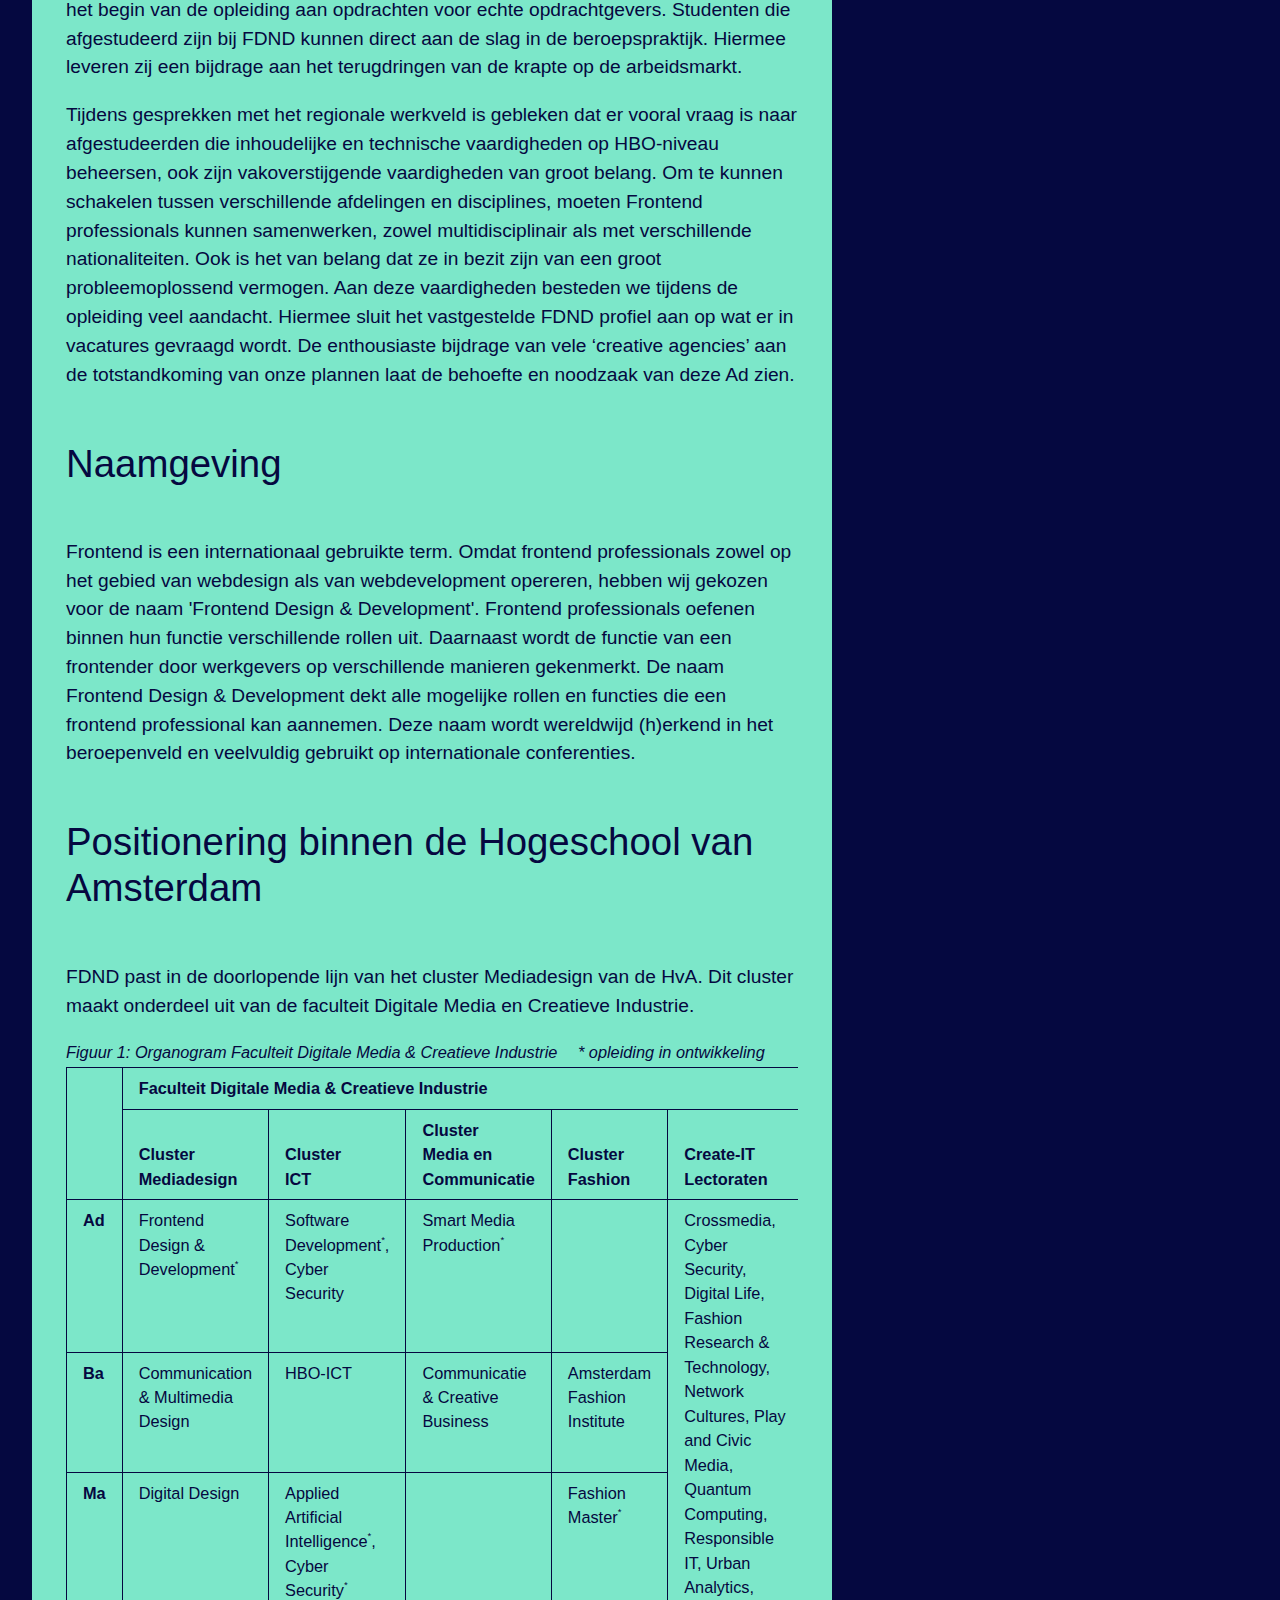
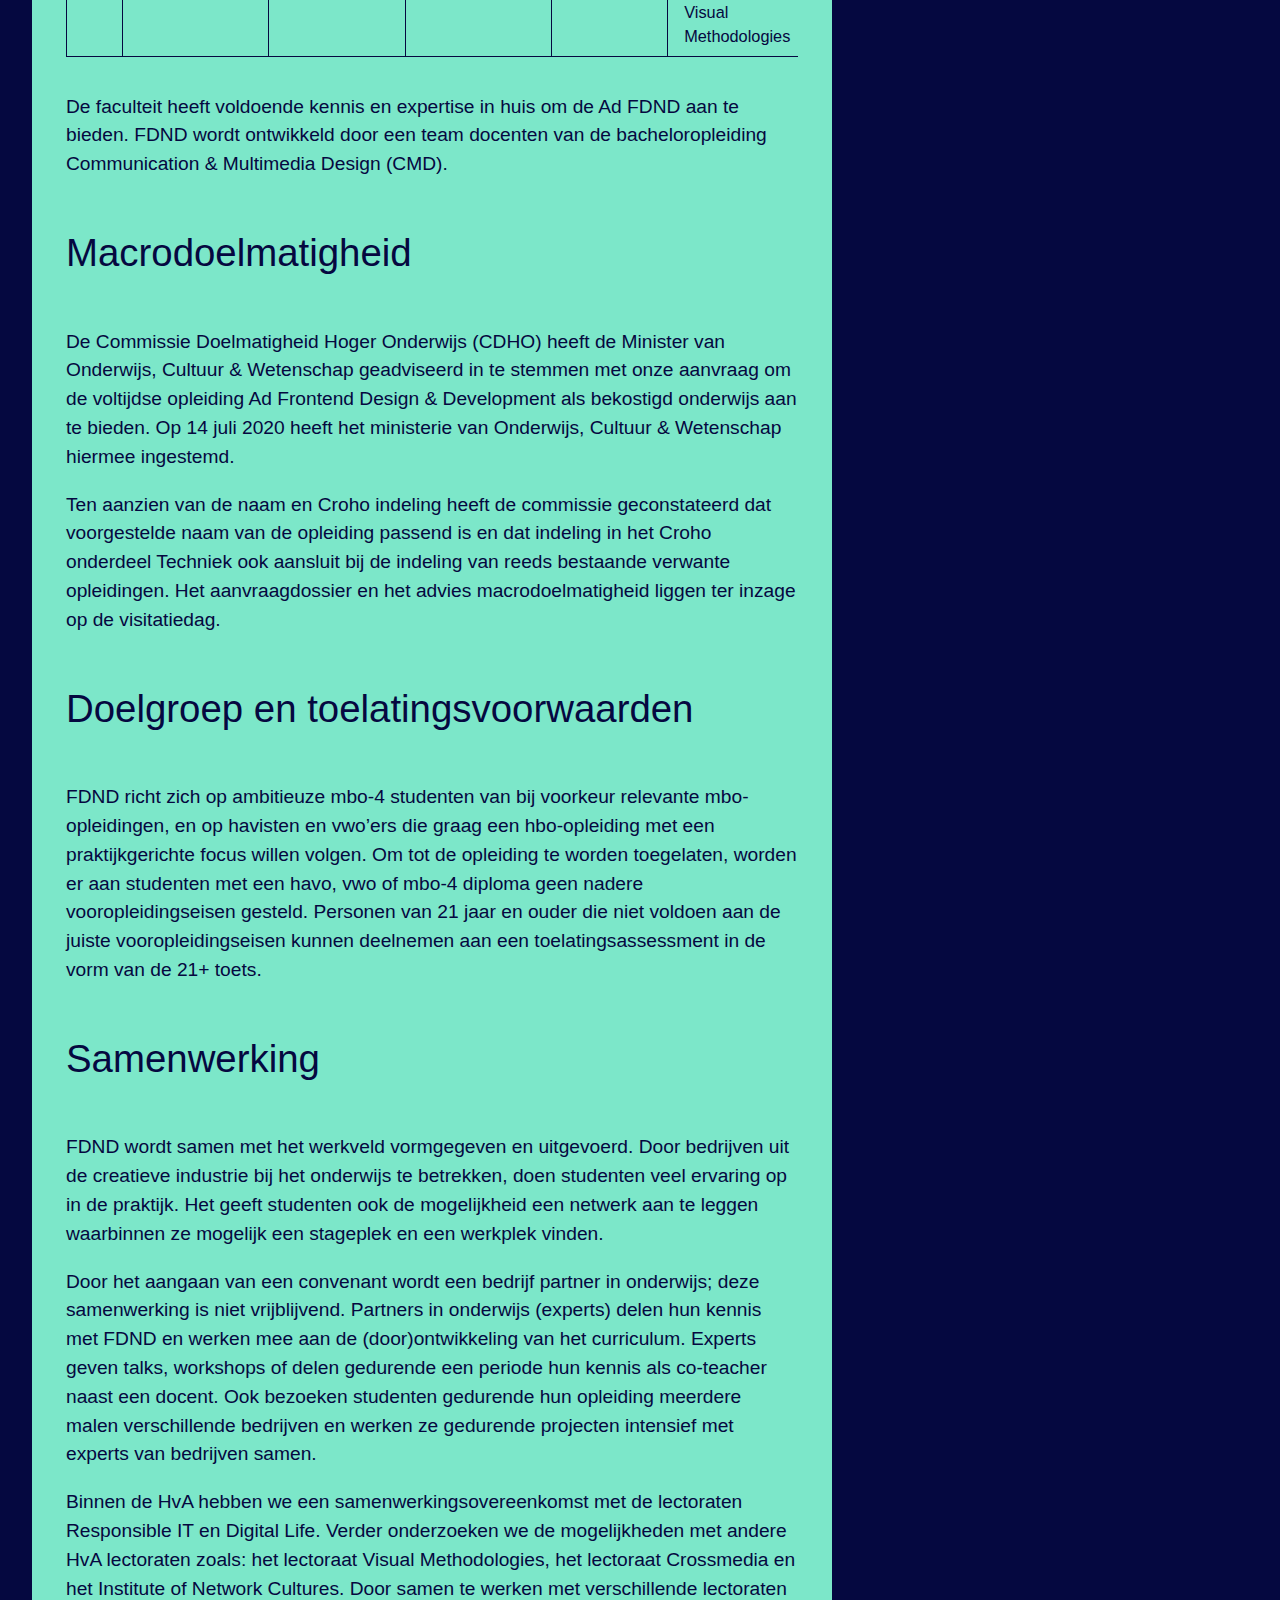
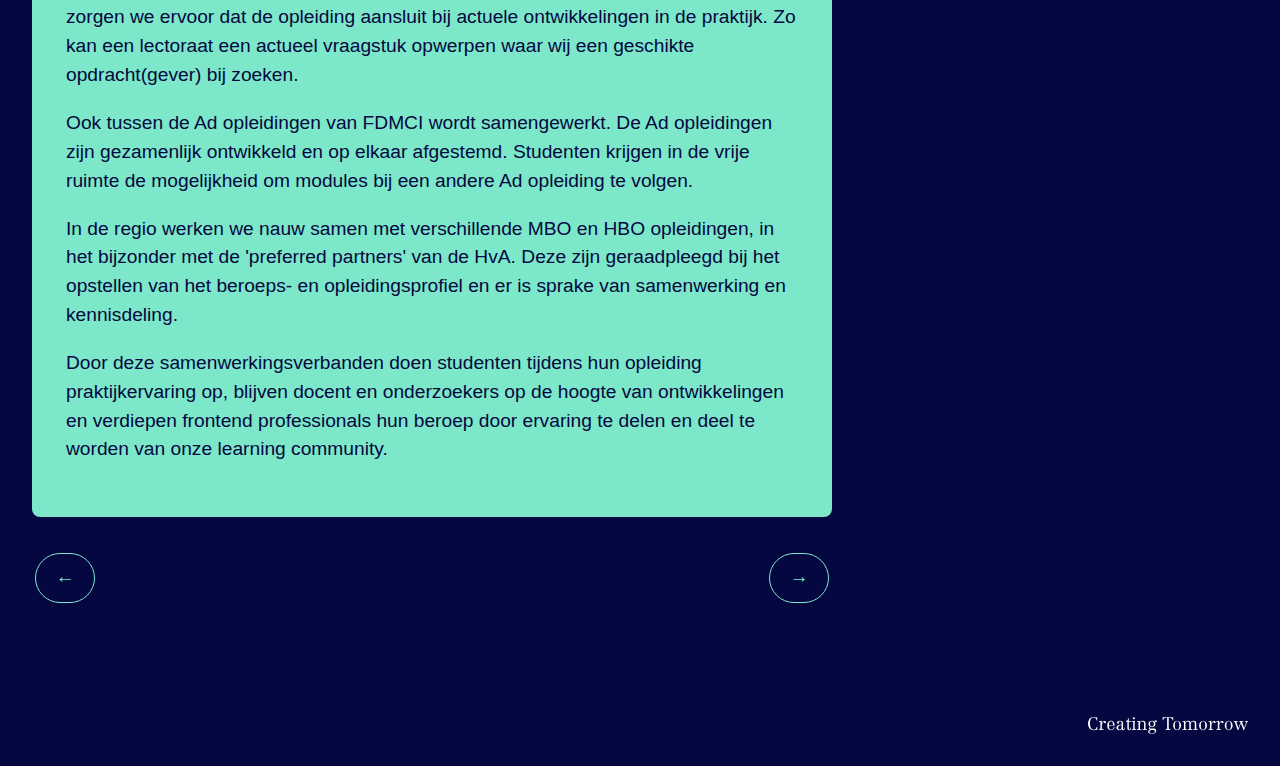
==== commit a052b2a3: "pagina is nu een nav" ====
--- a/inleiding.html
+++ b/inleiding.html
@@ -30,7 +30,7 @@
       <li><a href="leerresultaten.html">1. Beoogde leerresultaten</a></li>
       <li><a href="onderwijsleeromgeving.html">2. De onderwijsleeromgeving</a></li>
       <li><a href="toetsing.html">3. Toetsing</a></li>
-      <li><a href="kerndocumenten.html">Kerndocumenten (bijlagen)</a></li>
+      <li><a href="kerndocumenten.html">Kerndocumenten</a></li>
       <li><a href="index.html#visitatie">Documenten voor visitatie</a></li>
       <li><a href="index.html#administratieve-gegevens">Administratieve gegevens</a></li>
     </ul>
@@ -124,10 +124,10 @@
 
     </article>
 
-    <div id=pagination>
-      <a href="index.html">Welkomstpagina</a>
-      <a href="leerresultaten.html">Standaard 1: Beoogde leerresultaten</a>
-    </div>
+    <nav id=pagination>
+      <a href="index.html" title="Vorige pagina: Welkomstpagina">&larr;</a>
+      <a href="leerresultaten.html" title="Volgende pagina: Standaard 1: Beoogde leerresultaten">&rarr;</a>
+    </nav>
 
    </main>
 
--- a/public/app.css
+++ b/public/app.css
@@ -96,23 +96,23 @@
 }
 
 /* NAVIGATIE */
-nav {
+nav#menu {
     padding: 1rem;
     margin-top: 2rem;
 }
-nav h2{
+nav#menu h2{
     font-size: 1em;
     font-weight: normal;
 }
-nav ul {
+nav#menu ul {
     margin:0; padding:0;
     display: inline;
     list-style:none;
 }
-nav ul li {
+nav#menu ul li {
     display: inline;
 }
-nav a {
+nav#menu a {
     display: inline-block;
     margin: .2rem;
     padding: .6rem 1.2rem;
@@ -123,98 +123,124 @@
     font-weight: normal;
     text-decoration: none;
 }
-nav a:hover,
-nav a:focus {
-    background:var(--highlight-primary);
-    color: var(--secondary);
-}
-nav li:nth-of-type(1) a {
+nav#menu a:hover,
+nav#menu a:focus {
+    background:var(--highlight-primary);
+    color: var(--secondary);
+}
+nav#menu li:nth-of-type(1) a {
     border-radius: var(--radius);
     transform-origin: center center;
     transform: rotate(-5deg);
 }
-nav li:nth-of-type(2) a {
+nav#menu li:nth-of-type(2) a {
     transform-origin: center center;
     transform: rotate(5deg);
     background:var(--highlight-primary);
     color: var(--secondary);
 }
-nav li:nth-of-type(2) a:hover,
-nav li:nth-of-type(2) a:focus {
-    background:var(--secondary);
-    color: var(--highlight-primary);
-}
-nav li:nth-of-type(3) a {
+nav#menu li:nth-of-type(2) a:hover,
+nav#menu li:nth-of-type(2) a:focus {
+    background:var(--secondary);
+    color: var(--highlight-primary);
+}
+nav#menu li:nth-of-type(3) a {
     transform-origin: center center;
     transform: rotate(3deg);
 }
-nav li:nth-of-type(4) a {
+nav#menu li:nth-of-type(4) a {
     border-radius: var(--radius);
     transform-origin: center center;
     transform: rotate(-2deg);
     background:var(--highlight-primary);
     color: var(--secondary);
 }
-nav li:nth-of-type(4) a:hover,
-nav li:nth-of-type(4) a:focus {
-    background:var(--secondary);
-    color: var(--highlight-primary);
-}
-nav li:nth-of-type(5) a {
+nav#menu li:nth-of-type(4) a:hover,
+nav#menu li:nth-of-type(4) a:focus {
+    background:var(--secondary);
+    color: var(--highlight-primary);
+}
+nav#menu li:nth-of-type(5) a {
     transform-origin: center center;
     transform: rotate(4deg);
 }
-nav li:nth-of-type(6) a {
+nav#menu li:nth-of-type(6) a {
     border-radius: var(--radius);
     background:var(--highlight-primary);
     color: var(--secondary);
     transform-origin: center center;
     transform: rotate(1deg);
 }
-nav li:nth-of-type(6) a:hover,
-nav li:nth-of-type(6) a:focus {
-    background:var(--secondary);
-    color: var(--highlight-primary);
-}
-nav li:nth-of-type(7) a {
+nav#menu li:nth-of-type(6) a:hover,
+nav#menu li:nth-of-type(6) a:focus {
+    background:var(--secondary);
+    color: var(--highlight-primary);
+}
+nav#menu li:nth-of-type(7) a {
     border-radius: var(--radius);
     transform-origin: center center;
     transform: rotate(-2deg);
 }
-nav li:nth-of-type(8) a {
+nav#menu li:nth-of-type(8) a {
     background:var(--highlight-primary);
     color: var(--secondary);
     transform-origin: center center;
     transform: rotate(3deg);
 }
-nav li:nth-of-type(8) a:hover,
-nav li:nth-of-type(8) a:focus {
-    background:var(--secondary);
-    color: var(--highlight-primary);
-}
-
-nav li:nth-of-type(1) a.active,
-nav li:nth-of-type(2) a.active,
-nav li:nth-of-type(3) a.active,
-nav li:nth-of-type(4) a.active,
-nav li:nth-of-type(5) a.active,
-nav li:nth-of-type(6) a.active,
-nav li:nth-of-type(7) a.active,
-nav li:nth-of-type(8) a.active {
+nav#menu li:nth-of-type(8) a:hover,
+nav#menu li:nth-of-type(8) a:focus {
+    background:var(--secondary);
+    color: var(--highlight-primary);
+}
+
+nav#menu li:nth-of-type(1) a.active,
+nav#menu li:nth-of-type(2) a.active,
+nav#menu li:nth-of-type(3) a.active,
+nav#menu li:nth-of-type(4) a.active,
+nav#menu li:nth-of-type(5) a.active,
+nav#menu li:nth-of-type(6) a.active,
+nav#menu li:nth-of-type(7) a.active,
+nav#menu li:nth-of-type(8) a.active {
     background: var(--highlight-secondary);
     border-color: var(--highlight-secondary);
     color: var(--secondary);
 }
-nav > a {
+nav#menu > a {
     position: fixed;
     bottom: 2em;
     right: 1em;
     color: var(--highlight-secondary);
     border-color: var(--highlight-secondary);
 }
-nav > a:hover,
-nav > a:focus {
+nav#menu > a:hover,
+nav#menu > a:focus {
     background: var(--highlight-secondary);
+    color: var(--secondary);
+}
+
+/* PAGINATION */
+nav#pagination{
+    margin: 0; 
+    padding: 0.5rem;
+    display: flex;
+    justify-content:space-between;
+    align-items: center;
+    flex-wrap: wrap;
+}
+nav#pagination a{
+    display: inline-block;
+    margin: .2rem;
+    padding: .6rem 1.2rem;
+    background:var(--secondary);
+    color: var(--highlight-primary);
+    border: 1px solid var(--highlight-primary);
+    border-radius: var(--pill);
+    font-weight: normal;
+    text-decoration: none;
+}
+nav#pagination a:hover,
+nav#pagination a:focus {
+    background:var(--highlight-primary);
     color: var(--secondary);
 }
 
@@ -231,19 +257,14 @@
 }
 article h2 {
     color:var(--highlight-primary);
-    /font-size: 2.8rem;
     font-size: 3.2rem;
     line-height: 1.2;
 }
 article h3 {
-    /color: var(--highlight-primary);
-    /background: var(--secondary);
-    color: var(--secondary);
-    
-    border-radius: var(--radius);
-    /padding: 1.5rem;
+    color: var(--secondary);    
+    border-radius: var(--radius);
     margin: 3.2rem 0;
-    /width: fit-content;
+
     /* check! */
     font-size: 2.4rem;
     font-weight: normal;
@@ -279,31 +300,6 @@
     background-repeat: no-repeat;
     color: var(--highlight-primary);
 }
-/* pagination */
-div#pagination{
-    margin: 0; 
-    padding: 0.5rem;
-    display: flex;
-    justify-content:space-between;
-    align-items: center;
-    flex-wrap: wrap;
-}
-div#pagination a{
-    display: inline-block;
-    margin: .2rem;
-    padding: .6rem 1.2rem;
-    background:var(--secondary);
-    color: var(--highlight-primary);
-    border: 1px solid var(--highlight-primary);
-    border-radius: var(--pill);
-    font-weight: normal;
-    text-decoration: none;
-}
-div#pagination a:hover,
-div#pagination a:focus {
-    background:var(--highlight-primary);
-    color: var(--secondary);
-}
 
 /* TABLES */
 table {
@@ -338,7 +334,7 @@
     padding: 0;
     font-size: .6rem;
 }
-table#leerresultaten tbody th {
+table.leerresultaten tbody th {
     white-space: nowrap;
     vertical-align: top;
 }
@@ -357,7 +353,8 @@
 footer {
     display:flex;
     justify-content: flex-end;
-    margin-top: 4rem;
+    align-items: flex-end;
+    margin-top: 6rem;
     padding:1rem 0 1rem 1rem;
 }
 
@@ -380,21 +377,21 @@
     }
     article { padding: 1rem;}
     article > div { padding: 2rem;}
-    div#pagination{ padding: 1rem;}
-    nav {
+    nav#pagination{ padding: 1rem;}
+    nav#menu {
         /* display: inline-block; */
         grid-area: nav;
     }
-    nav > a {
+    nav#menu > a {
         right: 17rem;
     }
-    nav h2 {
+    nav#menu h2 {
         margin:0 0 0 2rem;
     }
-    nav ul {
+    nav#menu ul {
         padding:0 2rem
     }
-    nav ul li {
+    nav#menu ul li {
         white-space: nowrap;
     }
     footer {
@@ -411,7 +408,7 @@
             "main nav ."
             "footer footer footer";
     }
-    nav > a {
+    nav#menu > a {
         left: 62rem;
         right: auto;
     }
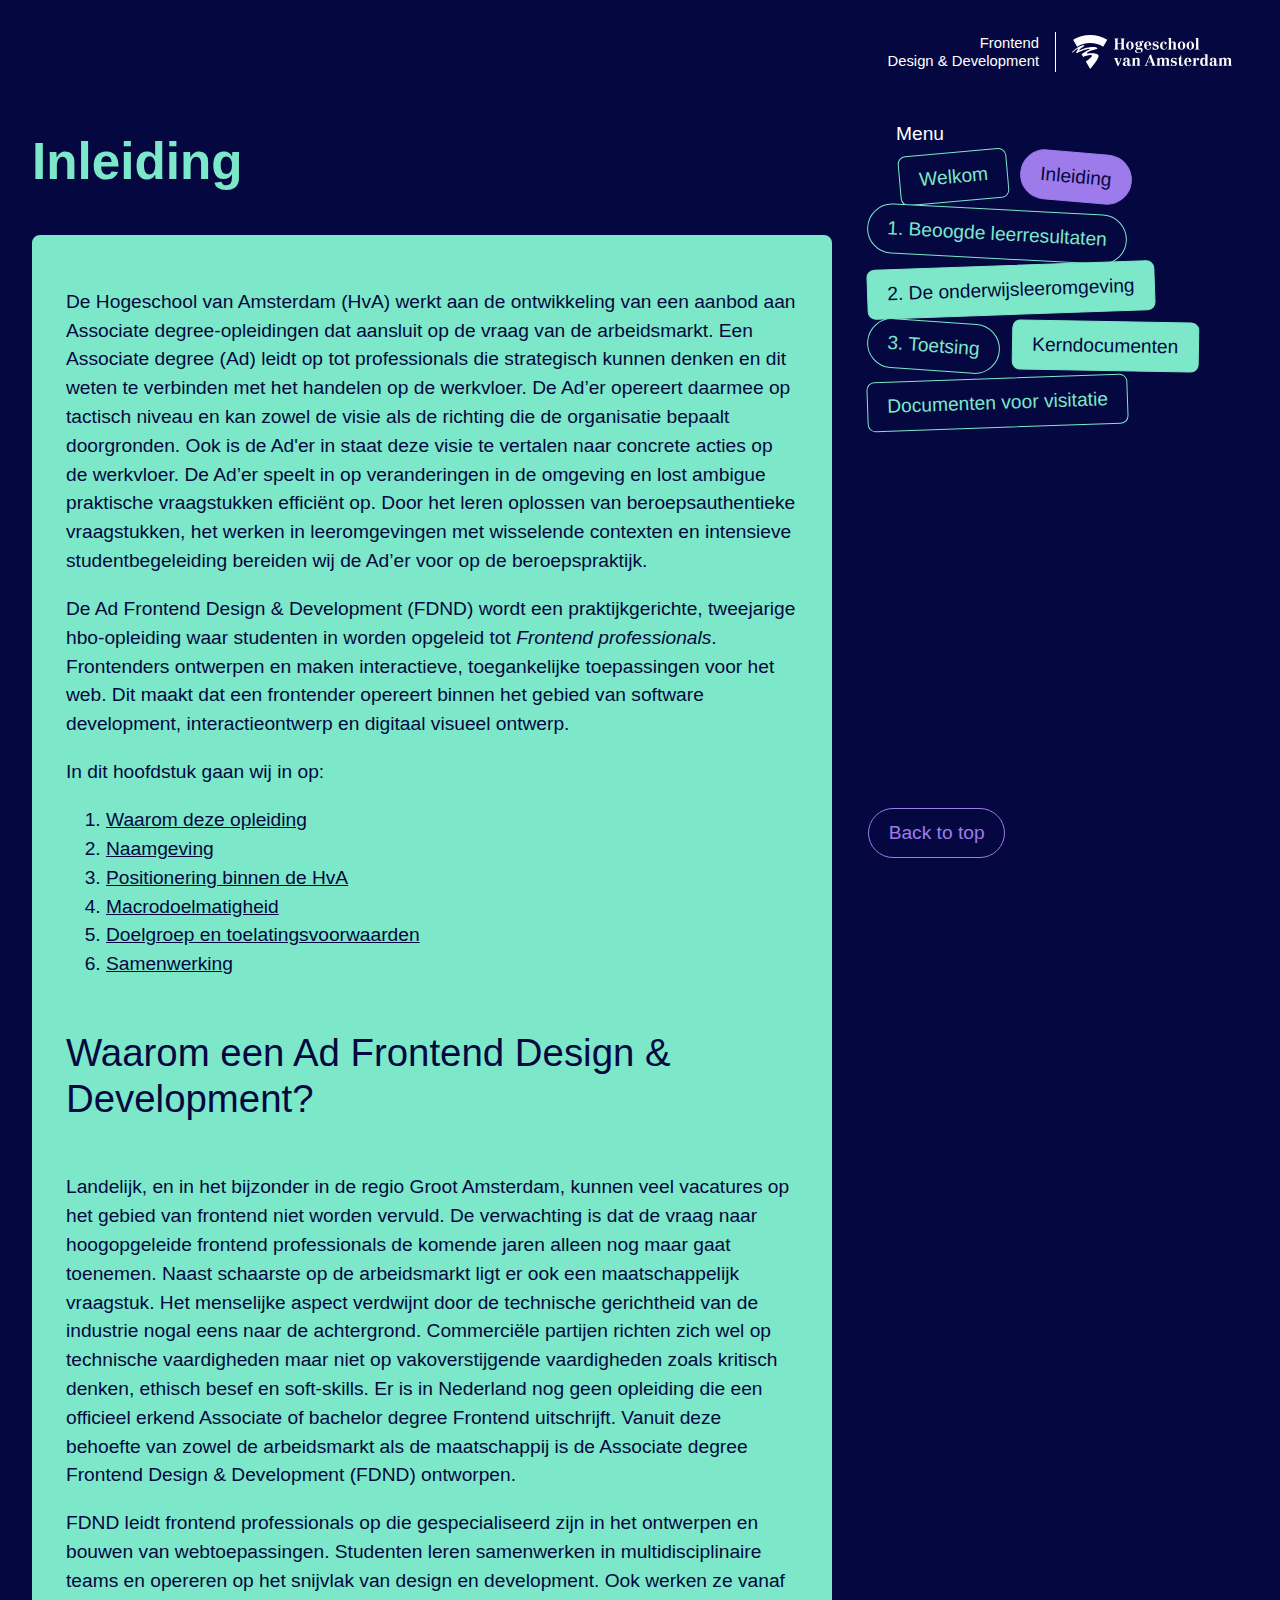
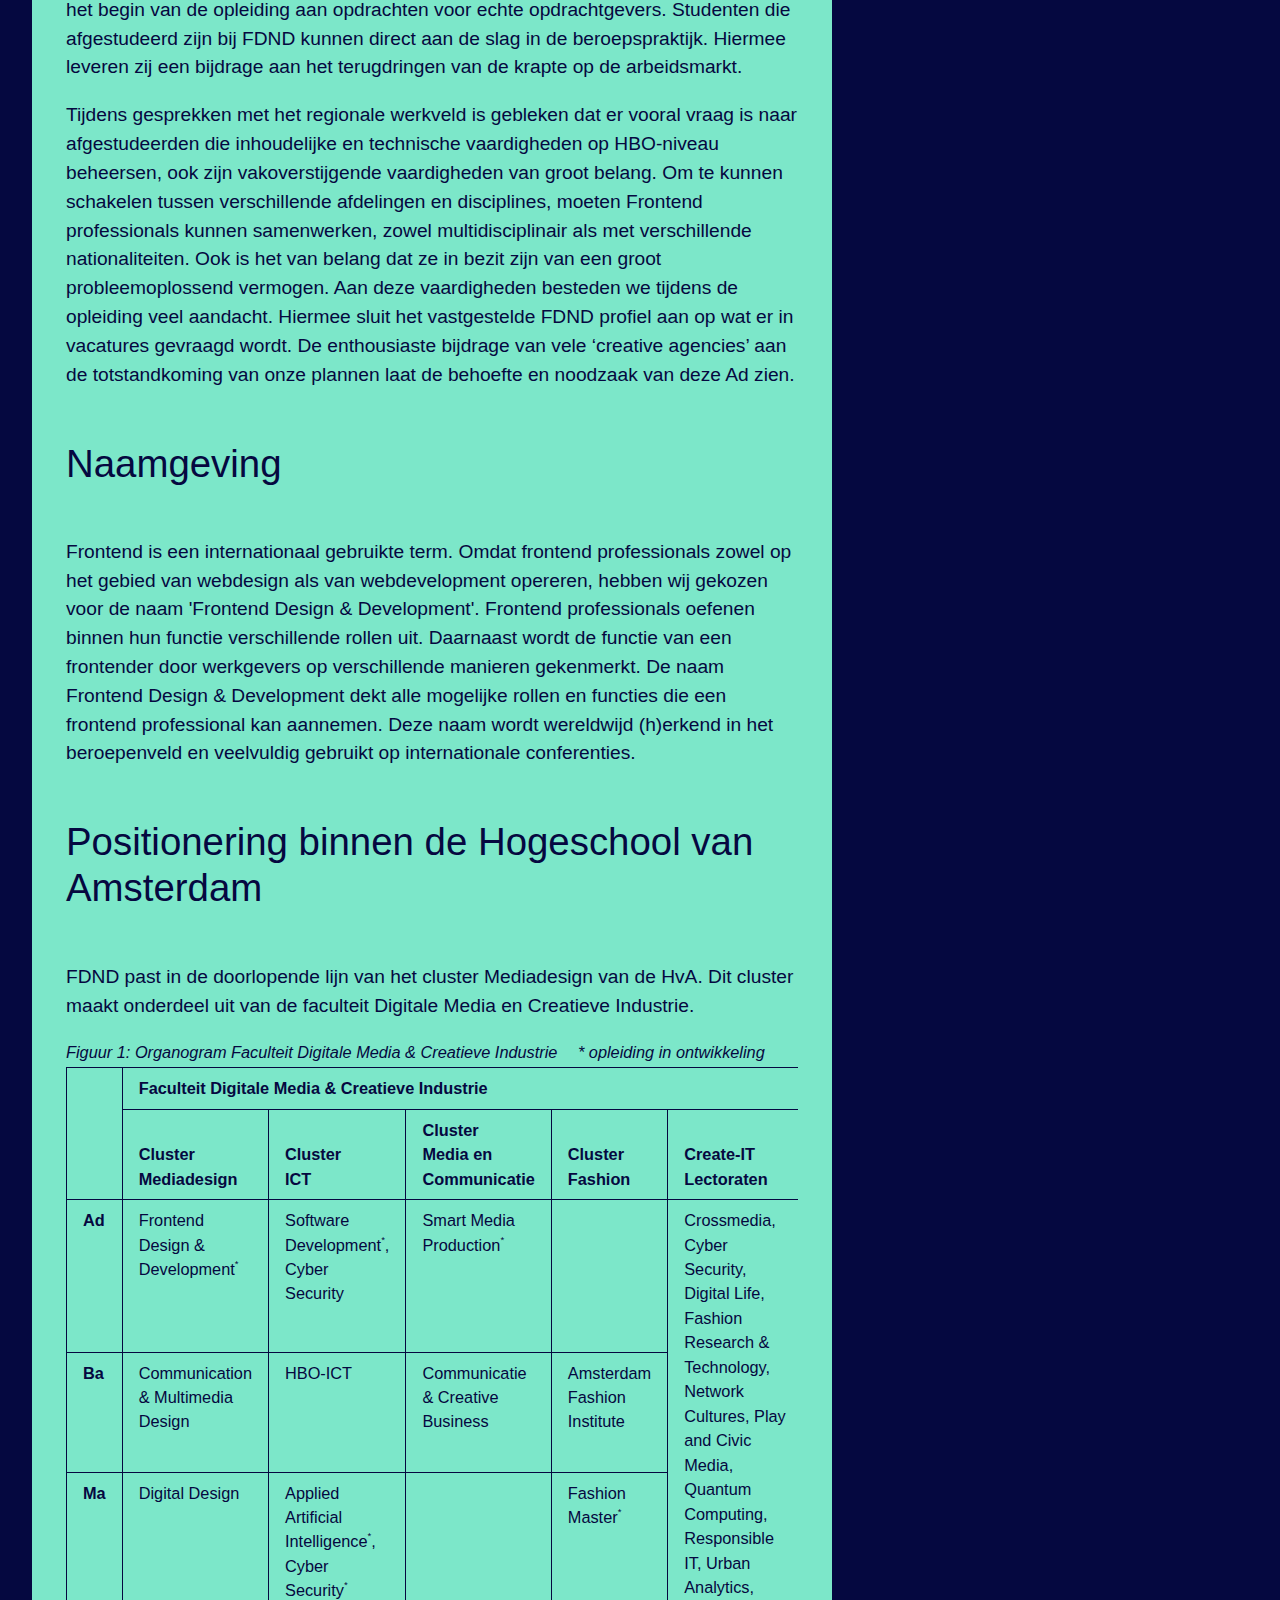
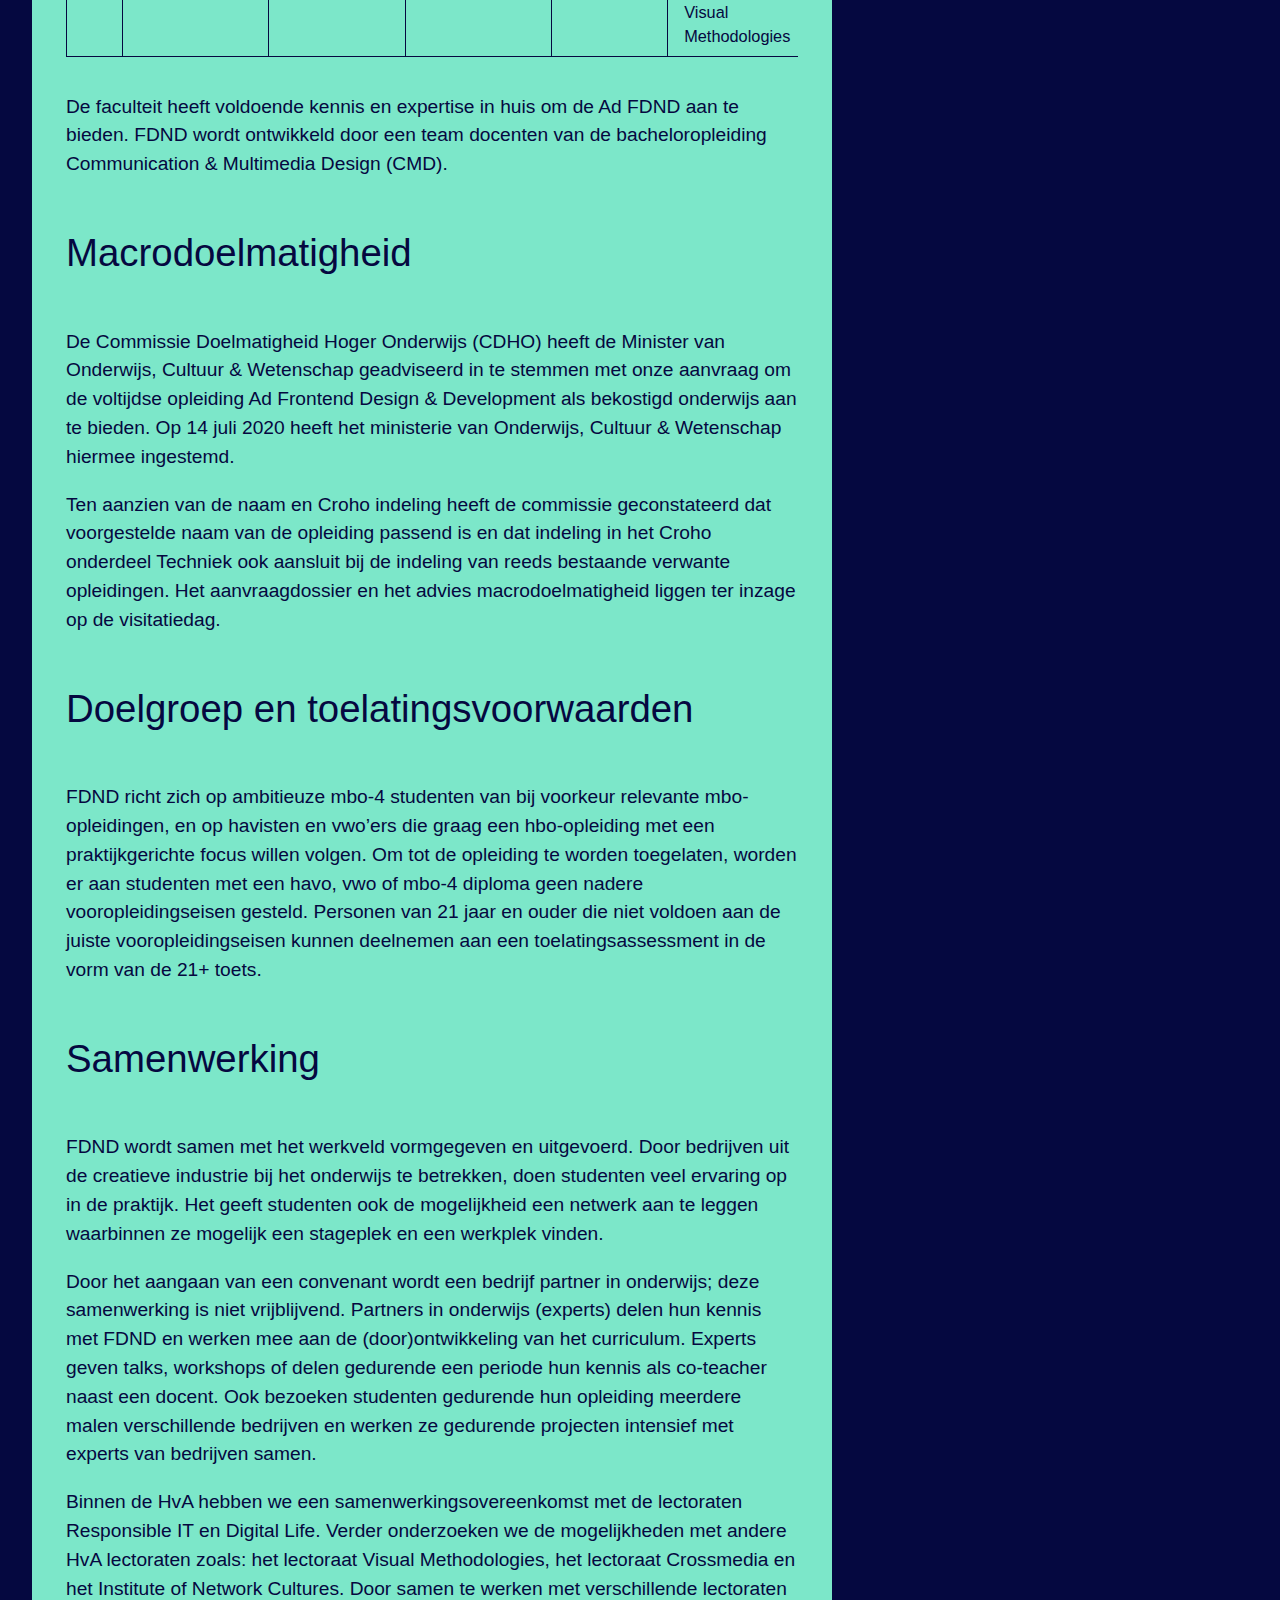
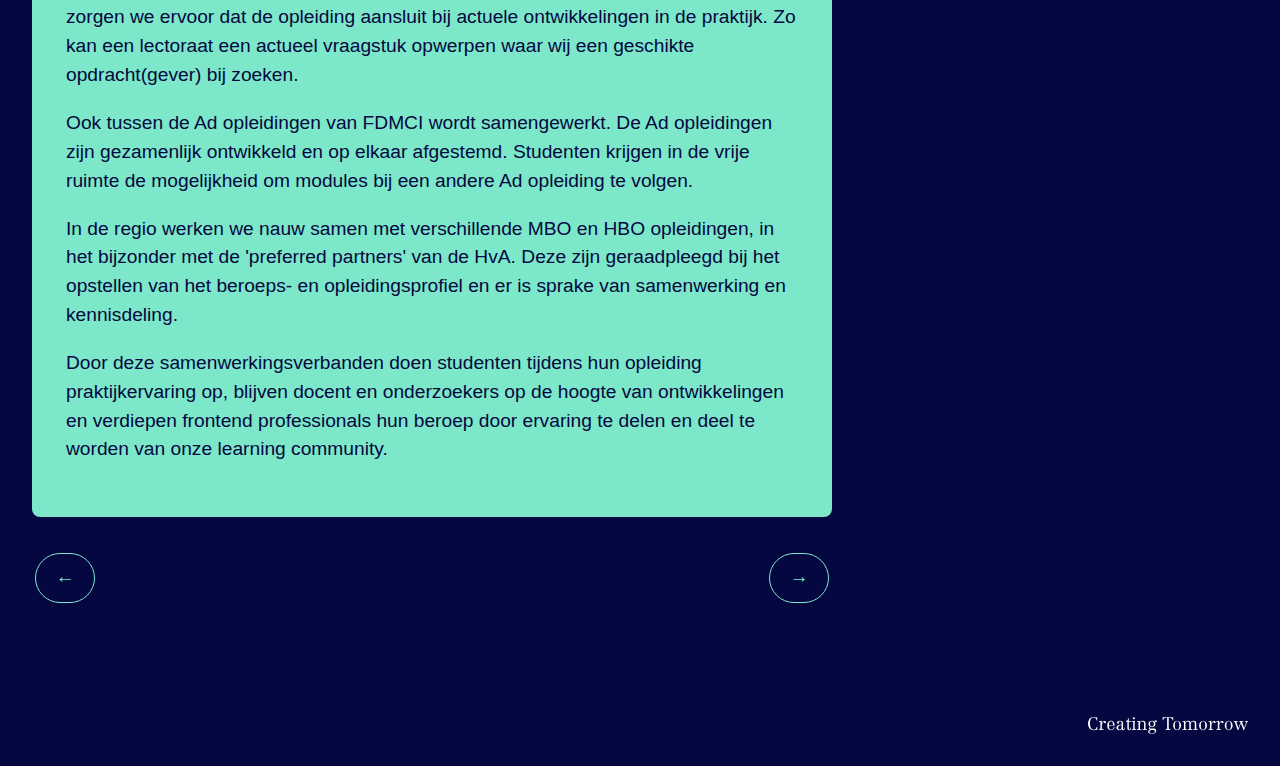
==== commit 0727e5d9: "Removed administrative data.." ====
--- a/inleiding.html
+++ b/inleiding.html
@@ -11,8 +11,6 @@
   <meta property="og:type" content="website">
   <meta property="og:title" content="Ad Frontend Design & Development - Visitatie">
   <meta property="og:description" content="Dé 2 jarige HBO opleiding voor Frontend designers en developers in Amsterdam.">
-  <!-- <link rel="stylesheet" href="https://styleguide.fdnd.nl/public/global.css">
-  <link rel="stylesheet" href="https://styleguide.fdnd.nl/public/header.css"> -->
   <link rel="stylesheet" href="/public/app.css">
 </head>
 <body>
@@ -32,7 +30,6 @@
       <li><a href="toetsing.html">3. Toetsing</a></li>
       <li><a href="kerndocumenten.html">Kerndocumenten</a></li>
       <li><a href="index.html#visitatie">Documenten voor visitatie</a></li>
-      <li><a href="index.html#administratieve-gegevens">Administratieve gegevens</a></li>
     </ul>
     <a href="#">Back to top</a>
   </nav>
--- a/public/app.css
+++ b/public/app.css
@@ -59,6 +59,22 @@
     font-style: italic;
     font-size: 1em;
     padding-left:0
+}
+.video {
+    position: relative;
+    padding-bottom: 56.25%; /* 16:9 */
+    height: 0;
+}
+.video iframe {
+    position: absolute;
+    top: 0;
+    left: 0;
+    width: 100%;
+    height: 100%;
+    border-radius: var(--radius);
+}
+.video p {
+    clear: both;
 }
 main img {
     border-radius: var(--radius);
@@ -300,6 +316,12 @@
     background-repeat: no-repeat;
     color: var(--highlight-primary);
 }
+article#visitatie li a.video {
+    background-image: url(/assets/vid.svg);
+}
+article#visitatie li a.video:hover {
+    background-image: url(/assets/vid_hl.svg);
+}
 
 /* TABLES */
 table {
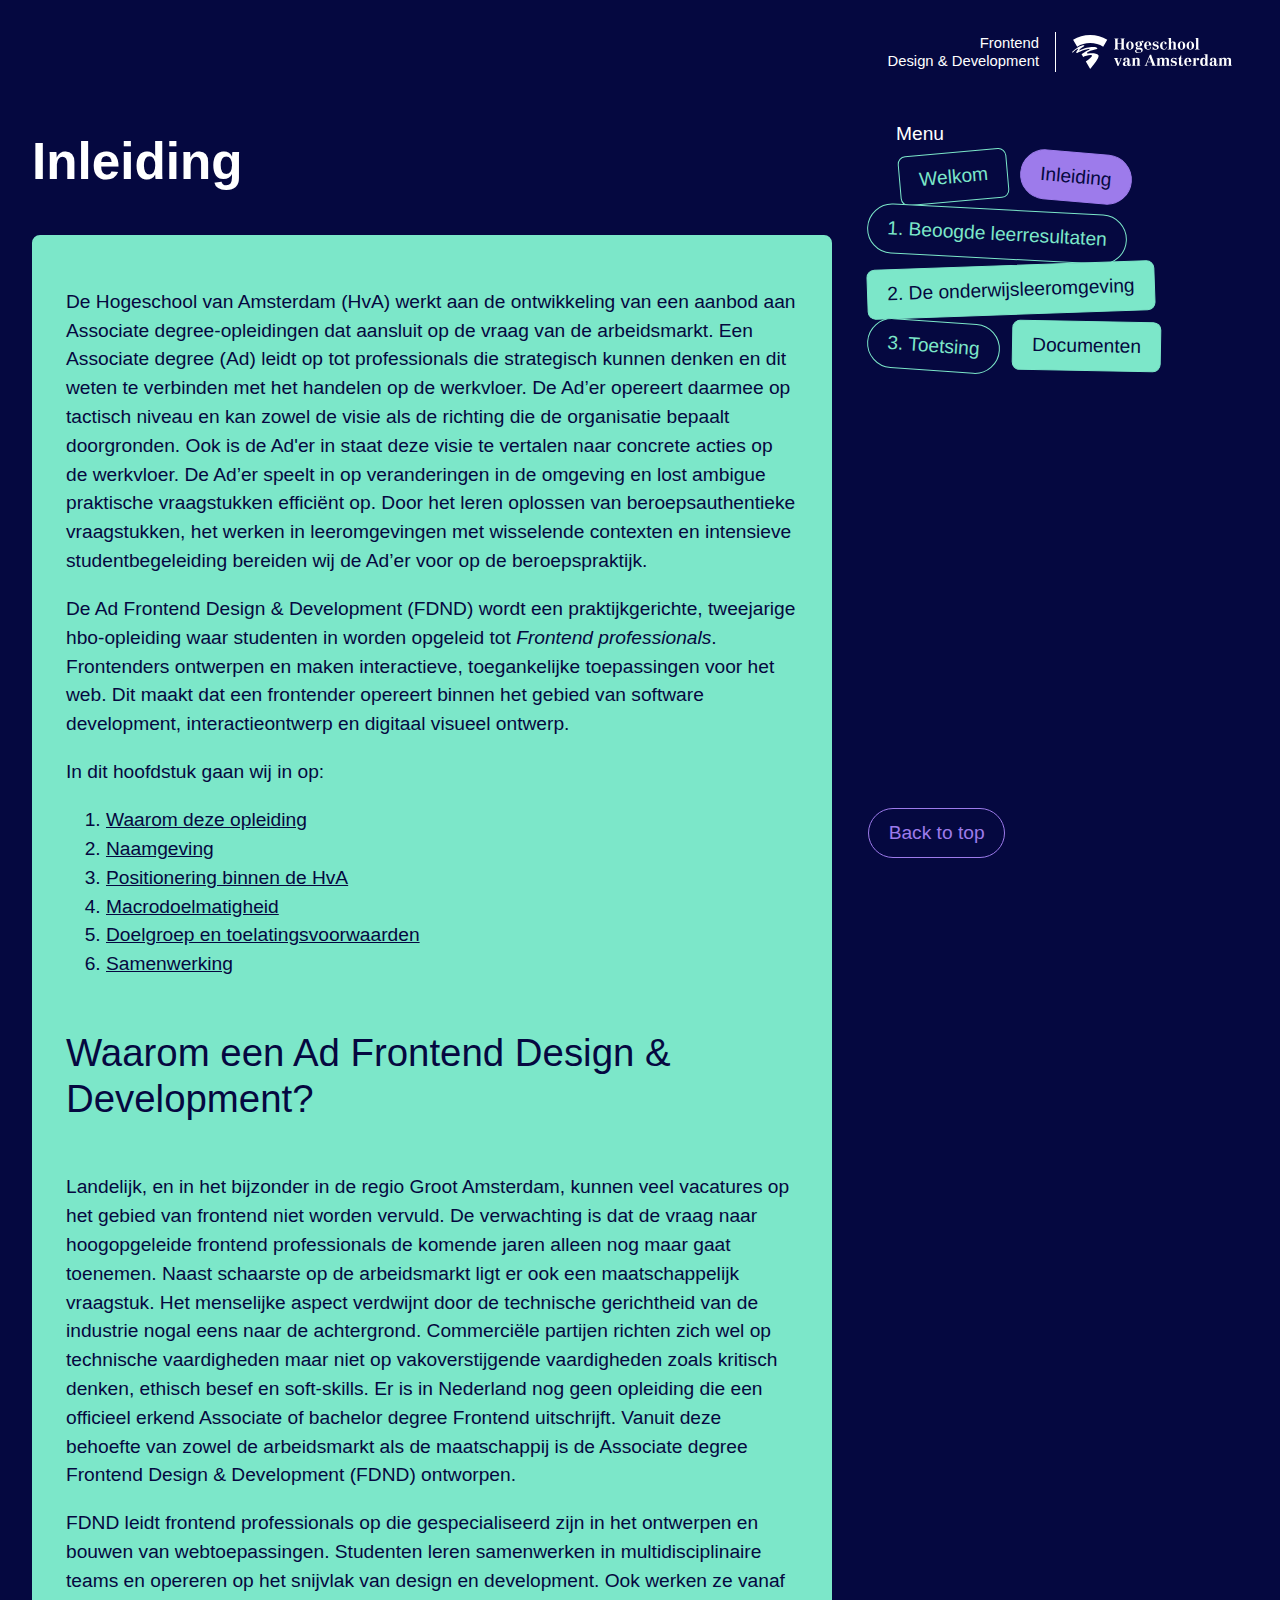
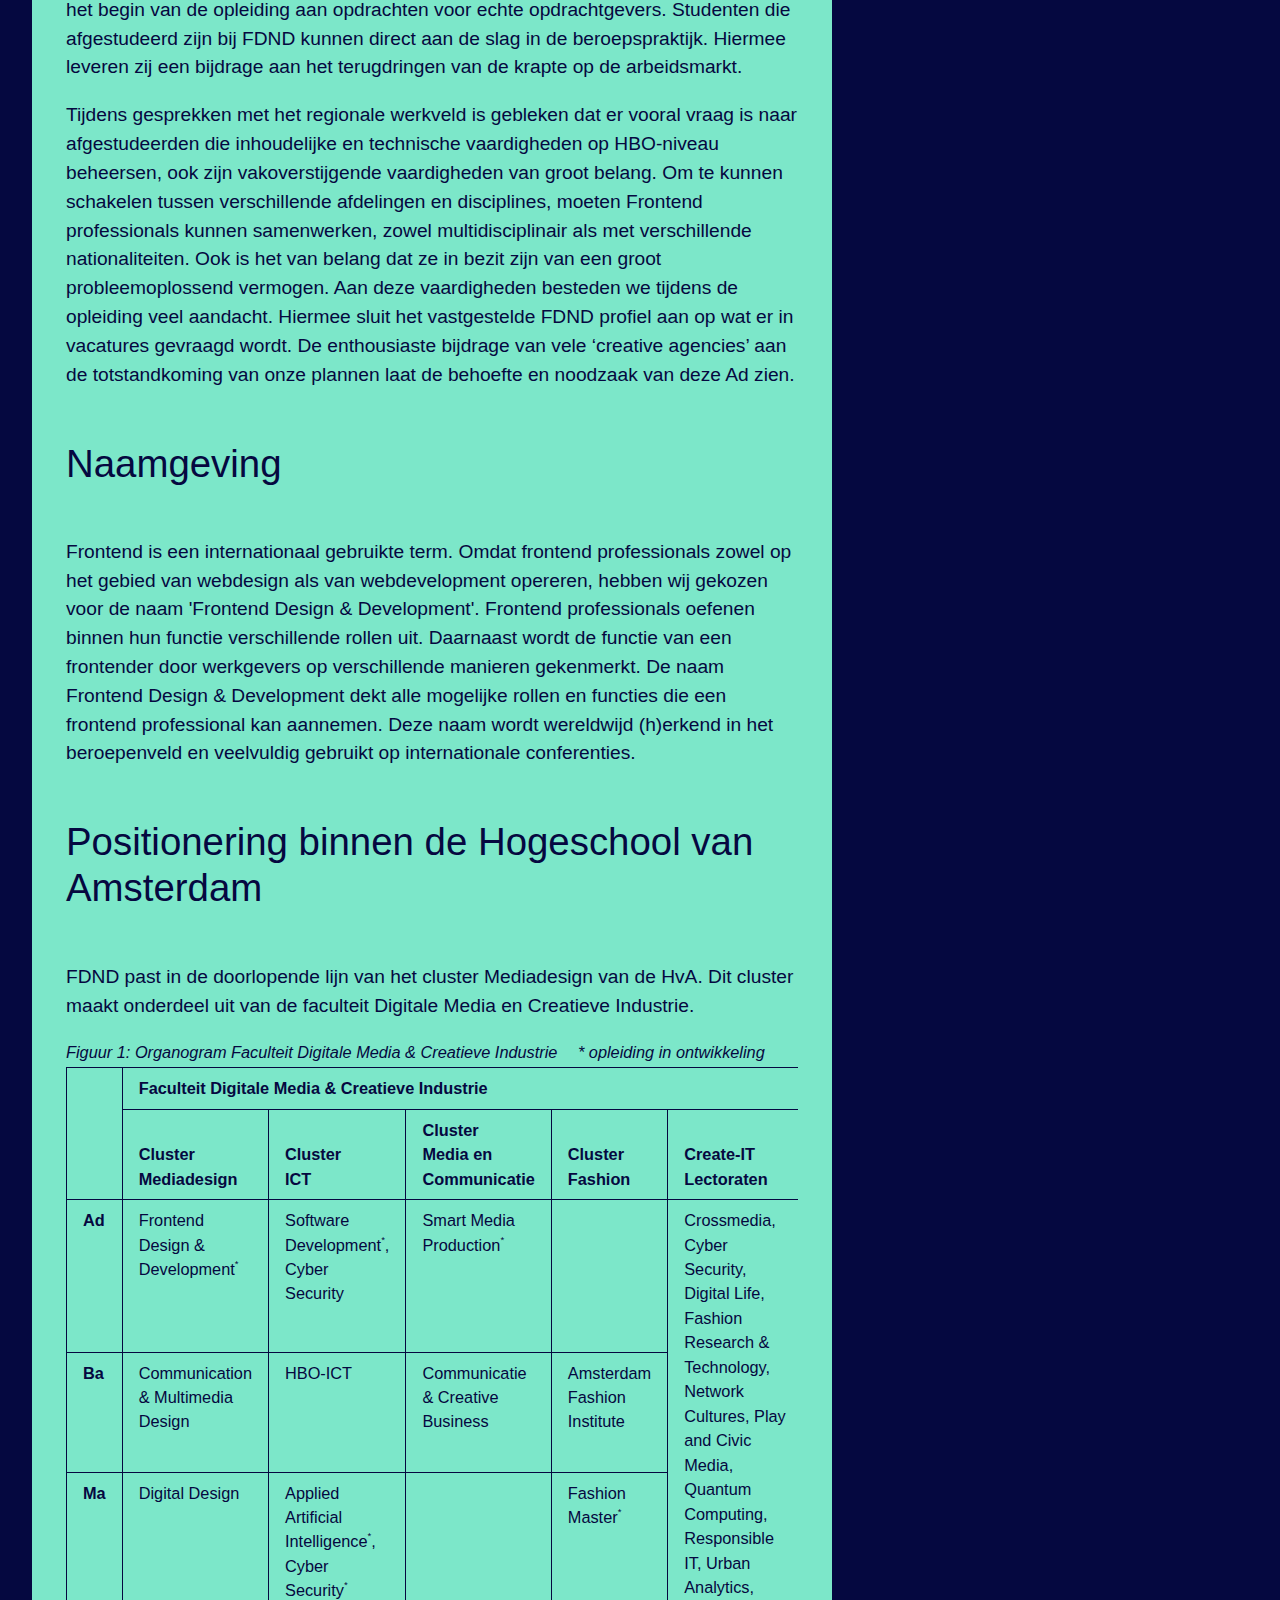
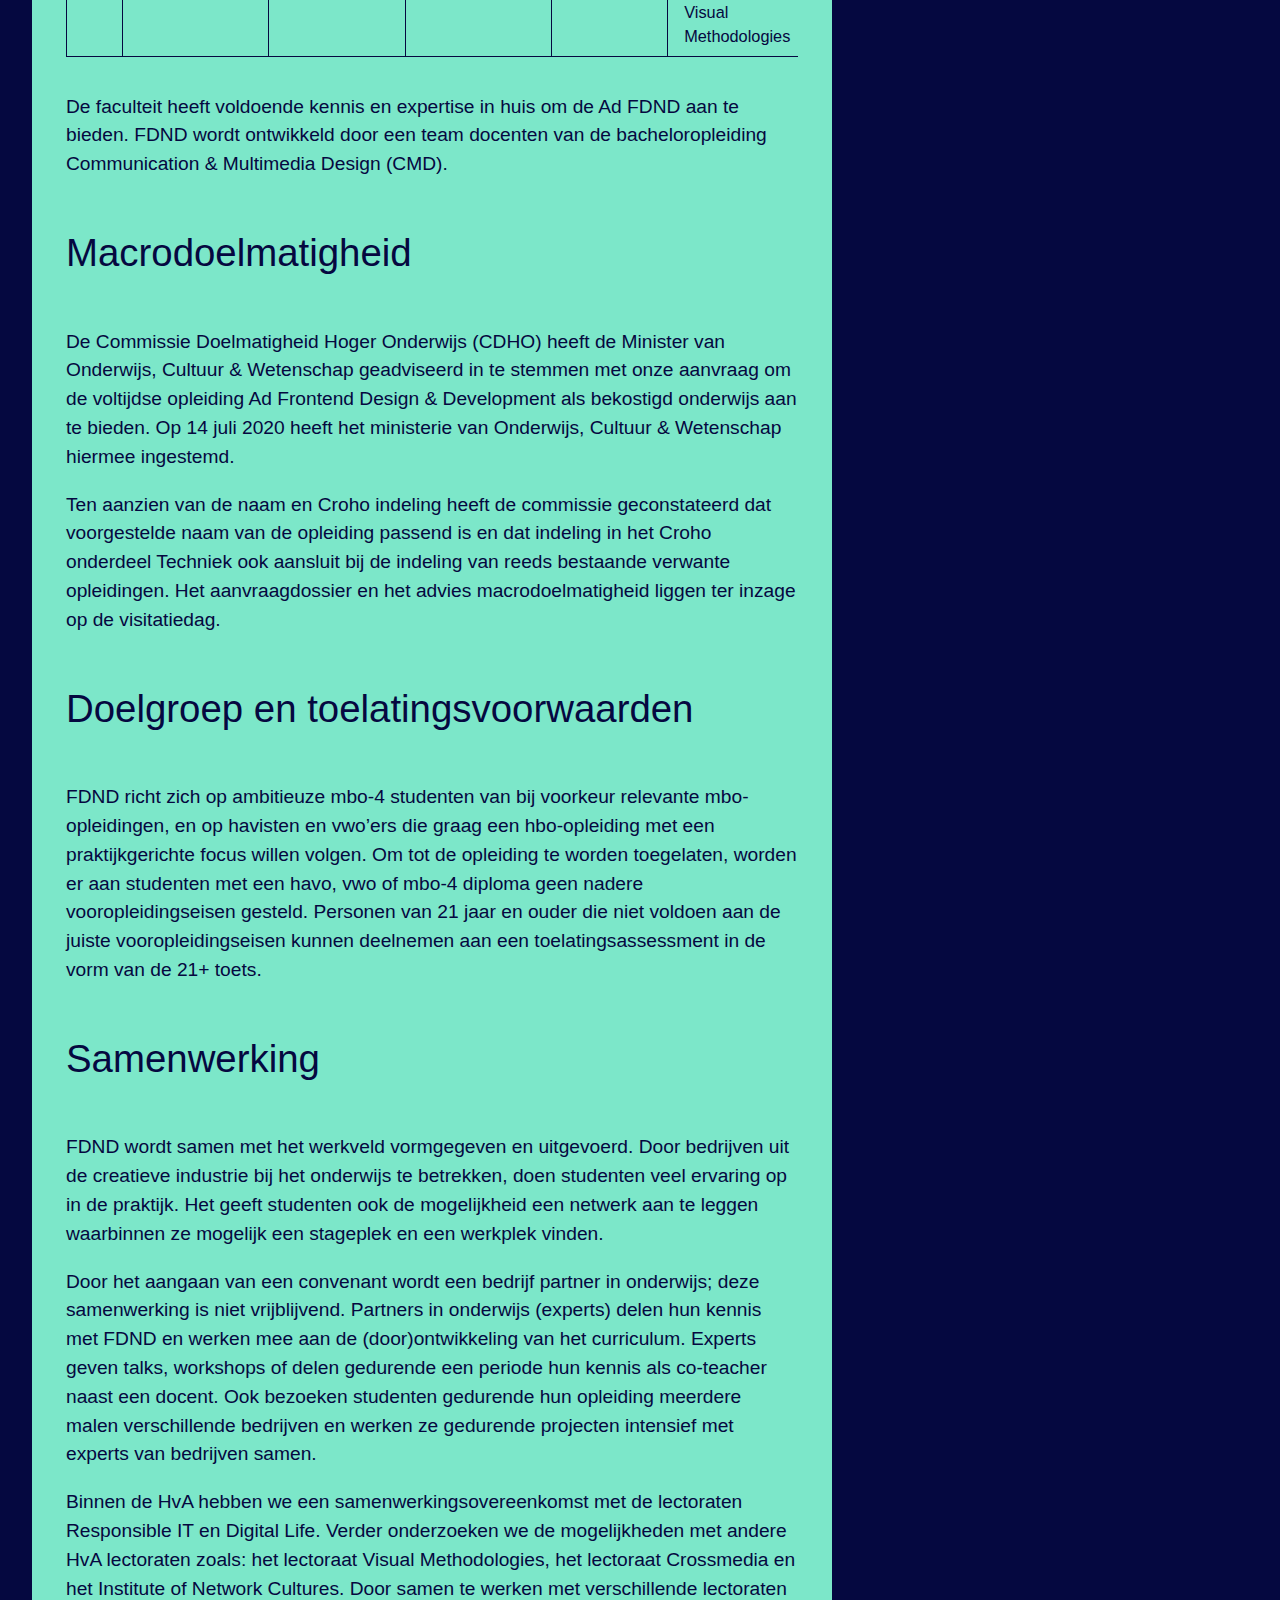
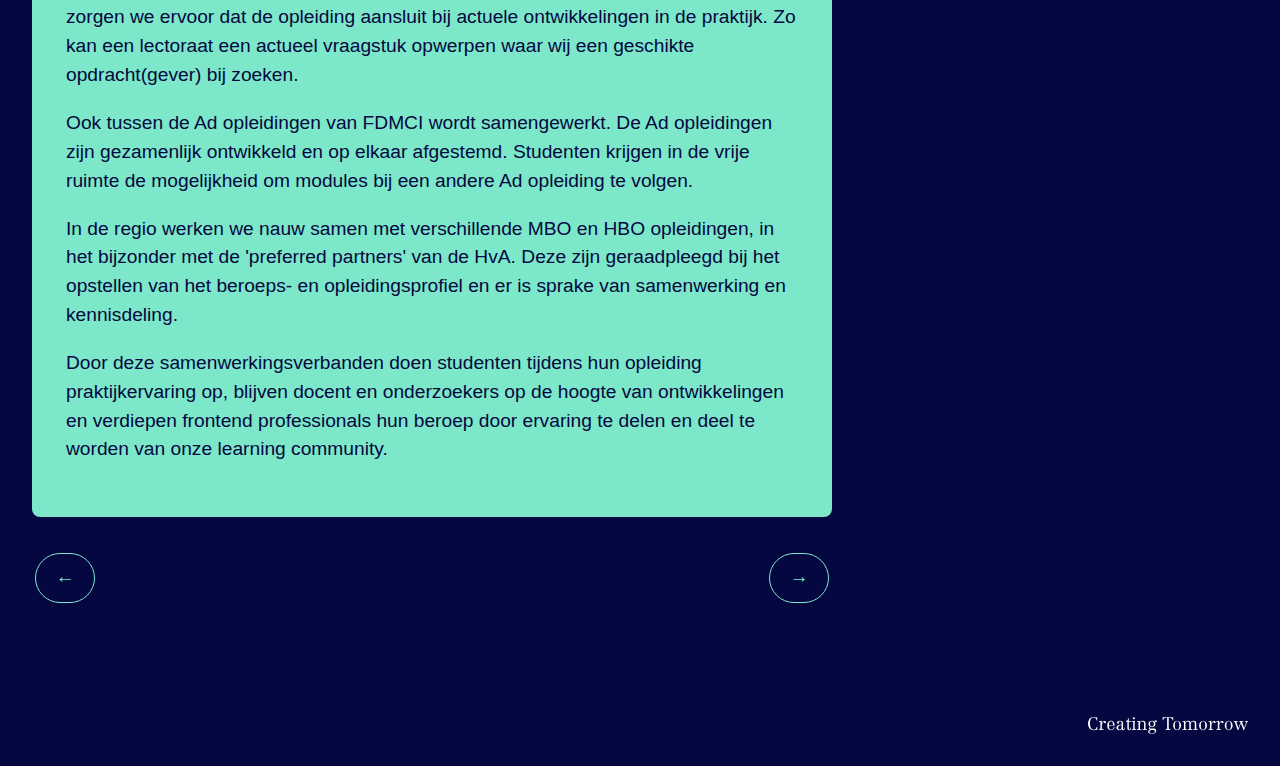
==== commit 3a62923b: "Update inleiding.html" ====
--- a/inleiding.html
+++ b/inleiding.html
@@ -28,8 +28,7 @@
       <li><a href="leerresultaten.html">1. Beoogde leerresultaten</a></li>
       <li><a href="onderwijsleeromgeving.html">2. De onderwijsleeromgeving</a></li>
       <li><a href="toetsing.html">3. Toetsing</a></li>
-      <li><a href="kerndocumenten.html">Kerndocumenten</a></li>
-      <li><a href="index.html#visitatie">Documenten voor visitatie</a></li>
+      <li><a href="documenten.html">Documenten</a></li>
     </ul>
     <a href="#">Back to top</a>
   </nav>
@@ -132,4 +131,4 @@
   </footer>
 
 </body>
-</html>+</html>
--- a/public/app.css
+++ b/public/app.css
@@ -60,21 +60,18 @@
     font-size: 1em;
     padding-left:0
 }
-.video {
+.video-container {
     position: relative;
     padding-bottom: 56.25%; /* 16:9 */
     height: 0;
 }
-.video iframe {
+.video-container iframe {
     position: absolute;
     top: 0;
     left: 0;
     width: 100%;
     height: 100%;
     border-radius: var(--radius);
-}
-.video p {
-    clear: both;
 }
 main img {
     border-radius: var(--radius);
@@ -272,7 +269,7 @@
     border-radius: var(--radius);
 }
 article h2 {
-    color:var(--highlight-primary);
+    color:var(--primary);
     font-size: 3.2rem;
     line-height: 1.2;
 }
